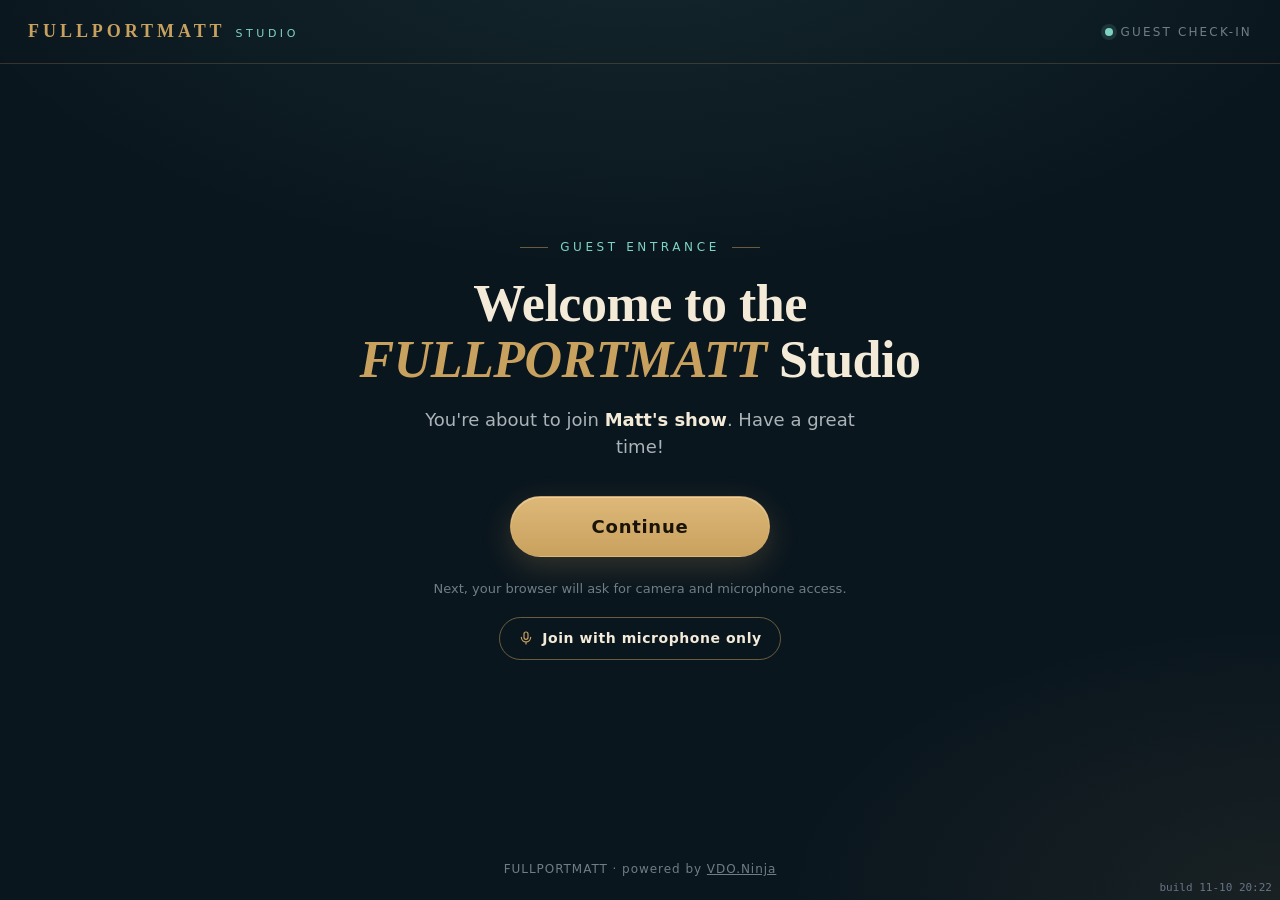
==== index.html @ d33daee6 "Top band back to classic 70px (lockup overflows onto video like the old baked logo); stage band = 85" ====
<html lang='en'>
	<head>
		<meta name="fpm-build" content="11-10 20:22" />
		<script type="text/javascript">
			//  MS Internet Explorer must not be given a chance to fail before I can give the user an error message.
			try {
				var msie = window.navigator.userAgent.indexOf("MSIE ");
				if (msie>0 || !!navigator.userAgent.match(/Trident.*rv\:11\./)){ // If MSIE or IE 11
					alert("Internet Explorer is not supported.\n\nPlease consider using Microsoft Edge or Google Chrome instead\n\nYou will be forwarded to the download page for MS Edge now.");
					console.error("INTERNET EXPLORER IS EVIL");
					document.write("Internet Explorer is not supported");
					window.location = "https://www.microsoft.com/edge";
				}
			} catch(e){
				console.error(e);
			}
		
		</script>
		<script>
			// FULLPORTMATT: one invite link for every guest (NOTES.md section J).
			// The truly param-less studio root (https://matt-leftcurve.github.io/studio/) is the guest entry:
			// it opens the branded join flow for the show room, which generates a unique stream ID per join.
			// Legacy "?g=1" / "?g=2" links (with or without messenger tracking params) land on the same flow.
			// ANY other app parameter (director, push, view, scene, room, invite, preset, ...) in the query or
			// the #fragment falls through to the stock app untouched. "?home" shows the stock homepage.
			(function () {
				try {
					var path = window.location.pathname;
					var last = path.substring(path.lastIndexOf("/") + 1);
					if (last !== "" && last !== "index.html") {
						return; // path-style room names (/studio/<room>) and other pages are not the guest root
					}
					var IGNORABLE = /^(fbclid|gclid|dclid|msclkid|igshid|mc_cid|mc_eid|utm_[a-z_]+)$/i;
					// Every parameter the stock app understands (generated from main.js urlParams.has/get calls).
					var APP_PARAMS = {"1080p":1,"11":1,"43":1,"4k":1,"916":1,"V":1,"ab":1,"ac":1,"accelerometer":1,"activehighlight":1,"activespeaker":1,"activespeakerdelay":1,"activespeakerfeatured":1,"ad":1,"addstun":1,"adevice":1,"ado":1,"aec":1,"ag":1,"agc":1,"aj":1,"al":1,"alignright":1,"aligntop":1,"allowchunk":1,"allowchunked":1,"allowedscenes":1,"allowscreenaudio":1,"allowscreenvideo":1,"alpha":1,"altlabel":1,"am":1,"androidfix":1,"animate":1,"animated":1,"anonmask":1,"anonymousmask":1,"ap":1,"api":1,"apiserver":1,"app":1,"appbg":1,"approvalpopup":1,"approve":1,"approvepopup":1,"ar":1,"as":1,"aspectratio":1,"audience":1,"audio":1,"audiobitrate":1,"audiobuffer":1,"audiocodec":1,"audiocontent":1,"audiocontenthint":1,"audiocontenttype":1,"audiodelay":1,"audiodevice":1,"audiogain":1,"audiohint":1,"audiolatency":1,"audiooutput":1,"auth":1,"authtoken":1,"autoadd":1,"autochannel":1,"autochannelmode":1,"autochannels":1,"autoend":1,"autofacecrop":1,"autogain":1,"autohide":1,"autojoin":1,"automute":1,"autorecord":1,"autorecordlocal":1,"autorecordremote":1,"autoreload":1,"autoreload24":1,"autostart":1,"autowhep":1,"avatar":1,"avatarimg":1,"avatarimg2":1,"avatarimg3":1,"b64css":1,"b64js":1,"background":1,"backgroundblur":1,"base64css":1,"base64js":1,"batterymeter":1,"bc":1,"bct":1,"beep":1,"beepvolume":1,"bgblur":1,"bgimage":1,"bgimage2":1,"bgimage3":1,"bgimg":1,"bgimg2":1,"bgimg3":1,"bigbutton":1,"bitcut":1,"bitrate":1,"bitratecutoff":1,"blackout":1,"blackoutmode":1,"blind":1,"blindall":1,"blur":1,"bo":1,"bom":1,"border":1,"bordercolor":1,"brightness":1,"broadcast":1,"broadcasttransfer":1,"buffer":1,"buffer2":1,"buffer3":1,"bufferaudio":1,"bundle":1,"bypass":1,"bypasssignaling":1,"callin":1,"captions":1,"cb":1,"cbr":1,"cc":1,"cccolor":1,"cccolored":1,"cccoloured":1,"cdv":1,"cft":1,"cftoken":1,"channelcount":1,"channeloffset":1,"channels":1,"chat":1,"chatbutton":1,"check":1,"chroma":1,"chromakey":1,"chromakeybg":1,"chunk":1,"chunkadapt":1,"chunkcast":1,"chunkcodec":1,"chunkcodecs":1,"chunked":1,"chunkedbuffer":1,"chunkprofile":1,"chunkvideocodec":1,"claim":1,"clean":1,"cleandirector":1,"cleanish":1,"cleanoutput":1,"cleanviewer":1,"clear":1,"clearstorage":1,"clock":1,"clock24":1,"closedcaptions":1,"codec":1,"codecs":1,"codirector":1,"color":1,"colorcc":1,"coloredcc":1,"comp":1,"compress":1,"compressed":1,"compressor":1,"compresssdp":1,"connectionprofile":1,"consent":1,"content":1,"contenthint":1,"contenttype":1,"contrast":1,"controlbarspace":1,"controlobs":1,"controlroombitrate":1,"controls":1,"cover":1,"crb":1,"crc":1,"crop":1,"css":1,"cssb64":1,"cssbase64":1,"cursor":1,"custombeep":1,"customjoin":1,"customleave":1,"cutscene":1,"cv":1,"d":1,"darkmode":1,"darktheme":1,"datamode":1,"dataonly":1,"dc":1,"deaf":1,"deafen":1,"debug":1,"defaultlabel":1,"degrade":1,"delay":1,"denoise":1,"device":1,"digitalzoom":1,"dir":1,"director":1,"directorchat":1,"directoronly":1,"directorpassword":1,"directorsonly":1,"directorview":1,"dirpass":1,"disablehotkeys":1,"disableobs":1,"disabletally":1,"discordwebhook":1,"discordwebhook2":1,"displaysurface":1,"distort":1,"dn":1,"do":1,"dogears":1,"dogface":1,"dp":1,"dpi":1,"dpp":1,"dpr":1,"drawing":1,"drawingrelay":1,"dropbox":1,"dropdown":1,"dtx":1,"dv":1,"dwh":1,"dwh2":1,"e2ee":1,"easyexit":1,"ec":1,"echocancellation":1,"ee":1,"effect":1,"effects":1,"effectvalue":1,"endpage":1,"endpagetimer":1,"enhance":1,"entrymsg":1,"eq":1,"equalizer":1,"ev":1,"ex":1,"exaudio":1,"exclude":1,"excludeaudio":1,"exclusivelayoutaudio":1,"experimental":1,"exposure":1,"externalsensors":1,"facecrop":1,"facemesh":1,"facetracker":1,"facetracking":1,"facing":1,"fadein":1,"fadeout":1,"fakefeeds":1,"fakeguests":1,"fakeuser":1,"fakeusers":1,"fb":1,"fec":1,"fecaudio":1,"feedbackbutton":1,"fileshare":1,"filtersensor":1,"filtersensors":1,"fit":1,"fixedchunkbuffer":1,"fki":1,"fl":1,"flagship":1,"flip":1,"flipoutput":1,"focus":1,"fontsize":1,"forcecontrols":1,"forcedlandscape":1,"forcedportrait":1,"forceios":1,"forcelandscape":1,"forceportrait":1,"forceviewerlandscape":1,"forceviewerportrait":1,"fp":1,"fps":1,"fr":1,"frameRate":1,"framegrab":1,"framegrabaudio":1,"fs":1,"fsb":1,"fullhd":1,"fullscreen":1,"fullscreenbutton":1,"fulltalk":1,"ga":1,"gain":1,"gate":1,"gating":1,"gdrive":1,"gdriveall":1,"gdriverecordall":1,"getfaces":1,"getloudness":1,"gm":1,"graphs":1,"greenscreen":1,"grid":1,"group":1,"groupaudio":1,"groupmode":1,"groups":1,"groupview":1,"gv":1,"gyro":1,"gyros":1,"h":1,"h264profile":1,"hand":1,"hands":1,"hangupbutton":1,"hangupmessage":1,"hash":1,"hd":1,"hearptsn":1,"height":1,"hh":1,"hidden":1,"hiddenrecord":1,"hiddenscenebitrate":1,"hideaudio":1,"hidecodirector":1,"hidecodirectors":1,"hidecursor":1,"hidedirector":1,"hidedirectors":1,"hideeffectscontrols":1,"hideguest":1,"hideheader":1,"hidehome":1,"hidemenu":1,"hidemouse":1,"hideplaybutton":1,"hidescreenshare":1,"hidesolo":1,"hidess":1,"hidetranslate":1,"hideusermenu":1,"hidevideo":1,"highlightmute":1,"highpass":1,"higpass":1,"hint":1,"history":1,"hm":1,"hmute":1,"holdwithvideo":1,"host":1,"hostwhep":1,"hotkeys":1,"hpb":1,"hs":1,"hub":1,"hum":1,"humb64":1,"ib":1,"icefilter":1,"id":1,"iframe":1,"iframetarget":1,"ignorehighlight":1,"ih":1,"imagelist":1,"images":1,"include":1,"inclusivelayoutaudio":1,"inputchannels":1,"insertablestreams":1,"intro":1,"invitecam":1,"invitecammanaged":1,"ipv4":1,"ipv6":1,"is":1,"isolation":1,"joinscene":1,"joinscenes":1,"js":1,"jsb64":1,"jsbase64":1,"justtalk":1,"keepsw":1,"keyframe":1,"keyframeinterval":1,"keyframerate":1,"l":1,"label":1,"labelsize":1,"labelsuggestion":1,"language":1,"lanonly":1,"largepreview":1,"latency":1,"layout":1,"layouts":1,"lc":1,"leaveorientationflag":1,"lightmode":1,"lighttheme":1,"limiter":1,"limittotalbitrate":1,"ll":1,"ln":1,"locked":1,"locksize":1,"lowbitratescene":1,"lowcut":1,"lowlatency":1,"lowmobilebitrate":1,"ls":1,"ltb":1,"m":1,"maindirectorpassword":1,"maindirpass":1,"manual":1,"margin":1,"maxbandwidth":1,"maxbitrate":1,"maxconnections":1,"maxframerate":1,"maxmobilebitrate":1,"maxptime":1,"maxpublishers":1,"maxslots":1,"maxtotalscenebitrate":1,"maxvb":1,"maxvideobitrate":1,"maxviewers":1,"mc":1,"mcab":1,"mcaudiobitrate":1,"mcb":1,"mcbitrate":1,"mccode":1,"mccodec":1,"mcscale":1,"mcscreensharebitrate":1,"mcscreensharecodec":1,"mcssbitrate":1,"mcsscodec":1,"md":1,"mediamtx":1,"mediamtxbitrate":1,"mediamtxnoscreen":1,"mediamtxscreenonly":1,"mediasettings":1,"menuoffset":1,"meshcast":1,"meshcast1":1,"meshcast2":1,"meshcastab":1,"meshcastaudiobitrate ":1,"meshcastbitrate":1,"meshcastcode":1,"meshcastcodec":1,"meshcastfailed":1,"meshcastnoscreen":1,"meshcastprimaryonly":1,"meshcastscale":1,"meshcastscreenonly":1,"meta":1,"meter":1,"meterstyle":1,"mfh":1,"mfps":1,"mfr":1,"mi":1,"micdelay":1,"miconly":1,"miconlyoption":1,"micpanning":1,"micsamplerate":1,"micsamplesize":1,"midi":1,"midichannel":1,"mididelay":1,"mididevice":1,"midiiframe":1,"midiin":1,"midin":1,"midioffset":1,"midiout":1,"midipull":1,"midipush":1,"midiremote":1,"mini":1,"minidirector":1,"minipreview":1,"minipreviewoffset":1,"minptime":1,"minroombitrate":1,"mirror":1,"mirroroutput":1,"mixminus":1,"mm":1,"mo":1,"mobile":1,"mono":1,"monomic":1,"moo":1,"morescenes":1,"motiondetection":1,"motionrecord":1,"motionswitch":1,"mp":1,"mpan":1,"mpo":1,"mrb":1,"ms":1,"msr":1,"mtsb":1,"mute":1,"muteall":1,"muteallguests":1,"muted":1,"mutefollowhighlight":1,"muteguest":1,"muteguests":1,"mutespeaker":1,"mutestatus":1,"mv":1,"mvb":1,"mypip":1,"na":1,"ng":1,"nhp":1,"nif":1,"nightmode":1,"nmb":1,"nme":1,"noap":1,"noaudio":1,"noaudioprocessing":1,"noaudiowhipin":1,"noautoclaim":1,"nocaptionlabel":1,"nocaptionlabels":1,"nocclabel":1,"nocclabels":1,"nochunk":1,"nochunkaudio":1,"nochunked":1,"nochunkedaudio":1,"nochunkediframestats":1,"noclaim":1,"nocontrolbar":1,"nocontrolbarspace":1,"nocontrols":1,"nocursor":1,"nodirectoraudio":1,"nodirectorvideo":1,"nodownloads":1,"nodrawingrelay":1,"nofec":1,"nofiles":1,"nofileshare":1,"nofsb":1,"nofullscreenbutton":1,"nohangupbutton":1,"noheader":1,"noheadphones":1,"nohiddensceneoptimization":1,"nohistory":1,"nohub":1,"noiframe":1,"noiframes":1,"noisegate":1,"noisegatesettings":1,"nomeshcast":1,"nomicbutton":1,"nomirror":1,"nomobilebitratecap":1,"nomouse":1,"nomouseevents":1,"nonack":1,"nonacks":1,"nonclaiming":1,"noobsrecord":1,"noobssourceactive":1,"noobsstream":1,"noobsvirtual":1,"noobsvisibility":1,"nopass":1,"nopassword":1,"nopli":1,"nopreview":1,"nopush":1,"nopw":1,"noremb":1,"noscale":1,"noscaling":1,"noscreen":1,"noscreens":1,"noscreenshare":1,"noscreenshares":1,"noscreenwhep":1,"noseed":1,"nosettings":1,"noshareddrawing":1,"nosignal":1,"nosignalpattern":1,"nospeakerbutton":1,"nostats":1,"notally":1,"notify":1,"notios":1,"notipqr":1,"notmobile":1,"nousermenu":1,"novice":1,"novideo":1,"novideobutton":1,"novideowhipin":1,"nowebsite":1,"nowhep":1,"np":1,"ns":1,"nsb":1,"nv":1,"nvb":1,"oab":1,"obs":1,"obscontrols":1,"obsfix":1,"obsoff":1,"obsr":1,"obsremote":1,"od":1,"oo":1,"openscene":1,"openscenes":1,"optimize":1,"order":1,"orderby":1,"osc":1,"outboundaudiobitrate":1,"outboundbitrate":1,"outboundsamplerate":1,"outboundvideobitrate":1,"outputdevice":1,"ovb":1,"overlaycontrols":1,"overlayfx":1,"overlayimage":1,"overlayimg":1,"p":1,"p0":1,"pagezoom":1,"pan":1,"panning":1,"pass":1,"password":1,"pauseinvisible":1,"pausepreview":1,"pc":1,"pcm":1,"pendingicettl":1,"permaid":1,"pfecaudio":1,"pie":1,"pip":1,"pip2":1,"pip3":1,"pipall":1,"pipme":1,"planb":1,"playbacktimer":1,"playchannel":1,"poke":1,"portrait":1,"postapi":1,"poster":1,"postimage":1,"postinterval":1,"posturl":1,"powerpoint":1,"ppt":1,"pptcontrols":1,"predaudio":1,"preferaudiocodec":1,"preferchannel":1,"prefercurrenttab":1,"preferipv4":1,"prefervideocodec":1,"preloadbitrate":1,"preview":1,"previewmode":1,"privacy":1,"private":1,"proaudio":1,"prompt":1,"proxy":1,"pseudoguest":1,"pseudoscene":1,"ptime":1,"ptt":1,"ptz":1,"ptzcontrol":1,"ptzcontrols":1,"ptzslider":1,"publish":1,"pull":1,"push":1,"pusheffectsdata":1,"pushfaces":1,"pushloudness":1,"pushwhip":1,"pushwhiptoken":1,"pvred":1,"pw":1,"q":1,"qt":1,"quality":1,"queue":1,"queue2":1,"queue3":1,"queue4":1,"queuetransfer":1,"r":1,"r2d2":1,"rampuptime":1,"random":1,"randomize":1,"rbr":1,"rc":1,"rcap":1,"receivetips":1,"record":1,"recordcodec":1,"recordfolder":1,"recordmotion":1,"recordwindow":1,"redaudio":1,"relay":1,"rem":1,"remote":1,"remotemidi":1,"remoteobs":1,"requireapproval":1,"requireauth":1,"requireencryption":1,"reservedslots":1,"reserveslots":1,"resources":1,"retransmit":1,"retry":1,"retrytimeout":1,"rightalign":1,"rk":1,"rob":1,"rolb":1,"room":1,"roombitrate":1,"roomcap":1,"roomid":1,"roomkey":1,"roomonlybitrate":1,"roomonlylowbitrate":1,"rooms":1,"roomtier1bitrate":1,"roomtier2bitrate":1,"roomvideobitrate":1,"rotate":1,"rotatepage":1,"rotatewindow":1,"round":1,"rounded":1,"rows":1,"rt1b":1,"rt2b":1,"rtpprofile":1,"ruler":1,"rw":1,"s":1,"safemode":1,"salt":1,"samplerate":1,"sas":1,"sasdelay":1,"saturation":1,"scalabilitymode":1,"scale":1,"scene":1,"scenelinkbitrate":1,"scenelinkcodec":1,"scenemutebutton":1,"scenerestore":1,"scenetype":1,"scenewss2":1,"scn":1,"screen":1,"screenaudio":1,"screenp2p":1,"screenshare":1,"screenshare2":1,"screenshareaec":1,"screenshareaspectratio":1,"screenshareautogain":1,"screensharebitrate":1,"screensharebutton":1,"screensharecontenthint":1,"screensharecontenttype":1,"screensharecursor":1,"screensharedenoise":1,"screensharefps":1,"screensharehide":1,"screenshareid":1,"screensharelabel":1,"screensharequality":1,"screensharestereo":1,"screensharestyle":1,"screensharetype":1,"screensharevideoonly":1,"screenwhep":1,"screenwheponly":1,"sd":1,"secure":1,"selfbrowsersurface":1,"sendframes":1,"sendingbuffer":1,"sensor":1,"sensorfilter":1,"sensors":1,"sensorsbridge":1,"sensorsfilter":1,"sensorsorigin":1,"sessionlog":1,"sessionlogtranscript":1,"sessionmarkers":1,"shareddrawing":1,"sharpen":1,"sharper":1,"sharperscreen":1,"sharpness":1,"showall":1,"showconnections":1,"showdirector":1,"showheader":1,"showlabel":1,"showlabels":1,"showlist":1,"showmeta":1,"showmuted":1,"showmutestate":1,"showonly":1,"showpreview":1,"showslider":1,"showtimecode":1,"showtips":1,"showunmuted":1,"showunmutestate":1,"signalmeter":1,"silence":1,"sink":1,"sizelabel":1,"sl":1,"slider":1,"slides":1,"slideshow":1,"slog":1,"slogt":1,"slogtranscript":1,"slot":1,"slotmode":1,"slotreserve":1,"slots":1,"slotslist":1,"slotsmode":1,"sm":1,"smallscreen":1,"smallshare":1,"socialstream":1,"solo":1,"speakermute":1,"speakermuted":1,"speakerview":1,"speakerviewdelay":1,"speedtest":1,"splitrecording":1,"square":1,"sr":1,"ss":1,"ss2":1,"ssaec":1,"ssag":1,"ssagc":1,"ssar":1,"ssb":1,"ssbitrate":1,"sscontent":1,"sscontenthint":1,"ssdn":1,"ssec":1,"ssfps":1,"sshide":1,"sshint":1,"ssid":1,"sslabel":1,"ssp":1,"sspause":1,"sspaused":1,"ssproaudio":1,"ssq":1,"sss":1,"ssstyle":1,"sstype":1,"ssvideoonly":1,"ssvo":1,"st":1,"stats":1,"statsinterval":1,"stereo":1,"sticky":1,"streamid":1,"streamlabs":1,"streamtakeover":1,"structure":1,"stun":1,"stunonly":1,"style":1,"supporttips":1,"suppresslocalaudio":1,"surfaceswitching":1,"svc":1,"sync":1,"syntheticmedia":1,"systemaudio":1,"tally":1,"tallyoff":1,"tb":1,"tc":1,"tcp":1,"temp":1,"testaudio":1,"testfps":1,"testheight":1,"testmedia":1,"testtone":1,"testvideo":1,"testwidth":1,"thirds":1,"timecode":1,"timer":1,"tip":1,"tipamounts":1,"tipcurrency":1,"tipid":1,"tipping":1,"tipqrsize":1,"tips":1,"tipserver":1,"tipsid":1,"to":1,"token":1,"tone":1,"totalbitrate":1,"totalroombitrate":1,"totalroomvideobitrate":1,"totalscenebitrate":1,"trans":1,"transcribe":1,"transcript":1,"translate":1,"translateaudio":1,"translatelang":1,"translationbroker":1,"translationlanguage":1,"translationprovider":1,"transparency":1,"transparent":1,"transparentbackground":1,"transparentbg":1,"trb":1,"tsb":1,"turn":1,"type":1,"tz":1,"ubgimg":1,"ultralow":1,"universaltoken":1,"unmutestatus":1,"unsafe":1,"uosc":1,"updateonslotschange":1,"usedtx":1,"userbackgroundimage":1,"userbgimage":1,"userforegroundimage":1,"v":1,"validate":1,"vb":1,"vbg":1,"vbr":1,"vc":1,"vchroma":1,"vchromahide":1,"vchromahidesource":1,"vchromasmooth":1,"vchromasmoothing":1,"vchromathresh":1,"vchromathreshold":1,"vd":1,"vdevice":1,"vdo":1,"vertical":1,"vh":1,"vi":1,"videobitrate":1,"videocodec":1,"videocontrols":1,"videodevice":1,"videomute":1,"videomuted":1,"videoonly":1,"view":1,"viewchroma":1,"viewchromahide":1,"viewchromahidesource":1,"viewchromasmooth":1,"viewchromasmoothing":1,"viewchromathresh":1,"viewchromathreshold":1,"viewchunk":1,"viewchunked":1,"viewgroup":1,"viewheight":1,"viewmode":1,"viewonly":1,"viewslot":1,"viewwidth":1,"virtualbackground":1,"vm":1,"voiceisolation":1,"vol":1,"volume":1,"volumecontrol":1,"volumecontrols":1,"vred":1,"vw":1,"w":1,"waitice":1,"waitimage":1,"waitmessage":1,"waitpage":1,"waittimeout":1,"wb":1,"wc":1,"wc2":1,"webcam":1,"webcam2":1,"webcodecscodec":1,"webp":1,"webpq":1,"webpquality":1,"website":1,"webxrbridge":1,"welcome":1,"welcomeb64":1,"welcomehtml":1,"welcomeimage":1,"welcomeimg":1,"whep":1,"whepicewait":1,"whepout":1,"whepplay":1,"whepplaytoken":1,"whepshare":1,"whepsharetoken":1,"whepsrc":1,"whepsrctoken":1,"wheptoken":1,"whepwait":1,"whip":1,"whipbitrate":1,"whipicewait":1,"whipme":1,"whipnoscreen":1,"whipout":1,"whipoutaudiobitrate":1,"whipoutaudiocodec":1,"whipoutcodec":1,"whipoutkeyframe":1,"whipoutkeyframenewviewer":1,"whipoutscale":1,"whipoutscreensharebitrate":1,"whipoutscreensharecodec":1,"whipouttoken":1,"whipoutvideobitrate":1,"whipoutvideocodec":1,"whipprimaryonly":1,"whippush":1,"whippushtoken":1,"whipscreenonly":1,"whipview":1,"whipwait":1,"whitebalance":1,"whitemode":1,"whitetheme":1,"widget":1,"widgetleft":1,"widgetwidth":1,"width":1,"woab":1,"woac":1,"woc":1,"woscale":1,"wossbitrate":1,"wosscodec":1,"wovb":1,"wovc":1,"wq":1,"wss":1,"wss2":1,"youtube":1,"zb":1,"zoom":1,"zoomedbitrate":1,"zoomslider":1};
					var keys = [];
					var hold = false;
					var relay = false;
					var collect = function (str) {
						str = (str || "").replace(/\?/g, "&");
						var pairs = str.split("&");
						for (var i = 0; i < pairs.length; i++) {
							if (!pairs[i]) {
								continue;
							}
							var eq = pairs[i].indexOf("=");
							var key = eq === -1 ? pairs[i] : pairs[i].substring(0, eq);
							var value = eq === -1 ? "" : pairs[i].substring(eq + 1);
							try {
								key = decodeURIComponent(key);
							} catch (e) {}
							if (IGNORABLE.test(key)) {
								continue;
							}
							if (key === "g" && /^\d+$/.test(value)) {
								continue; // old ?g=N seat link (seats no longer exist): same guest entry
							}
							if (key === "hold") {
								hold = true; // invite variant: guest waits in the waiting room until activated
								continue;
							}
							if (key === "fpmrelay") {
								relay = true; // invite variant: screen share via Meshcast relay (join.html)
								continue;
							}
							if (!Object.prototype.hasOwnProperty.call(APP_PARAMS, key.toLowerCase()) && !Object.prototype.hasOwnProperty.call(APP_PARAMS, key)) {
								continue; // unknown param (cache-buster, tracking tag, typo): still the guest entry
							}
							keys.push(key);
						}
					};
					collect(window.location.search);
					collect(window.location.hash.replace(/^#/, ""));
					if (keys.length) {
						return;
					}
					window.location.replace("./join.html?room=fpmshow" + (hold ? "&hold" : "") + (relay ? "&fpmrelay" : "") + "&t=" + Date.now()); // &t: never a cached join page
				} catch (e) {
					console.error(e);
				}
			})();
		</script>
		<script>
			if (new URLSearchParams(window.location.search).has('podcast')) {
				document.write('<style>#directorlayout,#controlButtons{display:none!important}</style>');
			}
		</script>
		<style>
			html {
				background-color: #0000;
				transition: opacity .1s linear;
			}
		</style>
		<meta name="viewport" content="width=device-width, initial-scale=1.0, maximum-scale=1.0, user-scalable=no" />
		<meta content="text/html;charset=utf-8" http-equiv="Content-Type" />
		<meta content="utf-8" http-equiv="encoding" />
		<meta name="copyright" content="&copy; 2024 Steve Seguin" />
		<meta name="license" content="https://github.com/steveseguin/vdo.ninja/blob/master/LICENSE" />
		<meta name="sourcecode" content="https://github.com/steveseguin/vdo.ninja" />
		<meta name="stance-on-war" content="Steve Seguin condemns Russia's brutal invasion of Ukraine 💙💛." />
		<meta name="robots" content="index, follow">
		<link rel="canonical" href="https://vdo.ninja/">
		<link rel="author" href="/about" />
		<link rel="me" href="https://vdo.ninja/about" />
		<link rel="manifest" href="manifest.json">
		
		<!-- Primary Meta Tags -->
		<title>VDO.Ninja</title>
		<meta id="metaTitle" name="title" content="VDO.Ninja" />
		<meta name="description" content="Bring live video from your smartphone, computer, or friends directly into your Studio. 100% free." />
		<meta name="author" content="Steve Seguin" />
		
		
		<meta name="msapplication-TileColor" content="#da532c" />
		<meta name="theme-color" content="#0f131d" />
		<link rel="stylesheet" href="./main.css?ver=4062" />
		<link rel="stylesheet" href="./fpm-guestbar.css?ver=2" />
		<link rel="stylesheet" href="./fpm-hold.css?ver=1" />
		<link rel="stylesheet" href="./fpm-upload.css?ver=1" />
		<link rel="stylesheet" href="./fpm-veil.css?ver=1" />
		<script type="text/javascript" crossorigin="anonymous" src="./thirdparty/adapter.js"></script>
		
		<link rel="shortcut icon" href="data:image/x-icon;," type="image/x-icon" />
		<link id="favicon1" rel="icon" type="image/png" sizes="32x32" href="./media/favicon-32x32.png" />
		<link id="favicon2" rel="icon" type="image/png" sizes="16x16" href="./media/favicon-16x16.png" />
		<link id="favicon3" rel="icon" href="./media/favicon.ico" />
		<link id="thumbnailUrl" itemprop="thumbnailUrl" href="./media/vdoNinja_logo_full.png" />
		<link rel="alternate" type="text/markdown" href="/rawdoc.md" title="Developer and User Documentation">

		<!-- X (Twitter) Card Tags -->
		<meta name="twitter:card" content="summary_large_image">
		<meta name="twitter:creator" content="@SteveSeguin">
		<meta name="twitter:title" content="VDO.Ninja">
		<meta name="twitter:description" content="Bring live video from your smartphone, computer, or friends directly into OBS Studio or other. 100% free.">
		<meta name="twitter:image" content="https://vdo.ninja/media/vdoNinja_logo_full.png">
		
		<!-- Open Graph Tags (also used by X) -->
		<meta property="og:type" content="website">
		<meta property="og:url" content="https://vdo.ninja/">
		<meta property="og:title" content="VDO.Ninja">
		<meta property="og:description" content="Bring live video from your smartphone, computer, or friends directly into OBS Studio or other. 100% free.">
		<meta property="og:image" content="https://vdo.ninja/media/vdoNinja_logo_full.png">
		<meta property="og:image:width" content="1200">
		<meta property="og:image:height" content="630">
		<meta property="og:site_name" content="VDO.Ninja">

		<style id="lightbox-animations" type="text/css"></style>
		

	</head>
	<body id="main" class="main hidden">
		<span itemprop="image" itemscope itemtype="http://schema.org/ImageObject">
			<link itemprop="url" href="./media/vdoNinja_logo_full.png" />
		</span>
		<link itemprop="thumbnailUrl" href="./media/vdoNinja_logo_full.png" />
		<span itemprop="thumbnail" itemscope itemtype="http://schema.org/ImageObject">
			<link itemprop="url" href="./media/vdoNinja_logo_full.png" />
		</span>
		<script type="text/javascript" crossorigin="anonymous"  src="./thirdparty/CodecsHandler.js?ver=34"></script>
		<script type="text/javascript" crossorigin="anonymous" src="./thirdparty/aes.js"></script>
		<script>
			var startupCdnRedirecting = false;
			function retryStartupOnBackup() {
				if (window.location.origin === "https://vdo.ninja" && !startupCdnRedirecting) {
					startupCdnRedirecting = true;
					window.location.replace("https://cdn-backup.vdo.ninja" + window.location.pathname + window.location.search + window.location.hash);
				}
			}
		</script>
		<script type="text/javascript" crossorigin="anonymous" src="./webrtc.js?ver=988" onerror="retryStartupOnBackup()"></script>
		<input id="zoomSlider" type="range" style="display: none;" />
		<span id="electronDragZone" style="display:none;pointer-events: none; z-index:-10; position:absolute;top:0;left:0;width:100%;height:2%;min-height:20px;"></span>
		<div id="header">
			
			<a id="logoname" href="./" style="text-decoration: none; color: white; margin: 0 2px 0px 8px;">
				<span data-translate="logo-header">
					<span id="qos">V</span>DO.Ninja 
				</span>
			</a>
			<div id="head1">
				<input type="text" autocomplete="off" autocorrect="off" autocapitalize="none" id="joinroomID" name="joinroomID" tabindex="1" size="22" placeholder="Join by Room Name here" alt="Enter a room name to join" title="Enter a room name to quick join" onkeyup="jumptoroom(event)"/>
				<button onclick="jumptoroom();" id='jumptoroomButton' role="button" aria-pressed="false" tabindex="1" alt="Join room" title="Join room" >GO</button>
			</div>
			<div id="head1a" class="hidden">
				<input type="text" autocomplete="off" autocorrect="off" autocapitalize="none" id="joinbyURL" name="joinbyURL" size="22" placeholder="Load a website URL" alt="Enter the URL to load" title="Enter the URL to load"/>
				<button onclick="jumptoURL(event)"  role="button" aria-pressed="false" alt="Load URL" title="Load URL" >Load URL</button>
			</div>
			<div id="head5" class="hidden"></div>
			<div id="head3" style="display: inline-block;" class="hidden">
				<span style="color: #888;" id="copythisurl" tabindex="1" > &nbsp; 
					<span data-translate="copy-this-url">Copy this URL into an OBS "Browser Source"</span> <i style="color: #CCC;" class="las la-long-arrow-alt-right"></i> &nbsp; 
				</span>
			</div>
			<div id="head3a" style="display: inline-block;" class="hidden">
				<a
					id="reshare"
					data-drag="1"
					onclick="copyFunction(this, event)"
					class="task grabLinks"
					data-menu="context-menu"
				></a>
				<i class="las la-paperclip" style="color: #DDD;" title="Copy link to clipboard" onclick="copyFunction(document.getElementById('reshare'), event);" onmouseover="this.style.cursor='pointer'"></i>
				<span title="Save and ask to reload the current page on next site visit" style='font-size:92%;' onclick="saveRoom(this);" onmouseover="this.style.cursor='pointer'">💾</span>
			</div>
			<div id="head9" style="display: inline-block;" class="hidden">
			
				<span id="copythisurl2"  tabindex="1" > &nbsp; 
					<span data-translate="invite-others-to-room">Invite others with</span> <i style="color: #CCC;" class="las la-long-arrow-alt-right"></i> &nbsp; 
				</span>
				
				<a
					id="inviteLinkURL"
					data-drag="1"
					onclick="copyFunction(this, event)"
					class="task grabLinks"
					data-menu="context-menu"
				></a>
			
				<i class="las la-paperclip" style="color: #DDD;" title="Copy link to clipboard" onclick="copyFunction(document.getElementById('inviteLinkURL'), event);" onmouseover="this.style.cursor='pointer'"></i>
				<span title="Save and ask to reload the current page on next site visit" style='font-size:92%;' onclick="showInviteQR();" onmouseover="this.style.cursor='pointer'"><i class="las la-qrcode" style="color: #DDD;   font-size: 160%; vertical-align: bottom;position: relative;top: 1px;" title="Show QR Code" ></i></span>
				
			</div>
			<div id="head4" style="display: inline-block;" class="hidden">
				<span>
					<span data-translate="you-are-in-the-control-center">Control center for room:</span>
					
					<div id="dirroomid" style="font-size: 140%; color: #99c; display: inline-block;"></div>
					<span id="saveRoom" onclick="saveRoom(this)" style='cursor:pointer;margin-left:10px;' title="Will remember the room, prompting you the next time you visit if you wish to load this director's room again">💾</span>
					<span id="togglePreviewMode" onclick="switchModes()" style='cursor:pointer;margin-left:2px;' title="Toggle between the director control-room view and a scene preview-mode.">🪟</span>
					<i id="meshDebugBtn" class="las la-project-diagram" role="button" tabindex="0" aria-label="Open mesh network debug" onclick="openMeshVisualization()" onkeydown="if(event.key==='Enter'||event.key===' '){event.preventDefault();openMeshVisualization();}" title="Open mesh network debug visualization to see P2P connections between guests"></i>
				</span>
			</div>
			<div id="head2" class="hidden" style="display: inline-block; text-decoration: none; font-size: 60%; color: white;">
				<span data-translate="joining-room">You are in room</span>:
				<div id="roomid" style="display: inline-block;"></div>
			</div>
			<div id="head6" class="hidden" data-translate="only-director-can-hear-you">Only the director can hear you currently.</div>
			<div id="head7" class="hidden" data-translate="director-muted-you">The director has muted you.</div>
			<div id="head8" class="hidden" data-translate="director-video-muted-you">The director has disabled your camera temporarily.</div>
		</div>
		<div id="obsState" class="hidden" >ACTIVE</div>
		<div id="chatModule" class="hidden">
			<div class="chat-header">
				<span>Chat</span>
				<span>
					<a id="popOutChat" onclick="createPopoutChat();"><i class="las la-external-link-alt"></i></a>
					<a id="closeChat" onclick="toggleChat();">x</i></a>
				</span>
			</div>
			
			<div id="chatBody" class="resizable-div">
				<!-- Chat messages will be inserted here -->
			</div>
			
			<div class="chat-input-area">
				<input type="text" id="chatInput" autocomplete="off" placeholder="Enter chat message to send" onkeypress="EnterButtonChat(event)" />
				<button class="chatBarInputButton" onclick="sendChatMessage()">Send</button>
				<button onclick="toggleFileshare()"><i class="las la-file-upload"></i></button>
			</div>
			<div class="resizer"></div>
		</div>
		<div id="activeShares"></div>
		<div id="controlButtons" class="hidden">
			<div class="controlPositioning">
                <div id="subControlButtons">
					<div id="unmuteSelf" title="Hear yourself at 50% volume" alt="Hear yourself at 50% volume" aria-label="Hear Yourself" onmousedown="event.preventDefault(); event.stopPropagation();"  onclick="toggleDirectFeedback()"  tabindex="2" role="button" aria-pressed="false" onkeydown="enterPressedClick(event,this);" onkeyup="enterPressedClick(event,this);"  class="hidden float" style="cursor: pointer;" >
                        <i id="unmuteSelftoggle" class="toggleSize las la-podcast"></i>
                    </div>
					<div id="mediafileshare" onmousedown="event.preventDefault(); event.stopPropagation();"  title="Select and stream a media file" aria-label="Stream a media file" alt="Stream a media file to others" onclick="getById('fileselector3').click();" tabindex="2" role="button" aria-pressed="false" onkeydown="enterPressedClick(event,this);" onkeyup="enterPressedClick(event,this);"  class="float hidden" style="cursor: pointer;">
                        <i id="mediafilesharetoggle" onmousedown="event.preventDefault(); event.stopPropagation();"  class="toggleSize las la-file-video"></i>
						<input id="fileselector3" class="hidden" onchange="session.changePublishFile(this,event);" type="file" accept="video/*,audio/*,image/*" alt="Hold CTRL (or CMD) to select multiple files" title="Hold CTRL (or CMD) to select multiple files" multiple/>
                    </div>
				
                    <div id="blindAllGuests" title="Blind all guests in room (toggle)" alt="Blind all guests in room (toggle)" aria-label="Blind all guests in room" onmousedown="event.preventDefault(); event.stopPropagation();"  onclick="blindAllGuests(this, event)"  tabindex="2" role="button" aria-pressed="false" onkeydown="enterPressedClick(event,this);" onkeyup="enterPressedClick(event,this);"  class="hidden float" style="cursor: pointer;" >
                        <i class="toggleSize las la-eye"></i>
                    </div>

                    <div id="muteAllGuests" title="Mute all guests in room (toggle)" alt="Mute all guests in room (toggle)" aria-label="Mute all guests in room" onmousedown="event.preventDefault(); event.stopPropagation();"  onclick="muteAllGuests(this, event)"  tabindex="2" role="button" aria-pressed="false" onkeydown="enterPressedClick(event,this);" onkeyup="enterPressedClick(event,this);"  class="hidden float" style="cursor: pointer;" >
                        <i class="toggleSize las la-users"></i>
                    </div>

                    <div id="gdriveAllGuests" title="Start/stop Google Drive recording for all guests" alt="Start/stop Google Drive recording for all guests" aria-label="Start or stop Google Drive recording for all guests" onmousedown="event.preventDefault(); event.stopPropagation();"  onclick="remoteGlobalGdriveRecordToggle()"  tabindex="2" role="button" aria-pressed="false" onkeydown="enterPressedClick(event,this);" onkeyup="enterPressedClick(event,this);"  class="hidden float" style="cursor: pointer;" >
                        <i class="toggleSize las la-cloud-upload-alt"></i>
                    </div>
                
                    <div id="queuebutton" title="Load the next guest in queue" alt="Load the next guest in queue"  aria-label="Load next guest in queue" onmousedown="event.preventDefault(); event.stopPropagation();"  onclick="nextQueue()"  tabindex="2" role="button" aria-pressed="false" onkeydown="enterPressedClick(event,this);" onkeyup="enterPressedClick(event,this);"  class="hidden float" style="cursor: pointer;" >
                        <i id="queuetoggle" class="toggleSize las la-stream"></i>
                        <div id="queueNotification"></div>
                    </div>
                    <div id="sharefilebutton" title="Transfer any file to the group" alt="Transfer any file to the group" aria-label="Select file to transfer" onmousedown="event.preventDefault(); event.stopPropagation();"  onclick="toggleFileshare()"  tabindex="2" role="button" aria-pressed="false" onkeydown="enterPressedClick(event,this);" onkeyup="enterPressedClick(event,this);"  class="float hidden" style="cursor: pointer;" >
                        <i id="filesharetoggle" class="toggleSize las la-file-upload"></i> 
                        <div id="transferNotification"></div>
                    </div>
                    <div id="chatbutton" title="Toggle the Chat" alt="Toggle the Chat" aria-label="Text chat" onmousedown="event.preventDefault(); event.stopPropagation();"  onclick="toggleChat()"  tabindex="2" role="button" aria-pressed="false" onkeydown="enterPressedClick(event,this);" onkeyup="enterPressedClick(event,this);"  class="hidden float" style="cursor: pointer;" >
                        <i id="chattoggle" class="toggleSize las la-comment-alt"></i>
                        <div id="chatNotification"></div>
                    </div>
                    <div id="mutespeakerbutton" data-translate-aria="mute-the-speaker-alt-a-" onmousedown="handleSpeakerButtonMouseDown(event)" alt="Toggle the speaker output." aria-label="Mute Speaker output" title="Mute the Speaker (ALT + A)" onclick="toggleSpeakerMute()"  tabindex="2" role="button" aria-pressed="false" onkeydown="enterPressedClick(event,this);" onkeyup="enterPressedClick(event,this);"  class="hidden float" style="cursor: pointer;" >
                        <i id="mutespeakertoggle" class="toggleSize las la-volume-up" style="position: relative; top: 0.5px;"></i>
                        <div id="speakerVolumePanel" class="speaker-volume-panel hidden" role="group" aria-label="Playback volume">
                            <input id="speakerVolumeSlider" type="range" min="1" max="100" value="100" orient="vertical" aria-label="Playback volume">
                            <div id="speakerVolumeValue" class="speaker-volume-value">100%</div>
                        </div>
                    </div>
                    <div id="mutebutton" onclick="if (event.detail === 0) { toggleMute(); }" onmousedown="toggleMute(false, event);event.preventDefault(); event.stopPropagation();" data-key="mute-the-mic" data-translate-aria="mute-the-mic" title="Mute the Mic (CTRL/⌘ + M)" alt="Mute the Mic" aria-label="Mute Microphone" ontouchstart="toggleMute(false, event);event.preventDefault(); event.stopPropagation();" tabindex="2" role="button" aria-pressed="false" onkeydown="enterPressedClick(event,this);" onkeyup="enterPressedClick(event,this);"  class="hidden float" style="cursor: pointer;">
                        <i id="mutetoggle" class="toggleSize las la-microphone" style="position: relative; top: 0.5px;"></i>
                    </div>
					<div id="scenemutebutton" onmousedown="event.preventDefault(); event.stopPropagation();" onclick="toggleSceneMute()" title="Mute microphone and shared audio in scene outputs" data-key="mute-audio-in-scene-outputs" aria-label="Mute in scenes" data-translate-aria="mute-scene" tabindex="2" role="button" aria-pressed="false" onkeydown="enterPressedClick(event,this);" onkeyup="enterPressedClick(event,this);" class="hidden float" style="cursor: pointer; display: none;">
						<i class="toggleSize las la-broadcast-tower"></i>
						<span data-translate="mute-scene">Mute in scenes</span>
					</div>
                    <div id="mutevideobutton" onmousedown="event.preventDefault(); event.stopPropagation();" data-key="disable-the-camera" data-translate-aria="disable-the-camera" title="Disable the Camera (CTRL/⌘ + B)" alt="Disable the Camera" aria-label="Mute Camera" onclick="toggleVideoMute()"   tabindex="2" role="button" aria-pressed="false" onkeydown="enterPressedClick(event,this);" onkeyup="enterPressedClick(event,this);"  class="hidden float" style="cursor: pointer;">
                        <i id="mutevideotoggle" onmousedown="event.preventDefault(); event.stopPropagation();"  class="toggleSize las la-video"></i>
                    </div>
                    <div id="screensharebutton" onmousedown="event.preventDefault(); event.stopPropagation();"  title="Share a Screen with others" alt="Share a Screen with others" aria-label="Share a screen" onclick="screenshareTypeDecider(1)" tabindex="2" role="button" aria-pressed="false" onkeydown="enterPressedClick(event,this);" onkeyup="enterPressedClick(event,this);"  class="float hidden task" data-menu="context-menu-screen-share" style="cursor: pointer;">
                        <i id="screensharetoggle" onmousedown="event.preventDefault(); event.stopPropagation();"  class="toggleSize las la-desktop"></i>
                    </div>
                    <div id="screenshare2button" onmousedown="event.preventDefault(); event.stopPropagation();"  title="Add a Screen Share" alt="Add a Screen Share" aria-label="Share a screen"  onclick="screenshareTypeDecider(2)" tabindex="2" role="button" aria-pressed="false" onkeydown="enterPressedClick(event,this);" onkeyup="enterPressedClick(event,this);"  class="float hidden task" data-menu="context-menu-screen-share"  style="cursor: pointer;">
                        <i id="screenshare2toggle" onmousedown="event.preventDefault(); event.stopPropagation();"  class="toggleSize las  la-tv"></i>
                    </div>
                    <div id="screenshare3button" onmousedown="event.preventDefault(); event.stopPropagation();"  title="Share a Screen with others" alt="Add a Screen Share" aria-label="Share a screen"  onclick="screenshareTypeDecider(3)" tabindex="2" role="button" aria-pressed="false" onkeydown="enterPressedClick(event,this);" onkeyup="enterPressedClick(event,this);"  class="float hidden task" data-menu="context-menu-screen-share"  style="cursor: pointer;">
                        <i id="screenshare3toggle" onmousedown="event.preventDefault(); event.stopPropagation();"  class="toggleSize las  la-tv"></i>
                    </div>
                    <div id="websitesharebutton" onmousedown="event.preventDefault(); event.stopPropagation();"  title="Share a website with your guests (IFRAME)" aria-label="Share a website" alt="Share a website with your guests (IFRAME)" onclick="shareWebsite(false, event)" tabindex="2" role="button" aria-pressed="false" onkeydown="enterPressedClick(event,this);" onkeyup="enterPressedClick(event,this);"  class="float hidden" style="cursor: pointer;">
                        <i id="websitesharetoggle" onmousedown="event.preventDefault(); event.stopPropagation();"  class="toggleSize las la-window-maximize"></i>
                    </div>
                    <div id="websitesharebutton2" onmousedown="event.preventDefault(); event.stopPropagation();" title="Hold CTRL (or CMD) and click to spotlight this video" alt="Share a website as an embedded iFRAME" aria-label="Share a website" onclick="shareWebsite(false, event)" tabindex="2" role="button" aria-pressed="false" onkeydown="enterPressedClick(event,this);" onkeyup="enterPressedClick(event,this);" class="float2 orange shake hidden" style="cursor: pointer;max-width: 200px;margin: auto;padding: 0 10px;">
                        <i onmousedown="event.preventDefault(); event.stopPropagation();" class="toggleSize las la-window-close" style="display: inline-block;"></i>
                        <div style="display: inline-block;width: 85px;line-height: 1; font-size: 0.9em; background-color: unset;box-shadow: unset;">
                            Stop Sharing Website
                        </div>
                    </div>
                    <div id="fullscreenPage" onmousedown="event.preventDefault(); event.stopPropagation();"  title="Full-screen the page" alt="Full-screen the page" aria-label="Full screen"  onclick="fullscreenPageToggle()" tabindex="2" role="button" aria-pressed="false" onkeydown="enterPressedClick(event,this);" onkeyup="enterPressedClick(event,this);"  class="float hidden" style="cursor: pointer;">
                        <i id="fullscreenPageToggle" onmousedown="event.preventDefault(); event.stopPropagation();"  class="toggleSize las la-expand-arrows-alt"></i>
                    </div>
					<div id="PictureInPicturePage" onmousedown="event.preventDefault(); event.stopPropagation();"  title="Picture-in-Picture the video mix" alt="Picture-in-Picture the page" aria-label="Picture-in-Picture"  onclick="PictureInPicturePageToggle()" tabindex="2" role="button" aria-pressed="false" onkeydown="enterPressedClick(event,this);" onkeyup="enterPressedClick(event,this);"  class="float hidden" style="cursor: pointer;">
                        <i id="PictureInPicturePageToggle" onmousedown="event.preventDefault(); event.stopPropagation();"  class="toggleSize las la-external-link-square-alt"></i>
                    </div>
                    <div id="flipcamerabutton" onmousedown="event.preventDefault(); event.stopPropagation();"  title="Cycle the Cameras"  onclick="cycleCameras()" class="hidden float"  tabindex="2" role="button" aria-pressed="false" onkeydown="enterPressedClick(event,this);" onkeyup="enterPressedClick(event,this);" style="cursor: pointer;" aria-label="Cycle Cameras" alt="Cycle the Cameras">
                        <i id="settingstoggle" class="toggleSize las la-sync-alt"></i> 
                    </div>
					
					 <div id="blackoutmode" onmousedown="event.preventDefault(); event.stopPropagation();"  title="Enter black-out mode"  onclick="blackoutMode()" class="float hidden"  tabindex="2" role="button" aria-pressed="false" onkeydown="enterPressedClick(event,this);" onkeyup="enterPressedClick(event,this);" style="cursor: pointer;" aria-label="Black out mode" alt="Enter black-out mode">
                        <i id="blackouttoggle" class="toggleSize las la-moon"></i> 
                    </div>
					
                    <div id="obscontrolbutton" onmousedown="event.preventDefault(); event.stopPropagation();"  title="OBS Remote Controller; start/stop and change scenes." onclick="toggleOBSControls();" class="hidden float"  tabindex="2" role="button" aria-pressed="false" onkeydown="enterPressedClick(event,this);" onkeyup="enterPressedClick(event,this);" style="cursor: pointer;" aria-label="Remote OBS control menu" alt="Toggle the Remote OBS Controls Menu">
                        <i id="obscontroltoggle" class="toggleSize las la-gamepad"></i>
                    </div>
                    
                    <div id="roomsettingsbutton" onmousedown="event.preventDefault(); event.stopPropagation();"  title="Room Settings" onclick="toggleRoomSettings();" class="hidden float"  tabindex="2" role="button" aria-pressed="false" onkeydown="enterPressedClick(event,this);" onkeyup="enterPressedClick(event,this);" style="cursor: pointer;" alt="Toggle the Room Settings Menu" aria-label="Room settings menu">
                        <i id="roomsettingstoggle" class="toggleSize las la-users-cog"></i>
                    </div>
                    
                    <div id="settingsbutton" onmousedown="event.preventDefault(); event.stopPropagation();"  title="Your audio and video Settings"  onclick="toggleSettings()" class="hidden float"  tabindex="2" role="button" aria-pressed="false" onkeydown="enterPressedClick(event,this);" onkeyup="enterPressedClick(event,this);" style="cursor: pointer;" alt="Toggle Settings Menu" aria-label="Settings menu">
                        <i id="settingstoggle" class="toggleSize las la-cog"></i>
                    </div>
                    
                    <div id="hangupbutton"  onmousedown="event.preventDefault(); event.stopPropagation();" title="Hangup the Call" aria-label="Hang up" alt="Hangup the Call" onclick="hangup()" class="hidden float"  tabindex="2" role="button" aria-pressed="false" onkeydown="enterPressedClick(event,this);" onkeyup="enterPressedClick(event,this);" style="cursor: pointer;" >
                        <i class="toggleSize las la-phone rotate225" aria-hidden="true"></i>
                    </div>
                    <div id="raisehandbutton" onmousedown="event.preventDefault(); event.stopPropagation();"  data-raised="0" title="Alert the host you want to speak"  aria-label="Raise hand" alt="Alert the host you want to speak" tabindex="2" role="button" aria-pressed="false" onkeydown="enterPressedClick(event,this);" onkeyup="enterPressedClick(event,this);" onclick="raisehand()" class="hidden float" style="cursor: pointer;">
                        <i class="toggleSize las la-hand-paper" style="position: relative; right: 1px;" aria-hidden="true"></i>
                    </div>
                    
                    <div id="pptbackbutton" onmousedown="event.preventDefault(); event.stopPropagation();" title="Go back a slide" aria-label="Back a slide" alt="Go back a slide" tabindex="2" role="button" aria-pressed="false" onkeydown="enterPressedClick(event,this);" onkeyup="enterPressedClick(event,this);" onclick="gobackSlide()" class="hidden float red" style="cursor: pointer;">
                        <i class="toggleSize las la-chevron-left" style="position: relative; right: 1px;" aria-hidden="true"></i>
                    </div>
                    <div id="pptnextbutton" onmousedown="event.preventDefault(); event.stopPropagation();" title="Next slide" aria-label="Next slide" alt="Next slide" tabindex="2" role="button" aria-pressed="false" onkeydown="enterPressedClick(event,this);" onkeyup="enterPressedClick(event,this);" onclick="nextSlide()" class="hidden float green" style="cursor: pointer;">
                        <i class="toggleSize las la-chevron-right" style="position: relative; right: 1px;" aria-hidden="true"></i>
                    </div>
                    
                    <div id="recordLocalbutton" data-translate-aria="record-your-stream-to-disk" onmousedown="event.preventDefault(); event.stopPropagation();"  data-state="0" title="Record your stream to disk" aria-label="Record your stream to disk" alt="Record your stream to disk" tabindex="2" role="button" aria-pressed="false" onkeydown="enterPressedClick(event,this);" onkeyup="enterPressedClick(event,this);" onclick="recordLocalVideoToggle();" class="hidden float" style="cursor: pointer;">
                        <i class="toggleSize las la-dot-circle" style="position: relative;" aria-hidden="true"></i>
                    </div>
                    <div id="sessionMarkerButton" onmousedown="event.preventDefault(); event.stopPropagation();" title="Drop a session marker" aria-label="Drop a session marker" tabindex="2" role="button" aria-pressed="false" onkeydown="enterPressedClick(event,this);" onkeyup="enterPressedClick(event,this);" onclick="dropSessionMarker();" class="hidden float" style="cursor: pointer;">
                        <i class="toggleSize las la-map-marker-alt" style="position: relative;" aria-hidden="true"></i>
                    </div>
                    <div id="recordLocalScreenbutton" onmousedown="event.preventDefault(); event.stopPropagation();"  data-state="0" title="Stop screen share recording" aria-label="Stop screen share recording" alt="Stop screen recording" tabindex="2" role="button" aria-pressed="false" onkeydown="enterPressedClick(event,this);" onkeyup="enterPressedClick(event,this);" onclick="recordLocalScreenStopRecord();" class="hidden float" style="cursor: pointer;">
                        <small>Stop<br>Screen<br>Record</small>
                    </div>
                    <span id="miniPerformer" style="pointer-events: auto;" class="hidden"></span>
                    <span id="rooms" class="hidden" style="padding-top:3px;padding-left:6px;pointer-events: auto;color:#fff;"></span>
                    <span id="groups" class="hidden" style="padding-top:3px;padding-left:6px;pointer-events: auto;color:#fff;text-align: center;"></span>
                    <div id="hangupbutton2" onmousedown="event.preventDefault(); event.stopPropagation();"  title="Cancel the Director's Video/Audio"  onclick="hangup2()" class="hidden float"  tabindex="2" role="button" aria-pressed="false" onkeydown="enterPressedClick(event,this);" onkeyup="enterPressedClick(event,this);" style="cursor: pointer;" aria-label="stop publishing audio and video" alt="Disconnect Direcotor's cam">
                        <i class="toggleSize las la-phone rotate225" aria-hidden="true"></i>
                    </div>
                </div>
            </div>
			</div>
			<div id="joinRequestPanel" class="hidden">
				<div class="joinRequestHeader">
					<strong>Pending Join Requests</strong>
					<button type="button" onclick="toggleJoinRequestPanel(false)">Close</button>
				</div>
				<div id="joinRequestList"></div>
			</div>
			<span id="miniTaskBar" style="float: right; bottom: 0px;right:0; position:fixed; display:flex;">
			<div id="closedList_connectUsers" class="hidden"  onclick="getById('connectUsers').classList.remove('hidden');getById('closedList_connectUsers').classList.add('hidden');">
				<i class="las la-theater-masks"></i>
			</div>
			<div class="footer hidden" id="legal" aria-hidden="true">
				<a href="https://docs.vdo.ninja/help/privacy-and-security-details/vdo.ninja-terms-of-service" aria-hidden="true" target="_blank" alt="Terms of Service" title="Opens in new window">Terms of Service</a> | 
				<a href="https://docs.vdo.ninja/help/privacy-and-security-details/vdo.ninja-privacy-policy" aria-hidden="true" target="_blank" alt="Privacy Policy" title="Opens in new window">Privacy Policy</a> | 
				<a href="https://docs.vdo.ninja/help/privacy-and-security-details/abuse-and-child-safety" aria-hidden="true" target="_blank" alt="Report Abuse" title="Opens in new window">Report Abuse</a>
			</div>
			<span
					id="reportbutton" onkeydown="enterPressedClick(event,this);" onkeyup="enterPressedClick(event,this);"
					title="Submit any error logs" 
					onclick="submitDebugLog();"
					style="cursor: pointer;z-index:3;display:none;"
					class="hidden"
					role="button" 
					tabindex="3"
				>
				<i style="cursor: pointer; color: #d9e4eb; padding: 2px; margin: 2px 2px 0 0; font-size: 140%;" class="las la-bug" aria-hidden="true"></i>
			</span>
			<span
					id="helpbutton" onkeydown="enterPressedClick(event,this);" onkeyup="enterPressedClick(event,this);"
					title="Show help contact info" 
					onclick="warnUser('For support, please browse https://reddit.com/r/vdoninja or join the live chat on Discord at https://discord.vdo.ninja.\n\nThe Docs also contains many help guides and advanced settings, located at https://docs.vdo.ninja.\n\nTo access the video stats menu, hold CTRL (command) and Left-Click on a video. Most video issues can be fixed by using Wired Internet instead of Wi-Fi.')"
					style="cursor: pointer; display:none;"
					alt="How to Use This with OBS"
					role="button" 
					tabindex="3"
				>
				<i style="cursor: pointer;  color: #d9e4eb; padding: 2px; margin: 2px 2px 0 0; font-size: 140%;" class="las la-question-circle" aria-hidden="true"></i>
			</span>
			<span title="Language options" onclick="toggle(document.getElementById('languages'));" tabindex="3" role="button" aria-label="language options" aria-pressed="false" id="translateButton" onkeydown="enterPressedClick(event,this);" onkeyup="enterPressedClick(event,this);">
				<i style="cursor: pointer;color: #d9e4eb; padding: 2px; margin: 2px 2px 0 0; font-size: 140%;" class="las la-language" aria-hidden="true"></i>
			</span>
			<span title="Add to Calendar" onclick="toggle(document.getElementById('calendar'));" tabindex="3" role="button" id="calendarButton" onkeydown="enterPressedClick(event,this);" onkeyup="enterPressedClick(event,this);">
				<i style="cursor: pointer;  color: #d9e4eb; padding: 2px; margin: 2px 2px 0 0; font-size: 140%;" class="las la-calendar" aria-hidden="true"></i>
			</span>
		</span>
		<div id="mainmenu" class="row" style="opacity: 0;">
			<div id="container-1" title="Add Group Chat to OBS"  alt="Add Group Chat to OBS" tabindex="1" role="button" aria-pressed="false" onkeydown="enterPressedClick(event,this);" onkeyup="enterPressedClick(event,this);" class="column columnfade pointer card" style=" overflow-y: auto;">
				
					<h2>
						<span data-translate="add-group-chat">Create a Room</span>
					</h2>
					<div class="container-inner">
						<br />
						<br />
						<span data-translate="rooms-allow-for">Rooms allow for group-chat and the tools to manage multiple guests.</span>
						<br />
						<span class="section">
							<table style="padding-bottom:0;margin-bottom:0;">
							 <tr>
								<th style="text-align:right;" class="labelLarge">
									<b>
									<span data-translate="room-name">Room Name</span>: 
									</b>
								</th>
								<th class="labelSmall"></th>
								<th style="text-align:left;" >
									<div class="labelSmall">
										<b>
											<span data-translate="room-name">Room Name</span>: 
										</b>
									</div>
									<input type="text" autocomplete="off" autocorrect="off" autocapitalize="none"  id="videoname1" placeholder="Enter a room name here" onkeydown="checkStrengthRoom(event, 'securityLevelRoom');" onchange="checkStrengthRoom(event, 'securityLevelRoom');" onkeyup="enterPressed(event, createRoom);" maxlength="30" style="max-width: 431px;width: 100%;font-size: 110%; padding: 5px;" />
									<button type="button" onclick="getById('videoname1').value = session.generateRandomString();getById('securityLevelRoom').style.display='none';" title="Generate a random room name" class="randomRoomName"><i class="las la-random"></i></button>
									<div id="securityLevelRoom" style="display:none;margin-top:3px;position:relative;top:3px;font-size:0.8em;"></div>
								</th>
							</tr>
								<tr>
									<th style="text-align:right;" class="labelLarge">
										<b>
											<span data-translate="password-input-field">Password</span>:
									</b>
								</th>
								<th class="labelSmall"></th>
								<th  style="text-align:left;">
									<div class="labelSmall">
										<b>
											<span data-translate="password-input-field">Password</span>: 
										</b>
									</div>
										<input type="text" autocomplete="off" autocorrect="off" autocapitalize="none" id="passwordRoom" placeholder="Optional room password here" onkeydown="checkStrengthRoom(event, 'securityLevelRoom');" onchange="checkStrengthRoom(event, 'securityLevelRoom');"  onkeyup="enterPressed(event, createRoom);" style="max-width: 431px;width: 100%;font-size: 110%; padding: 5px;" />
										<div id="passwordRoomSSONote" style="display:none; margin-top:6px; font-size:0.85em; opacity:0.9;">SSO rooms use a managed room secret. Manual room password is disabled.</div>
									</th>
								</tr>
								<tr >
							
								<th style="text-align:right; padding: 5px; padding-top: 20px;">
									<input id="broadcastFlag" type="checkbox" autocomplete="off" title="For large group rooms, this option can reduce the load on remote guests substantially" />
								</th><th style="text-align:left;; padding-top: 20px;">
								<b>
									<span data-translate="guests-only-see-director"  style="cursor: help;" title="For large group rooms, this option can reduce the load on remote guests substantially" >The guests can see the director, but not other guests' videos</span>
								</b>
								</th>	
							</tr>
							<tr>
							
								<th style="text-align:right; padding: 5px;; padding-bottom: 20px;">
									<input id="showdirectorFlag" type="checkbox" autocomplete="off" title="The director will be visible in scenes as if a performer themselves." />
								</th><th style="text-align:left;; padding-bottom: 20px;">
								<b>
									<span data-translate="scenes-can-see-director" style="cursor: help;" title="If checked, the director can be added to scenes as if a guest. Otherwise, the director will never appear in a scene." >The director will be performing as well, appearing in group scenes</span>
								</b>
								</th>	
							</tr>
							<tr>
								<th style="text-align:right; padding: 5px;">
									
								</th>
								<th style="text-align:left;">
									<b>
										<span data-translate="default-codec-select" title="Which video codec would you want used by default?" >Preferred Video Codec:  </span> 
										<select style="font-size:1.1em" id="codecGroupFlag" type="checkbox" autocomplete="off" title="For large group rooms, this option can reduce the load on remote guests substantially" >
											<option value="default" selected>Default</option>
											<option value="vp9">VP9</option>
											<option value="h264">H264</option>
											<option value="vp8">VP8</option>
											<option value="av1">AV1</option>
										</select >
									</b>
								</th>
							</tr>
							<tr id="ssoRoomOptionRow">
								<th style="text-align:right; padding: 5px; vertical-align: top;">
									<input id="useSSOForRoom" type="checkbox" autocomplete="off" onchange="toggleSSOOptions(this.checked)" title="Use SSO to manage access for this room. You will be asked to sign in.">
								</th>
								<th style="text-align:left;">
									<b>
										<span title="Use SSO to manage access for this room. As director, you will sign in first; guest access can be Public, Require SSO, or Allowlist.">Use SSO for this room</span>
									</b>
										<div id="ssoOptions" class="sso-options-panel" style="display:none;">
											<div style="margin-bottom:6px; font-weight:600;">Guest access:</div>
											<label style="display:block; margin:4px 0;">
												<input type="radio" name="ssoAccessMode" value="public" checked autocomplete="off" onclick="document.getElementById('preAllowlistRow').style.display='none'">
											<span>Public (no sign-in required for guests)</span>
										</label>
										<label style="display:block; margin:4px 0;">
											<input type="radio" name="ssoAccessMode" value="authenticated" autocomplete="off" onclick="document.getElementById('preAllowlistRow').style.display='none'">
											<span>Require SSO (guests must sign in)</span>
										</label>
										<label style="display:block; margin:4px 0;">
											<input type="radio" name="ssoAccessMode" value="allowlist" autocomplete="off" onclick="document.getElementById('preAllowlistRow').style.display='block'">
											<span>Allowlist only (specific users or emails)</span>
										</label>
										<div id="preAllowlistRow" style="display:none; margin-top:8px;">
											<label for="preAllowlistCSV" style="display:block; margin-bottom:4px;">Allowed list (comma-separated; use @handle or email:*@domain.com)</label>
											<input id="preAllowlistCSV" type="text" class="sso-options-input" autocomplete="off" placeholder="@alice, email:*@company.com">
											</div>
											<div class="sso-options-note">You can change these later in Room Settings.</div>
										</div>
										</th>
									</tr>
									<tr>
										<th style="text-align:right; padding: 5px;">
											<input id="requireApprovalForRoom" type="checkbox" autocomplete="off" title="Require the director to approve guests before they can join this room.">
										</th>
										<th style="text-align:left;">
											<b>
												<span title="Require the director to approve guests before they can join this room.">Require director approval before guests can join</span>
											</b>
										</th>
									</tr>
									</table>
							<button onclick="createRoom()"  class="gobutton gowebcam" style="width: 480px;display: block;margin: 20px auto;" alt="Enter the room as the group's director" title="You'll enter as the room's director">
								<span data-translate="enter-the-rooms-control">Enter the room's Control Center in the director's role</span>
							</button>
							<button class="roomnotes roomnotes-toggle" style="display: block;margin: auto;" onclick="toggle(document.getElementById('roomnotes'),this);">
								<span data-translate="show-tips">Show me some tips..</span>
							</button>
							
							<ul style="max-width: 500px; display: none; text-align: left;" class="roomnotes" id="roomnotes">
								<span data-translate="added-notes" >
									<i>Important Tips:</i>
									<br><br>
									<li>Disabling video sharing between guests will improve performance</li>
									<li>Invite only guests to the room that you trust.</li>
									<li>The "Recording" option is considered experimental.</li>
									<li><a href="https://params.vdo.ninja"><u>Advanced URL parameters</u></a> are available to customize rooms.</li>
								</span>
							</ul>
						</span>
						
						<span class="section hidden" id="lastSavedRoom">
							<label>A previous session was found using room: <b id="lastSavedRoomName">*UNDEFINED*</b></label>
							<button id="goToLastSavedRoom" style="width: 480px;display: block;margin:5px auto;" class="gobutton gowebcam" alt="Enter the room with the previous room settings" title="Enter director room with previous settings">Load the previous session</button>
						</span>
						
						<span class="section">
							<i data-translate="looking-to-just-chat-and-not-direct">Looking to just chat and not direct?</i>
							<button onclick="jumptoroom2()" class="gobutton gowebcam" style="width: 480px;display: block;margin: 5px auto" alt="Enter the room as the group's director" title="You'll enter as the room's director">
								<span data-translate="join-the-room-basic">Join the room as a Participant, rather than a director</span>
							</button>
						</span>
						
					</div>
					<div class="outer close" role="button" tabindex="0" aria-label="Go back" data-translate-aria="go-back" title="Go back" onkeydown="enterPressedClick(event,this);" onkeyup="enterPressedClick(event,this);">
						<div class="inner">
							<label class="labelclass">
								<span data-translate="back">Back</span>
							</label>
						</div>
					</div>
			</div>
			<div id="container-3"  title="Add your Camera to OBS" onkeydown="enterPressedClick(event,this);" onkeyup="enterPressedClick(event,this);"  alt="Add your Camera to OBS" tabindex="1" role="button" aria-pressed="false" class="column columnfade pointer card" onclick="previewWebcam()" style=" overflow-y: auto;">
				<h2 id="add_camera">
					<span data-translate="add-your-camera">Add your Camera to OBS</span>
				</h2>
				<div class="container-inner" id="add_camera_inner">
					<br />
					<p>
						<video id="previewWebcam" class="previewWebcam task" aria-hidden="true" title="Right-click this video for additional options" data-menu="context-menu-video" oncanplay="updateStats();" controlsList="nodownload" muted autoplay playsinline ></video>
					</p>
					<div id="infof"></div>
					<button onclick="this.disabled=true;setTimeout(function(){requestBasicPermissions();},20);" id="getPermissions" style="display:none;" data-ready="false" >
						<span data-translate="ask-for-permissions">Allow Access to Camera/Microphone</span>
					</button>
					<span style="display:block;">
						<button onclick="publishWebcam(this)" title="Start streaming (Alt + s)" aria-label="Start streaming (Alt + s)" role="button" aria-pressed="false" tabindex="1" id="gowebcam" class="gowebcam" alt="Start Streaming  (Alt + s)" disabled data-audioready="false" data-ready="false" >
							<span data-translate="waiting-for-camera">Waiting for Camera to Load</span>
						</button>
					</span>
					<div id="consentWarning" class="startupWarning hidden">
						<i class="las la-exclamation-circle"></i>
						<p><span data-translate="privacy-disabled">Privacy warning: A director or authenticated remote controller will be able to remotely change your camera, microphone, URL, and digital video effects while this page is open, if you continue.</span></p>
					</div>
					<div id="guestTips" style="display:none" aria-hidden="true">
						<p data-translate="for-the-best-possible-experience-make-sure">For the best possible experience, make sure</p>
						<ul class="guest-tip-list">
							<li class="guest-tip-item" data-tip-id="1" data-tip-default="true"><i class="las la-plug"></i><span data-translate="your-device-is-powered">Your device is powered</span></li>
							<li class="guest-tip-item" data-tip-id="2" data-tip-default="true"><i class="las la-ethernet"></i><span data-translate="your-connection-is-hardwired-instead-of-wifi">Your connection is hardwired instead of wifi</span></li>
							<li class="guest-tip-item" data-tip-id="3" data-tip-default="true"><i class="las la-headphones"></i><span data-translate="you-are-using-headphones-earphones">You are using headphones / earphones</span></li>
							<li class="guest-tip-item" data-tip-id="4"><i class="las la-times-circle"></i><span data-translate="close-other-video-apps">Close other video/calling apps</span></li>
							<li class="guest-tip-item" data-tip-id="5"><i class="las la-volume-mute"></i><span data-translate="use-quiet-room">Use a quiet room</span></li>
							<li class="guest-tip-item" data-tip-id="6"><i class="las la-sun"></i><span data-translate="face-good-lighting">Face a light source</span></li>
						</ul>
					</div>
					<div id="videoMenu" class="videoMenu" aria-hidden="true">
						<div class="title">
                            <i class="las la-video"></i><span data-translate="video-source"> Video Source </span>
                        </div>
						<span style="display:inline-block;padding-top: 5px;">
							<select id="videoSourceSelect" tabindex="1" autocomplete="off" title="Video source list"></select>
							<span id="gear_webcam" onclick="toggle(document.getElementById('videoSettings'));">
								<i class="las la-cog" style="font-size: 140%; vertical-align: middle;" aria-hidden="true"></i>
							</span>
						</span>
						<div id="cameraTip1" class="cameraTip hidden">
							<i class="las la-info-circle"></i>
							<p><span id="cameraTipContext1"></span></p>
						</div>
					</div>
					<br />
					<center>
						<div id="videoSettings" style="display: none;" aria-hidden="true">
							<form id="webcamquality" autocomplete="off">
								<span class="hidden">
									<input type="radio" id="4kquality" alt="2160p60 video capture" name="resolution" value="-2" />
									<label for="4kquality">
										<span data-translate="up-to-4k">4K</span>
									</label> |
								</span>
								<span class="hidden">
									<input type="radio" id="maxres" name="resolution" value="-1" />
									<label for="maxres" alt="Default video capture resolutiob">
										<span data-translate="highest-resolution">Highest</span>
									</label> |
								</span>
								<input type="radio" checked id="fullhd" alt="1080p60 video capture" name="resolution" value="0" />
								<label for="fullhd">
									<span data-translate="max-resolution">High Resolution</span>
								</label> |
								
								<input type="radio" id="halfhd" alt="720p60 video capture"  name="resolution" value="1" />
								<label for="halfhd">
									<span data-translate="balanced">Balanced</span>
								</label> |
								
								<input type="radio" id="nothd" name="resolution" alt="360p30 video capture"  value="2" />
								<label for="nothd">
									<span data-translate="smooth-cool">Smooth and Cool</span>
								</label>
								<div id="webcamstats" style="padding: 5px 0 0 0;"></div>
							</form>
						</div>
					</center>
					<div id="audioMenu" class="form-group multiselect" alt="tip: Hold CTRL (command) to select Multiple" title="tip: Hold CTRL (command) to select Multiple">
						<span class='gear_microphone hidden'>
							<input type="checkbox" autocomplete="off" id='micStereoMonoInput' alt="Mono microphone audio"  onchange="toggleMonoStereoMic(this);">Mono
						</span>
						<a id="multiselect-trigger" class="form-control multiselect-trigger" data-state="1">
							<div class="title">
								<i class="las la-microphone-alt"></i><span data-translate="select-audio-source"> Audio Source(s) </span>
								<i id='chevarrow1' class="chevron bottom" aria-hidden="true"></i>
								<div class="meter" id="meter1"></div><div class="meter2" id="meter2"></div>
							</div>
						</a>
						<ul id="audioSource" class="multiselect-contents" >
							<li>
								<input type="checkbox" id="multiselect1" name="multiselect1" autocomplete="off" style="display: none;" checked value="ZZZ" />
								<label for="multiselect1">
									<span data-translate="no-audio"> No Audio</span>
								</label>
							</li>
						</ul>
						<div id="audioTip1" class="cameraTip hidden">
							<i class="las la-info-circle"></i>
							<p><span id="audioTipContext1"></span></p>
						</div>
					</div>
					<span style="display:block;height:0;width:0;padding:0;margin:0;"></span>
					<div id="headphonesDiv" class="audioMenu hidden" aria-hidden="true">
						<div class="title">
							<i class="las la-headphones"></i><span data-translate="select-output-source"> Audio Output Destination</span><button onclick="playtone()" title="Play a sound out of the selected audio playback device" class="testtonebutton" type="button">Test</button>
						</div>
						<select id="outputSource" autocomplete="off" alt="Audio output device" ></select>
						<div id="speakerMutedOutputHint" class="cameraTip hidden">
							<i class="las la-info-circle"></i>
							<p>Speaker output is muted in the main control bar.</p>
						</div>
						<div id="headphoneTip1" class="cameraTip hidden">
							<i class="las la-info-circle"></i>
							<p><span id="headphoneTipContext1"></span></p>
						</div>
						<div id="audioTipSR" class="cameraTip hidden">
							<i class="las la-exclamation-circle"></i>
							<p><span id="audioTipContextSR"></span></p>
						</div>
					</div>
					<span style="display:block;height:0;width:0;padding:0;margin:0;"></span>
					<div id="avatarDiv" class="hidden" aria-hidden="true">
						<div class="title">
							<i class="las la-robot"></i><span data-translate="select-avatar-image"> Default Avatar / Placeholder Image </span>
						</div>
						<div id="selectAvatarImage" style="margin-top:10px;">
							<img src="./media/avatar.webp" crossOrigin="Anonymous" loading="lazy" id="defaultAvatar1" style="max-width:130px;max-height:73.5px;display:inline-block;margin:10px;cursor:pointer;" onclick="changeAvatarImage(event, this);"/>
							<label class="selected" id="noAvatarSelected" style="width:130px;display:inline-block;text-align: center; cursor:pointer;">
							  <i class="las la-minus-circle" style="font-size: 3em;"></i><br />No Image Selected
							  <button onclick="changeAvatarImage(event, this)" style="position: fixed; top: -100em; margin-left:10px; border:1px solid #555;"></button>
							</label>
							<label style="width:130px;display:inline-block; text-align: center; cursor:pointer;">
							  <i class="las la-hdd" style="font-size: 3em;"></i><br />Select Local Image
							  <input type="file" onchange="changeAvatarImage(event, this)" accept="image/*" style="position: fixed; top: -100em; margin-left:10px; border:1px solid #555;"> 
							</label>
						</div>
					</div>
					<span style="display:block;height:0;width:0;padding:0;margin:0;"></span>
					<div id="effectsDiv">
						<div class="title">
							<i class="las la-robot"></i>
							<span data-translate="select-digital-effect"> Digital Video Effects </span>
						</div>
						<select id="effectSelector" autocomplete="off" alt="Digital video effect options" onchange="effectsDynamicallyUpdate(event, this);">
							<option value="0" data-translate="no-effects-applied">No effects applied</option>
							<option value="3" data-translate="blurred-background">Blurred background</option>
							<option value="16">Background transparent</option>
							<option value="13" class="hidden" disabled data-translate="blurred-background-2">Blurred background 2 🧪</option>
							<option value="4" data-translate="digital-greenscreen">Digital greenscreen</option>    
							<option value="5" data-translate="virtual-background">Virtual background</option>
							<option value="6" data-translate="face-mesh" title="experimental">Face mesh (slow load) 👨‍🔬</option>
							<option value="facecrop" data-translate="auto-face-crop" title="experimental">Auto face crop 👨‍🔬</option>
							<option value="7" data-translate="digital-zoom">Digital zoom</option>
							<option value="overlay" data-translate="overlay-image">Overlay image</option>
							<option value="anon" data-translate="anonymous-mask" title="experimental">Anonymous mask 👨‍🔬</option>
							<option value="dog" data-translate="dog-face" title="experimental">Dog ears and nose 👨‍🔬</option>
							<option value="1" disabled title='Enable the Chrome experimental features flag to use: chrome://flags/#enable-experimental-web-platform-features' class='facetracker' data-translate="face-tracker">Face Tracker</option>
						</select>
						<span data-warnSimdNotice="true" style='display:none; font-size: 140%; margin-left:10px; vertical-align: middle; cursor:pointer' title="Improve performance and quality with this tip" onclick="smdInfo();">
							<i class="las la-info-circle"></i>
						</span>
						<span data-effectsNotice="true" style='display:none; font-size: 140%; margin-left:10px; vertical-align: middle; cursor:pointer' title="Improve performance and quality with this tip" onclick="warnUser('Use a Chromium Based Browser');">
							<i class="las la-info-circle"></i>
						</span>
						
						<div id="selectImageContent" style="display:none;margin-top:10px;"></div>
						<div id="selectImageOverlay" style="display:none;margin-top:10px;"></div>
						
						<div id="selectEffectAmount" style="display:none;margin-top:10px;">
							<label for="selectEffectAmountInput" style="width: 113px;display: inline-block;">Effect Amount</label>
							<input id="selectEffectAmountInput" style="display: inline-block;width: 350px; max-width: 60%;margin:6px 0;" 
								   name="selectEffectAmountInput" title="Adjust the amount of effect applied" type="range" 
								   oninput="changeEffectAmount(event, this)" onchange="changeEffectAmount(event, this)" 
								   min="0" step="1" max="20">
						</div>
						<div id="zoomPositionControls" style="display:none;margin-top:10px;">
							<div style="margin-bottom: 10px;">
								<label for="zoomPositionX1" style="width: 113px;display: inline-block;">Horizontal Position:</label>
								<input id="zoomPositionX1" style="display: inline-block;width: 350px; max-width: 60%;margin:6px 0;" 
									   type="range" oninput="changeZoomPosition(event, this)" onchange="changeZoomPosition(event, this)" 
									   min="0" max="1" step="0.01" value="0.5">
							</div>
							<div>
								<label for="zoomPositionY1" style="width: 113px;display: inline-block;">Vertical Position:</label>
								<input id="zoomPositionY1" style="display: inline-block;width: 350px; max-width: 60%;margin:6px 0;" 
									   type="range" oninput="changeZoomPosition(event, this)" onchange="changeZoomPosition(event, this)" 
									   min="0" max="1" step="0.01" value="0.5">
							</div>
						</div>
					</div>
					<span style="display:block;height:0;width:0;padding:0;margin:0;"></span>
					<div id="addPasswordBasic">
                        <div class="title" title="Add an optional password">
                            <i class="las la-key"></i><span data-translate="add-a-password"> Add a Password</span>
                        </div>
                        <input type="text" id="passwordBasicInput" autocomplete="off" title="Enter an optional password here" placeholder="optional"/>
                    </div>
					
					<span style="display:block;height:0;width:0;padding:0;margin:0;"></span>
					<div id="rememberStreamID" class="hidden" style="display:inline-block;" title="Remember and reuse the provided stream ID on each visit">
						<br />
						<span style="display:block;height:0;width:0;padding:0;margin:0;"></span>
                        Remember Stream ID: <input type="checkbox" autocomplete="off" id="rememberStreamIDcheck" checked="true" />
                    </div>
					
					<div id="SafariWarning" class="startupWarning hidden" aria-hidden="true" title="Consider using Chrome instead of Safari">
						<i class="las la-exclamation-circle"></i>
						<p><span data-translate="use-chrome-instead">Consider using a Chromium-based browser instead.<br />
 						Safari is more prone to having audio issues</span></p>
					</div>
					
					<div id="oldiOSWarning" class="startupWarning hidden" title="Please update your version of iOS for best performance">
						<i class="las la-exclamation-circle"></i>
						<p><span data-translate="update-your-device">We've detected that you are using an old version of Apple iOS.<br /><br />Please consider updating if facing issues.</span></p>
					</div>
					
				</div>
				<div class="outer close" role="button" tabindex="0" aria-label="Go back" data-translate-aria="go-back" title="Go back" onkeydown="enterPressedClick(event,this);" onkeyup="enterPressedClick(event,this);">
					<div class="inner">
						<label class="labelclass">
							<span data-translate="back">Back</span>
						</label>
					</div>
				</div>
			</div>
			<div id="container-3a"  title="Add your Microphone to OBS" onkeydown="enterPressedClick(event,this);" onkeyup="enterPressedClick(event,this);"  alt="Add your Microphone to OBS" tabindex="1" role="button" aria-pressed="false" class="microphoneBackground column columnfade pointer card hidden" onclick="previewWebcam(true)" style=" overflow-y: auto;">
				<h2 id="add_microphone">
					<span data-translate="add-your-microphone">Add your Microphone to OBS</span>
				</h2>
				<div class="outer close" role="button" tabindex="0" aria-label="Go back" data-translate-aria="go-back" title="Go back" onkeydown="enterPressedClick(event,this);" onkeyup="enterPressedClick(event,this);">
					<div class="inner">
						<label class="labelclass">
							<span data-translate="back">Back</span>
						</label>
					</div>
				</div>
			</div>
			<div id="container-2" title="Remote Screenshare into OBS" onkeydown="enterPressedClick(event,this);" onkeyup="enterPressedClick(event,this);"  alt="Remote Screenshare into OBS"  tabindex="1" role="button" aria-pressed="false" class="column columnfade pointer card screenshareIcon" style=" overflow-y: auto;">
				<h2 id="add_screen">
					<span data-translate="remote-screenshare-obs">Remote Screenshare into OBS</span>
				</h2>
				<div class="container-inner">
					<div class="screenshare-icon">
						<svg xmlns="http://www.w3.org/2000/svg" viewBox="0 0 240 160">
						  <rect x="40" y="20" width="160" height="100" rx="4" fill="none" stroke="#999" stroke-width="4"/>
						  <rect x="50" y="30" width="140" height="80" fill="#666" rx="2"/>
						  <path d="M100 120 L140 120 L150 140 L90 140 Z" fill="#999"/>
						  <path d="M90 60 L150 60 M140 50 L150 60 L140 70" stroke="#fff" stroke-width="3" fill="none"/>
						  <rect x="65" y="40" width="50" height="8" fill="#fff" opacity="0.6" rx="2"/>
						  <rect x="65" y="55" width="110" height="4" fill="#fff" opacity="0.3" rx="1"/>
						  <rect x="65" y="65" width="90" height="4" fill="#fff" opacity="0.3" rx="1"/>
						  <rect x="65" y="75" width="100" height="4" fill="#fff" opacity="0.3" rx="1"/>
						</svg>
					</div>
					<button class='gobutton mainScreenShareButton' class="mainScreenShareButton" alt="clilck to select you screen to share" onclick="publishScreen()">
						<span data-translate="select-screen-to-share">SELECT SCREEN TO SHARE</span>
					</button>
					<span title="Change the capture resolution. This defines what the maximum resolution the video can be encoded at. A lower resolution will be smoother." id="gear_screen" style="display: inline-block; cursor: pointer;" onclick="toggle(document.getElementById('videoSettings2'));">
						<i class="las la-cog" style="font-size: 170%; vertical-align: middle;" aria-hidden="true"></i>
					</span>
					<center>
						<span id="videoSettings2" style="display: none;">
							<form id="webcamquality2" autocomplete="off">
								<input type="radio" id="maxres2" name="resolution2" value="-1" />
								<label style="cursor:help" for="maxres2" title="Attempts to capture the same resolution that the window/display is displayed at">
									<span data-translate="highest-resolution">Highest</span>
								</label> &nbsp;&nbsp;|&nbsp;&nbsp;
							
								<input type="radio" checked id="fullhd2" name="resolution2" value="0" />
								<label style="cursor:help" for="fullhd2" title="This will capture at up to 1920x1080 resolution, but it will use up more CPU and may reduce frame rate.">
									<span data-translate="1080p-resolution">Full HD</span>
								</label> &nbsp;&nbsp;|&nbsp;&nbsp;
								
								<input type="radio" id="halfhd2" name="resolution2" value="1" />
								<label style="cursor:help" for="halfhd2" title="This will capture at a medium resolution; suitable for gaming where frame rates matter more than resolution" >
									<span data-translate="720p-balanced">Balanced</span>
								</label> &nbsp;&nbsp;|&nbsp;&nbsp;
								
								<input type="radio" id="nothd2" name="resolution2" value="2" />
								<label style="cursor:help" for="nothd2" title="This will capture at a low resolution, suitable for low powered computers or computers on poor networks">
									<span data-translate="360p-smooth-cool">Low-res</span>
								</label>
								<div id="webcamstats2"></div>
							</form>
						</span>
					</center>
					<div id="consentWarning2" class="startupWarning hidden">
						<i class="las la-exclamation-circle"></i>
						<p><span data-translate="privacy-disabled">Privacy warning: A director or authenticated remote controller will be able to remotely change your camera, microphone, URL, and digital video effects while this page is open, if you continue.</span></p>
					</div>
					<div id="audioScreenShare1" class="audio-selector">
						<div class="title">
							<i class="las la-microphone-alt"></i>
							<span>Additional Audio Sources</span>
						</div>
						<button id="showAudioDevices" class="audio-select-btn" onclick="requestAudioStream();">
							Add Microphone Sources
						</button>
						<div id="audioDeviceList" class="audio-device-list" style="display: none;"></div>
						<div id="audioSelectError" class="error-message" style="display: none;"></div>
					</div>
					<br />
					<div id="headphonesDiv2" class="hidden">
                        <div class="title">
                            <i class="las la-headphones"></i>
                            <span data-translate="select-output-source"> Audio Output Destination</span>
							<button onclick="playtone(true)" class="testtonebutton" style="padding:3px 5px 2px 5px; margin:0; margin-left:15px; position: relative;" type="button">Test</button>
						</div>
                        <select id="outputSourceScreenshare" autocomplete="off" onclick="requestOutputAudioStream();">
							<option value="default">
								Default Device
							</option>
						</select>
					</div>
					<br /><br />
					<div class="info-box">
						<h3><i class="las la-info-circle"></i> Things to Note</h3>
						<ul>
							<li>Screen audio selection will be handled by your browser's sharing dialog</li>
							<li>Additional microphone sources can be added and will be mixed with your screen audio</li>
							<li>Quality settings affect maximum capture resolution - lower settings may be smoother</li>
							<li id="audioScreenCaptureDocs" data-translate="application-audio-capture">For application-specific audio capture, <a href="https://docs.vdo.ninja/audio" target="_blank">see here</a></li>
							<li id="audioScreenCaptureDocs2" data-translate="1080p-screen-capture-guide">For achieving 1080p60 game-capture, <a href="https://docs.vdo.ninja/guides/how-to-screen-share-in-1080p" target="_blank">see here</a></li>
						</ul>
					</div>
					<br />
				</div>
				<div class="outer close" role="button" tabindex="0" aria-label="Go back" data-translate-aria="go-back" title="Go back" onkeydown="enterPressedClick(event,this);" onkeyup="enterPressedClick(event,this);">
					<div class="inner">
						<label class="labelclass">
							<span data-translate="back">Back</span>
						</label>
					</div>
				</div>
			</div>
			<div id="container-22" style="display: none;" title="View Only" onkeydown="enterPressedClick(event,this);" onkeyup="enterPressedClick(event,this);" alt="View Only" tabindex="1" role="button" aria-pressed="false" class="column columnfade pointer card hidden" onclick="window.removeEventListener('beforeunload', confirmUnload); var url = new window.URL(window.location.href); url.searchParams.set('solo', '1'); window.location.href = url.href;">
				<h2><span data-translate="view-only">View Only</span></h2>
				<i class="las la-eye" aria-hidden="true" style="font-size: 5em;"></i>
			</div>
			<div id="container-4" tabindex="1" alt="Create Reusable Invite" onkeydown="enterPressedClick(event,this);" onkeyup="enterPressedClick(event,this);" onclick="loadQR();" title="Create Reusable Invite" role="button" aria-pressed="false" class="column columnfade pointer card" style=" overflow-y: auto;">
				<h2>
					<span data-translate="create-reusable-invite">Create Reusable Invite</span>
				</h2>
				<div id="gencontent2" style="display:none; max-height: 100%;min-height: 90%;"></div>
				<div id="gencontent" class="container-inner">
					
					<br />
					<br />
					<span data-translate="here-you-can-pre-generate">Here you can pre-generate a reusable Browser Source link and a related guest invite link.</span>
					<br />
					<br />
					<p>
						<input type="text" autocomplete="off" autocorrect="off" autocapitalize="none" style="padding: 5px; font-size: 120%;" id="videoname4" onkeyup="enterPressed(event, generateQRPage);" placeholder="Give this media source a name (optional)" size="35" maxlength="70" />
						<br />
						<br />
					</p>
					<button style="padding: 20px;" class='gobutton' onclick="generateQRPage()">
						<span data-translate="generate-invite-link">GENERATE THE INVITE LINK</span>
					</button>
					<br />
					<span style="margin: 20px; max-width: 420px; text-align: left; margin: auto auto;display:block;">
						<div class="invite_setting_group">
							<h4>
								<span data-translate="quality-paramaters">Quality settings</span>
							</h4>
							<div class="invite_setting_item">
								<input type="checkbox" autocomplete="off" id="invite_bitrate" />
								<label for="invite_bitrate">
									<span data-translate="unlock-video-bitrate" title="Ideal for 1080p60 gaming, if your computer and upload are up for it" >Unlock the video bitrate (20-Mbps)</span>
								</label>
							</div>
							<div class="invite_setting_item">
								<input type="checkbox" autocomplete="off" id="invite_vp9" />
								<label for="invite_vp9">
									<span data-translate="force-vp9-video-codec" title="Better video compression and quality at the cost of increased CPU encoding load">Use the VP9 video codec</span>
								</label>
							</div>
							<div class="invite_setting_item">
								<input type="checkbox" autocomplete="off" id="invite_stereo" />
								<label for="invite_stereo">
									<span data-translate="enable-stereo-and-pro" title="Disable digital audio-effects and increase audio bitrate">Enable stereo and pro HD audio</span>
								</label>
							</div>
							<div class="invite_setting_item">
								<label for="invite_quality" data-translate="video-resolution">Target video resolution: </label>
								<select id="invite_quality" name="invite_quality" autocomplete="off">
									<option value="-1" selected>User selectable</option>
									<option value="0">1080p (high-quality)</option>
									<option value="1">720p (balanced)</option>
									<option value="2">360p (older computers)</option>
								</select>
							</div>
						</div>
						<div class="invite_setting_group">
							<h4>
								<span data-translate="general-paramaters">User options</span>
							</h4>
							<div class="invite_setting_item">
								<input type="checkbox" autocomplete="off" id="invite_effects" />
								<label for="invite_effects">
									<span data-translate="allow-effects-invite" title="The guest will be able to select digital video effects to apply.">Allow video effects to be used</span>
								</label>
							</div>
							<div class="invite_setting_item">
								<input type="checkbox" autocomplete="off" id="invite_automic" />
								<label for="invite_automic">
									<span data-translate="hide-mic-selection" title="The guest will not have a choice over audio-options">Force select the default microphone</span>
								</label>
							</div>
							<div class="invite_setting_item">
								<input type="checkbox" autocomplete="off" id="invite_hidescreen" />
								<label for="invite_hidescreen">
									<span data-translate="hide-screen-share" title="The guest will only be able to select their webcam as an option">Hide the screenshare option</span>
								</label>
							</div>
							<div class="invite_setting_item">
								<input type="checkbox" autocomplete="off" id="invite_obfuscate" />
								<label for="invite_obfuscate">
									<span data-translate="obfuscate_url" title="Encode the URL so that it's harder for a guest to modify the settings.">Obfuscate the invite URL</span>
								</label>
							</div>
							<div class="invite_setting_item">
								<span data-translate="add-a-password-to-stream" title="Add a password to make the stream inaccessible to those without the password"> Add a password:</span>
								<input type="text" autocomplete="off" autocorrect="off" autocapitalize="none" id="invite_password" placeholder="Add an optional password" />
							</div>
						</div>
						<div class="invite_setting_group">
							<h4>
								<span data-translate="interview-paramaters">Two-way chat</span>
							</h4>
							<div class="invite_setting_item">
								<input type="checkbox" autocomplete="off" id="invite_hostlink" />
								<label for="invite_hostlink">
									<span data-translate="generate-host-link" title="A link for the host speaker to chat with the guest; 2-way interview chat.">Create a link for the host speaker</span>
								</label>
							</div>
							<div class="invite_setting_item">
								<span data-translate="add-the-guest-to-a-room" title="Add the guest to a group-chat room; it will be created automatically if needed."> Add the guest to a room:</span>
								<input type="text" autocomplete="off" autocorrect="off" autocapitalize="none" id="invite_joinroom" placeholder="Enter Room name here" oninput="document.getElementById('invitegroupchat').style.display='block';" />
							</div>
							<div class="invite_setting_item">
								<span id="invitegroupchat" style="display: none;" title="Customize the room settings for this guest">
									<label for="invite_group_chat_type" data-translate="invite-group-chat-type">This room guest can:</label>
									<select id="invite_group_chat_type" name="invite_group_chat_type" autocomplete="off">
										<option value="0" selected data-translate="can-see-and-hear">Can see and hear the group chat</option>
										<option value="1" data-translate="can-hear-only">Can only hear the group chat</option>
										<option value="2" data-translate="cant-see-or-hear">Cannot hear or see the group chat</option>
									</select>
								</span>
							</div>
						</div>
						<div class="invite_setting_group_links">See the 
							<a target="_blank" href="https://docs.vdo.ninja/advanced-settings">documentation</a> for a list of all options and details.<br /><br />
							Try out the advanced <a target="_blank" href="https://invite.vdo.ninja/">invite generator</a> here as well.
						</div>
					</span>
				</div>
				<div class="outer close" role="button" tabindex="0" aria-label="Go back" data-translate-aria="go-back" title="Go back" onkeydown="enterPressedClick(event,this);" onkeyup="enterPressedClick(event,this);">
					<div class="inner">
						<label class="labelclass">
							<span data-translate="back">Back</span>
						</label>
					</div>
				</div>
			</div>
			
			<div id="dropButton" onclick="dropDownButtonAction()" title="More Options" aria-hidden="true"><i class="las la-chevron-down" ></i></div>
			
			<div id="container-5" class="column columnfade pointer card hidden" style=" overflow-y: auto;">
				<h2><span data-translate="share-local-video-file">Stream Media File</span></h2>
				<div class="container-inner fileshare-panel">
					<p class="fileshare-intro" data-translate="select-the-video-files-to-share">Select a video, audio, or image file to stream to viewers.</p>
					<input id="fileselector" onchange="session.publishFile(this,event);" type="file" accept="video/*,audio/*,image/*" alt="Hold CTRL (or CMD) to select multiple files" title="Hold CTRL (or CMD) to select multiple files" multiple/>
					<label for="fileselector">Choose media files</label>
					<div class='warning message-card fileshare-warning'>
						<h1>Warning</h1>
						<p>Media file streaming is still quite experimental. Please do not rely on it heavily for your productions. Feedback welcome.</p>
					</div>
					<div class='warning message-card hidden fileshare-warning' id='chrome_warning_fileshare'>
						<h1>Chrome/Edge users</h1>
						<p>Keep this tab visible, else the video playback will stop</p>
					</div>
					<div class='warning message-card hidden fileshare-warning' id='safari_warning_fileshare'>
						<h1>Safari Users</h1>
						<p>Safari does not support this feature. Consider Chrome or Firefox instead.</p>
					</div>
					<div class="fileshare-transfer-option">
						<span>Need to send a file instead?</span>
						<input id="fileselector2" onchange="session.hostFile(this,event);" multiple type="file" title="Transfer any file"/>
						<label for="fileselector2">Choose file to transfer</label>
					</div>
				</div>
				
				<div class="outer close" role="button" tabindex="0" aria-label="Go back" data-translate-aria="go-back" title="Go back" onkeydown="enterPressedClick(event,this);" onkeyup="enterPressedClick(event,this);">
					<div class="inner">
						<label class="labelclass">
							<span data-translate="back">Back</span>
						</label>
					</div>
				</div>
			</div>
			
			<div id="container-6" class="column columnfade pointer card hidden" style=" overflow-y: auto;">
				<h2><span data-translate="share-website-iframe">Share Website</span></h2>
				<i style="margin-top:30px;font-size:560%;overflow:hidden;" class="largeDarkIcon las la-broadcast-tower"></i>
				<div class="container-inner">
					<br />
					<div id="previewIframe"></div>
					<br />
					<span data-translate="enter-the-website-URL-you-wish-to-share">Enter the URL website you wish to share.</span><br /><br />
					<input type="text" autocomplete="off" autocorrect="off" id="iframeURL" autocapitalize="none" style="margin:10px; border:2px solid; padding:10px; width:400px;" title="Enter an HTTPS URL" multiple/><br />
					<button onclick="previewIframe(getById('iframeURL').value);" >Preview</button> 
					<button onclick="this.innerHTML = 'Update'; session.publishIFrame(getById('iframeURL').value);" >Share</button><br />
					<div class="message-card info">
						<h1>Usage information</h1>
						<p></p>
						<ul style="text-align: left;">
						<li>Not all websites will work with this feature as some sites disallow embedding.</li>
						<li>The site will try to auto-optimize standard Youtube or Twitch links.</li>
						<li>Remote websites must be CORS/IFrame compatible with full SSL-encryption enabled.</li>
					</ul>
					</div>
				</div>
				<div class="outer close" role="button" tabindex="0" aria-label="Go back" data-translate-aria="go-back" title="Go back" onkeydown="enterPressedClick(event,this);" onkeyup="enterPressedClick(event,this);">
					<div class="inner">
						<label class="labelclass">
							<span data-translate="back">Back</span>
						</label>
					</div>
				</div>
			</div>
			
			<div id="container-18" class="column columnfade pointer card hidden" style="display:none!important; opacity:0; width:0; height:0; overflow-y: auto;">
				<h2><span data-translate="whip-in">Join Room via WHIP</span></h2>
				<i style="margin-top:30px;font-size:560%;overflow:hidden;" class="largeDarkIcon las la-broadcast-tower"></i>
				<div class="container-inner">
					<br />
					WIP || SELECT SERVER || CUSTOM MEDIAMTX || CUSTOM WHIP || GENERATE TOKEN
					|| PREVIEW HERE 
					<button onclick="previewIframe(getById('iframeURL').value);" >Refresh</button> 
					<button onclick="this.innerHTML = 'Update'; session.publishIFrame(getById('iframeURL').value);" >JOIN</button><br />
					<div class="message-card info">
						<h1>Encoder information</h1>
						<p>WHIP URL HERE</p>
						<ul style="text-align: left;">
						<li>encoder settings here</li>
						<li>encoder settings here</li>
						<li>encoder settings here</li>
					</ul>
					</div>
				</div>
				<div class="outer close" role="button" tabindex="0" aria-label="Go back" data-translate-aria="go-back" title="Go back" onkeydown="enterPressedClick(event,this);" onkeyup="enterPressedClick(event,this);">
					<div class="inner">
						<label class="labelclass">
							<span data-translate="back">Back</span>
						</label>
					</div>
				</div>
			</div>
			
			<div id="container-7" class="column columnfade pointer card hidden" style="overflow: hidden;" onclick="window.location = './speedtest.html';">
				<h2><span data-translate="run-a-speed-test">Run a Speed Test</span></h2>
				<i style="margin-top:30px;font-size:600%;overflow:hidden;" class="largeDarkIcon las la-tachometer-alt"></i>
			</div>
			
			<div id="container-8" class="column columnfade pointer card hidden" style="overflow: hidden;" onclick="window.location = './mixer.html';">
				<h2><span data-translate="try-the-mixer-out">Custom Mixed Layouts</span></h2>
				<i style="margin-top:30px;font-size:600%;overflow:hidden;" class="largeDarkIcon las la-blender"></i>
			</div>

			<div id="container-23" class="column columnfade pointer card hidden" style="overflow: hidden;" tabindex="1" role="button" onkeydown="enterPressedClick(event,this);" onkeyup="enterPressedClick(event,this);" onclick="window.location = './studio/';">
				<h2><span data-translate="try-the-live-studio">Live Studio</span></h2>
				<i style="margin-top:30px;font-size:600%;overflow:hidden;display:inline-block;line-height:1;" class="largeDarkIcon" aria-hidden="true">
					<svg xmlns="http://www.w3.org/2000/svg" viewBox="0 0 32 32" width="1em" height="1em" fill="none" stroke="currentColor" stroke-width="2" focusable="false">
						<rect x="3" y="4" width="26" height="18" rx="1" />
						<path d="M20 4v18 M20 13h9 M16 22v6 M10 28h12" />
						<path d="m9 9 6 4-6 4Z" fill="currentColor" stroke="none" />
					</svg>
				</i>
			</div>
			
			<div id="container-26" class="column columnfade pointer card hidden" style="overflow: hidden;" tabindex="1" role="button" onkeydown="enterPressedClick(event,this);" onkeyup="enterPressedClick(event,this);" onclick="window.location = 'https://app.invite.cam/';">
				<h2><span data-translate="try-invite-cam">Invite Cam Lobby</span></h2>
				<i style="margin-top:30px;font-size:600%;overflow:hidden;display:inline-block;line-height:1;" class="largeDarkIcon" aria-hidden="true">
					<svg xmlns="http://www.w3.org/2000/svg" viewBox="0 0 32 32" width="1em" height="1em" fill="none" stroke="currentColor" stroke-width="2" focusable="false">
						<circle cx="10" cy="10" r="4" />
						<path d="M3 27v-4a7 7 0 0 1 14 0v4 M21 4h8v24h-8 M19 16h7 M23 12l4 4-4 4" />
					</svg>
				</i>
			</div>

			<div id="container-14" class="column columnfade pointer card hidden" style="overflow: hidden;" onclick="window.location = 'https://versus.cam';">
				<h2><span data-translate="try-out-versus-cam">Multi-Stream Monitor</span></h2>
				<i style="margin-top:30px;font-size:600%;overflow:hidden;" class="largeDarkIcon las la-gamepad"></i>
			</div>
			
			<div id="container-21" class="column columnfade pointer card hidden" style="overflow: hidden;" onclick="window.location = './?podcast';">
				<h2><span data-translate="try-the-podcast-studio">Podcast Studio</span></h2>
				<i style="margin-top:30px;font-size:600%;overflow:hidden;" class="largeDarkIcon las la-headphones"></i>
			</div>
			
			<div id="container-15" class="column columnfade pointer card hidden" style="overflow: hidden;" onclick="window.location = './comms.html';">
				<h2><span data-translate="voice-comms-app">Group Voice Comms</span></h2>
				<i style="margin-top:30px;font-size:600%;overflow:hidden;" class="largeDarkIcon las la-comments"></i>
			</div>
			
			<div id="container-20" title="Draw on a digital whiteboard and publish the output via VDO.Ninja, WHIP, or just have fun" class="column columnfade pointer card hidden" style="overflow: hidden;" onclick="window.location = './whiteboard.html';">
				<h2><span data-translate="try-the-whiteboard">Whiteboard</span></h2>
				<i style="margin-top:30px;font-size:600%;overflow:hidden;" class="largeDarkIcon las la-chalkboard"></i>
			</div>
			
			<div id="container-9" class="column columnfade pointer card hidden" style="overflow: hidden;" onclick="window.location = 'https://guides.vdo.ninja';">
				<h2><span data-translate="read-the-guides">Basic Usage Guides</span></h2>
				<i style="margin-top:30px;font-size:600%;overflow:hidden;" class="largeDarkIcon las la-book-open"></i>
			</div>
			
			<div id="container-13" class="column columnfade pointer card hidden" style="overflow: hidden;" onclick="window.location = 'https://linkgen.vdo.ninja';">
				<h2><span data-translate="wizard-link-generator">Wizard Link Generator</span></h2>
				<i style="margin-top:30px;font-size:600%;overflow:hidden;" class="largeDarkIcon las la-hat-wizard"></i>
			</div>
			
			<div id="container-10" class="column columnfade pointer card hidden" style="overflow: hidden;" onclick="window.location = 'https://docs.vdo.ninja';">
				<h2><span data-translate="get-full-documentation">Full Documentation</span></h2>
				<i style="margin-top:30px;font-size:600%;overflow:hidden;" class="largeDarkIcon las la-info"></i>
			</div>
			<div id="container-11" class="column columnfade pointer card hidden" style="overflow: hidden;" onclick="window.location = 'https://docs.vdo.ninja/steves-helper-apps/native-mobile-app-versions';">
				<h2><span data-translate="get-the-native-app">Native Mobile Apps</span></h2>
				<i style="margin-top:30px;font-size:600%;overflow:hidden;" class="largeDarkIcon las la-mobile"></i>
				<div class="container-inner">
					Loading ...
				</div>
			</div>
			<div id="container-24" class="column columnfade pointer card hidden" style="overflow: hidden;" tabindex="1" role="button" onkeydown="enterPressedClick(event,this);" onkeyup="enterPressedClick(event,this);" onclick="window.location = 'https://steveseguin.github.io/ninja-obs-plugin/';">
				<h2><span data-translate="try-the-obs-plugin">OBS Plugin</span></h2>
				<i style="margin-top:30px;font-size:600%;overflow:hidden;display:inline-block;line-height:1;" class="largeDarkIcon" aria-hidden="true">
					<svg xmlns="http://www.w3.org/2000/svg" viewBox="0 0 32 32" width="1em" height="1em" fill="none" stroke="currentColor" stroke-width="2" focusable="false">
						<rect x="3" y="4" width="26" height="17" rx="1" />
						<path d="m12 8 8 5-8 5Z" fill="currentColor" stroke="none" />
						<path d="M12 19v6a4 4 0 0 0 8 0v-6 M12 24h8 M16 29v2" />
					</svg>
				</i>
			</div>

			<div id="container-25" class="column columnfade pointer card hidden" style="overflow: hidden;" tabindex="1" role="button" onkeydown="enterPressedClick(event,this);" onkeyup="enterPressedClick(event,this);" onclick="window.location = 'https://vdo.ninja/gamecapture';">
				<h2><span data-translate="try-game-capture">Game Capture</span></h2>
				<i style="margin-top:30px;font-size:600%;overflow:hidden;display:inline-block;line-height:1;" class="largeDarkIcon" aria-hidden="true">
					<svg xmlns="http://www.w3.org/2000/svg" viewBox="0 0 32 32" width="1em" height="1em" fill="none" stroke="currentColor" stroke-width="2" focusable="false">
						<path d="M3 10V4h6 M23 4h6v6 M3 22v6h6 M23 28h6v-6 M10 10h12a4 4 0 0 1 4 3l2 8a3 3 0 0 1-5 3l-4-3h-6l-4 3a3 3 0 0 1-5-3l2-8a4 4 0 0 1 4-3Z M8 16h6 M11 13v6" />
						<circle cx="21" cy="14" r="1" fill="currentColor" stroke="none" />
						<circle cx="24" cy="17" r="1" fill="currentColor" stroke="none" />
					</svg>
				</i>
			</div>

			<div id="container-28" class="column columnfade pointer card hidden" style="overflow: hidden;" tabindex="1" role="button" onkeydown="enterPressedClick(event,this);" onkeyup="enterPressedClick(event,this);" onclick="window.location = 'https://steveseguin.github.io/Ninja-VST3-Plugin/';">
				<h2><span data-translate="try-the-vst-plugin">VST Audio Plugin</span></h2>
				<i style="margin-top:30px;font-size:600%;overflow:hidden;display:inline-block;line-height:1;" class="largeDarkIcon" aria-hidden="true">
					<svg xmlns="http://www.w3.org/2000/svg" viewBox="0 0 32 32" width="1em" height="1em" fill="none" stroke="currentColor" stroke-width="2" focusable="false">
						<path d="M7 4v6 M7 16v12 M16 4v15 M16 25v3 M25 4v6 M25 16v12" />
						<rect x="4" y="10" width="6" height="6" rx="1" />
						<rect x="13" y="19" width="6" height="6" rx="1" />
						<rect x="22" y="10" width="6" height="6" rx="1" />
					</svg>
				</i>
			</div>

			<div id="container-29" class="column columnfade pointer card hidden" style="overflow: hidden;" tabindex="1" role="button" onkeydown="enterPressedClick(event,this);" onkeyup="enterPressedClick(event,this);" onclick="window.location = 'https://extension.vdo.ninja/';">
				<h2><span data-translate="try-browser-capture">Browser Extension</span></h2>
				<i style="margin-top:30px;font-size:600%;overflow:hidden;display:inline-block;line-height:1;" class="largeDarkIcon" aria-hidden="true">
					<svg xmlns="http://www.w3.org/2000/svg" viewBox="0 0 32 32" width="1em" height="1em" fill="none" stroke="currentColor" stroke-width="2" focusable="false">
						<rect x="3" y="4" width="26" height="24" rx="1" />
						<path d="M3 10h26 M6 7h2 M10 7h2 M14 7h2 M8 14v3 M8 23v2h3 M24 14v3 M21 25h3v-2" />
						<path d="m13 14 8 5-8 5Z" fill="currentColor" stroke="none" />
					</svg>
				</i>
			</div>

			<div id="container-30" class="column columnfade pointer card hidden" style="overflow: hidden;" tabindex="1" role="button" onkeydown="enterPressedClick(event,this);" onkeyup="enterPressedClick(event,this);" onclick="window.location = 'https://steveseguin.github.io/vdo-streamdeck/';">
				<h2><span data-translate="try-stream-deck">Stream Deck Plugin</span></h2>
				<i style="margin-top:30px;font-size:600%;overflow:hidden;display:inline-block;line-height:1;" class="largeDarkIcon" aria-hidden="true">
					<svg xmlns="http://www.w3.org/2000/svg" viewBox="0 0 32 32" width="1em" height="1em" fill="none" stroke="currentColor" stroke-width="2" focusable="false">
						<rect x="3" y="5" width="26" height="22" rx="2" />
						<path d="M7 10h4v4H7Z M14 10h4v4h-4Z M21 10h4v4h-4Z M7 18h4v4H7Z M14 18h4v4h-4Z M21 18h4v4h-4Z" />
					</svg>
				</i>
			</div>

			<div id="container-31" class="column columnfade pointer card hidden" style="overflow: hidden;" tabindex="1" role="button" onkeydown="enterPressedClick(event,this);" onkeyup="enterPressedClick(event,this);" onclick="window.location = 'https://electroncapture.app/';">
				<h2><span data-translate="try-electron-capture">Electron Capture</span></h2>
				<i style="margin-top:30px;font-size:600%;overflow:hidden;display:inline-block;line-height:1;" class="largeDarkIcon" aria-hidden="true">
					<svg xmlns="http://www.w3.org/2000/svg" viewBox="0 0 32 32" width="1em" height="1em" fill="none" stroke="currentColor" stroke-width="2" focusable="false">
						<rect x="8" y="8" width="16" height="16" rx="1" />
						<path d="M3 11V3h8 M21 3h8v8 M3 21v8h8 M21 29h8v-8" />
						<path d="m13 11 8 5-8 5Z" fill="currentColor" stroke="none" />
					</svg>
				</i>
			</div>

			<div id="container-32" class="column columnfade pointer card hidden" style="overflow: hidden;" tabindex="1" role="button" onkeydown="enterPressedClick(event,this);" onkeyup="enterPressedClick(event,this);" onclick="window.location = 'https://docs.vdo.ninja/steves-helper-apps';">
				<h2><span data-translate="more-production-tools">More Production Tools</span></h2>
				<i style="margin-top:30px;font-size:600%;overflow:hidden;display:inline-block;line-height:1;" class="largeDarkIcon" aria-hidden="true">
					<svg xmlns="http://www.w3.org/2000/svg" viewBox="0 0 32 32" width="1em" height="1em" fill="none" stroke="currentColor" stroke-width="2" focusable="false">
						<rect x="3" y="10" width="26" height="17" rx="1" />
						<path d="M10 10V5h12v5 M3 17h11 M18 17h11" />
						<rect x="14" y="15" width="4" height="6" />
					</svg>
				</i>
			</div>

			<div id="container-19" class="column columnfade pointer card hidden" style="overflow: hidden;" onclick="window.location = 'https://github.vdo.ninja';">
				<h2><span data-translate="get-the-source-code">Source Code</span></h2>
				<i style="margin-top:30px;font-size:600%;overflow:hidden;" class="largeDarkIcon las la-code-branch"></i>
			</div>
			
			<div id="container-12" class="column columnfade pointer card hidden" style="overflow: hidden;" onclick="window.location = 'https://docs.vdo.ninja/getting-started/sponsor';">
				<h2><span data-translate="show-your-support">Show Your Support</span></h2>
				<i style="margin-top:30px;font-size:600%;overflow:hidden;" class="largeDarkIcon las la-heartbeat"></i>
			</div>
			
			<div id="container-27" class="column columnfade pointer card hidden" style="overflow: hidden;" tabindex="1" role="button" onkeydown="enterPressedClick(event,this);" onkeyup="enterPressedClick(event,this);" onclick="window.location = 'https://app.meshcast.io/';">
				<h2><span data-translate="try-meshcast">Meshcast</span></h2>
				<i style="margin-top:30px;font-size:600%;overflow:hidden;display:inline-block;line-height:1;" class="largeDarkIcon" aria-hidden="true">
					<svg xmlns="http://www.w3.org/2000/svg" viewBox="0 0 32 32" width="1em" height="1em" fill="none" stroke="currentColor" stroke-width="2" focusable="false">
						<path d="M14 10 8 21 M18 10l6 11 M10 25h12" />
						<circle cx="16" cy="7" r="4" />
						<circle cx="6" cy="25" r="4" />
						<circle cx="26" cy="25" r="4" />
					</svg>
				</i>
			</div>

			<div id="container-17" class="column columnfade pointer card hidden" style="overflow: hidden;" onclick="window.location = './whip';">
				<h2><span data-translate="publish-via-whip">Publish via WHIP</span></h2>
				<i style="margin-top:30px;font-size:600%;overflow:hidden;" class="largeDarkIcon las la-broadcast-tower"></i>
			</div>
			
				<div id="container-16" class="column columnfade pointer card hidden" style=" overflow-y: auto;">
					<h2><span data-translate="share-whepsrc">Share via WHEP</span></h2>
					<i style="margin-top:30px;font-size:560%;overflow:hidden;" class="largeDarkIcon las la-broadcast-tower"></i>
					<div class="container-inner">
						<br />
						<span data-translate="enter-the-whep-URL-you-wish-to-share">Enter the WHEP URL you wish to share.</span><br /><br />
						<input type="url" inputmode="url" spellcheck="false" autocomplete="off" autocorrect="off" id="whepURL" autocapitalize="none" style="margin:10px; border:2px solid; padding:10px; width:400px;" title="Enter an HTTPS URL" placeholder="https://example.com/path/whep" aria-describedby="whepURLHelp whepPreviewState" oninput="handleWhepUrlInputChange(event)" /><br />
						<button id="whepPreviewToggle" onclick="toggleWhepTestPreview(event)" aria-pressed="false">Start Test Preview</button>
						<button id="whepShareStart" onclick="startWhepSharingFromInput(event)" >Start Sharing</button><br />
						<p id="whepURLHelp" class="whep-share-inline-note">Use https:// URLs. http://localhost is allowed for local testing.</p>
						<p id="whepPreviewState" class="whep-share-inline-note">Test preview is off.</p>
						<div class="message-card info">
							<h1>Usage information</h1>
							<p></p>
						<ul style="text-align: left;">
						<li>WHEP sources are expected to support multiple viewers; simulcasting will be used if possible.</li>
						<li>Remote URLs must allows cross-origin requests (CORS), along with having SSL (https).</li>
					</ul>
					</div>
				</div>
				<div class="outer close" role="button" tabindex="0" aria-label="Go back" data-translate-aria="go-back" title="Go back" onkeydown="enterPressedClick(event,this);" onkeyup="enterPressedClick(event,this);">
					<div class="inner">
						<label class="labelclass">
							<span data-translate="back">Back</span>
						</label>
					</div>
				</div>
			</div>
			
			<p></p>
			
			<div id="unexpectedPushLink" class='hidden' style="width:100%;color: white;display:block;font-size:130%;">
				<h2>If this page is unexpected, double check your links.</h2>
				<b>?push=xxx</b> links are for sending video, while <b>?view=xxx</b> links are for viewing.
			</div>
			
			<div id="info" class="fullcolumn columnfade">
				<center>
					<div class="infoblob">
						<span data-translate="info-blob">
							<h2>What is VDO.Ninja</h2>
							<br />
							<li>100% <b>free</b>; no downloads; no personal data collection; no sign-in</li>
							<li>Bring live video from your smartphone, remote computer, or friends directly into OBS or other studio software.</li>
							<li>We use cutting edge Peer-to-Peer forwarding technology that offers privacy and ultra-low latency</li>
							<br />
							<li>Youtube video 
								<i class="lab la-youtube"></i>
								<a title="Open a YouTube video demoing the basics of VDO.Ninja" href="https://www.youtube.com/watch?v=QaA_6aOP9z8&list=PLWodc2tCfAH1l_LDvEyxEqFf42hOBKqQM&index=1" alt="Youtube video demoing VDO.Ninja">Demoing it here</a>
							</li>
							
							<br />
							<i>
								<a href="https://docs.vdo.ninja/common-errors-and-known-issues/known-issues" title="For a list of common or known issues, click here" target="_blank"><span style="color: red;">Known issues:</span></a>
							</i>
							<br />
							<li>
								If the video fails to load in OBS Studio, where the browser source remains blank, try disabling hardware-acceleration or 
								<a href="https://docs.vdo.ninja/common-errors-and-known-issues/obs.ninja-doesnt-show-up-in-obs-or-is-choppy" title="Click to link out to the VDO.Ninja help guide for common OBS Studio problems" target="_blank">refer to this help guide</a> for more.
							</li>
							<br />
							<h4>
								<span style="color:#daad09;">Welcome to VDO Ninja! We've rebranded!  Nothing else is changing and we're staying 100% free.</span>
							</h4>
							<br />
							<span title="Made in Canada">🍂</span> Site last updated on September 9th. Development <a target="_blank" title="Open a page with recent VDO.Ninja development and feature updates" href="https://updates.vdo.ninja/">updates are here.</a>
							<br />
							<br />
							<h3>
							   🛠 For support, join the <a href="https://discord.vdo.ninja" target="_blank">Discord <i class="lab la-discord"></i></a> or see the <a href="https://www.reddit.com/r/VDONinja/" target="_blank">sub-reddit <i class="lab la-reddit-alien"></i></a>. The <a href="https://docs.vdo.ninja/" target="_blank">documentation is here</a> and my personal email is <i>steve@seguin.email</i>
							</h3> 
						</span>
					</div>
				</center>
			</div>
			<form method="post" autocomplete="off" onsubmit="setFormSubmitting()" style="display: none;" aria-hidden="true">
				<input type="submit" />
			</form>
			<div id="credits" class="footer" aria-hidden="true">
				<a href="https://docs.vdo.ninja/help/privacy-and-security-details/vdo.ninja-terms-of-service" aria-hidden="true" target="_blank" alt="Terms of Service" title="Opens in new window">Terms of Service</a> | 
				<a href="https://docs.vdo.ninja/help/privacy-and-security-details/vdo.ninja-privacy-policy" aria-hidden="true" target="_blank" alt="Privacy Policy" title="Opens in new window">Privacy Policy</a>
			</div>
		</div>
		<div id="directorlayout" class="hidden directorsgrid">
			<div id="roomHeader" style="display:none">
				<div  class="hideLinksClass">
					<span style='color:white' id="directorLinksButton" onclick="hideDirectorinvites(this);">
						<i class="las la-caret-down"></i><span data-translate="hide-the-links"> LINKS (GUEST INVITES & SCENES)</span>
					</span>
					<span id="help_directors_room" style='float: right;color:white;text-align: right;' onclick="toggle(getById('roomnotes2'),this,false);">
						<i class="las la-question-circle"></i> <span data-translate="click-here-for-help">Click Here for a quick overview and help</span>
					</span>
				</div>
				<div id='roomnotes2' style='max-width:1191px;display:none;padding:0 0 0 10px;' >
					<span style='color:#CCC;' data-translate='welcome-to-control-room'>
						<b>Welcome. This is the director's control-room for the group-chat.</b><br /><br />
						You can host a group chat with friends using a room. Share the blue link to invite guests who will join the chat automatically.
						<br /><br />
						<span style='color:red'>Known Limitations with Group Rooms:</span><br />
						<li>A group room can handle up to around 30 guests, depending on numerous factors, including CPU and available bandwidth of all guests in the room. To achieve more than around 7-guests though, you will likely want to <a href="https://www.youtube.com/watch?v=bpRa8-UYCGc" title="Youtube Video demoing how to do this">disable video sharing between guests</a>. Using &broadcast, &roombitrate=0 or &novideo are options there.</li>
						
						<li>Videos will appear of low quality on purpose for guests and director; this is to save bandwidth and CPU resources. It will be high-quality within OBS still though.</li>
						
						<li>The state of the scenes, such as which videos are active in a scene, are lost when the director resets the control-room or the scene.</li>
						<br />
						Further Notes:<br /><br />
						<li>Links to Solo-views of each guest video are offered under videos as they load. These can be used within an OBS Browser Source.</li>
						<li>You can use the auto-mixing Group Scenes, the green links, to auto arrange multiple videos for you in OBS.</li>
						<li>You can use this control room to record isolated video or audio streams, but it is an experimental feature still.</li>
						<li>If you transfer a guest from one room to another, they won't know which room they have been transferred to.</li>
						<li>OBS will see a guest's video in high-quality; the default video bitrate is 2500kbps. Setting higher bitrates will improve motion.</li>
						<li>VP8 is typically the default video codec, but using &codec=vp9 or &codec=h264 as a URL in OBS can help to reduce corrupted video puke issues.</li>
						<li>&stereo=2 can be added to guests to turn off audio effects, such as echo cancellation and noise-reduction.</li>
						<li>https://invite.cam is a free service provided that can help obfuscuate the URL parameters of an invite link given to guests.</li>
						<li>Adding &showonly=SOME_OBS_VIRTUALCAM to the guest invite links allows for only a single video to be seen by the guests; this can be output of the OBS Virtual Camera for example</li>
						<br />
						
						For advanced URL options and parameters, <a href="https://docs.vdo.ninja/advanced-settings">see the Wiki.</a>
					</span>
				</div>
			</div><div class='directorContainer half' id='directorLinks1' style='display:none;margin-top:0;'>
				<div class='directorBlock'>
					<h2 title="Invite a guest or camera source to publish into the group room" style="margin-top: 5px;"><i class="las la-video director-link-icons" ></i><span data-translate="invite-a-guest">INVITE A GUEST</span></h2>
					<span style="margin:5px; line-height: 1.6;" data-translate='invite-users-to-join'>Guests can use the link to join the group room</span>
					<a onclick='copyFunction(this,event)' id="director_block_1" class='task grabLinks' data-menu="context-menu" style='cursor:copy;background-color: #0003;'></a>
					<span style="display:block;">
						<span style="bottom: 0; margin: 22px 0 0 10px;  position: relative; display:inline-block; max-width:40%;">
							<label class="switch" title="If disabled, the invited guest will not be able to see or hear anyone in the room.">
							<input type="checkbox" checked autocomplete="off" data-param="&do" onchange="updateLinkInverse(1,this);saveDirectorSettings();">
							<span class="slider"></span>
						</label>
							<span data-translate="guests-hear-others" style="line-height:0;position:relative;top:-3px;">Guests hear others</span>
						</span>
						<button class='pull-right' onclick='copyFunction(getById("director_block_1"),event)'><i class='las la-copy'></i><span data-translate="copy-link">Copy link</span></button>
						<button class='pull-right' id="showCustomizerButton1"  onclick='showCustomizer(1,this)'><i class='las la-tools'></i><span data-translate="customize">Customize</span></button>
					<span>
				</div>
			</div><div class='directorContainer half' id='directorLinks2' style='display:none;margin-top:0;'>
				<div class='directorBlock' style="background-color: var(--green-accent);" >
					<h2 title="Use this link in the OBS Browser Source to capture the video or audio" style="margin-left: 1px;margin-top: 5px;"><i class="las la-th-large director-link-icons" style="margin-right: 6px;" ></i> <span data-translate="capture-a-group-scene">CAPTURE A GROUP SCENE</span></h2>
					<span style="margin:5px; line-height: 1.6;" data-translate='this-is-obs-browser-source-link'>Use in OBS or other studio software to capture the group video mix</span>
					<a onclick='copyFunction(this,event)'  data-drag="1" draggable="true"  id="director_block_3" data-menu="context-menu" class='task grabLinks publish' style='cursor:grab;background-color: #0003;'></a>
					<span style="display:block;">
						<span style="bottom: 0; margin: 22px 0 0 10px;  position: relative; display:inline-block; max-width:40%;">
							<label class="switch" title="If disabled, you must manually add a video to a scene for it to appear.">
							<input type="checkbox" checked autocomplete="off" data-param="&scene" onchange="updateLinkScene(3,this);saveDirectorSettings();">
							<span class="slider"></span>
						</label>
							<span data-translate="auto-add-guests" style="line-height:0;position:relative;top:-3px;">Auto-add guests</span>
						</span>
						<button class='pull-right' style='font-size:1.15em' onclick='copyFunction(getById("director_block_3"),event)'><i class='las la-copy'></i><span data-translate="copy-link">Copy link</span></button>
						<button class='pull-right' style='font-size:1.15em' id="showCustomizerButton3"  onclick='showCustomizer(3,this)'><i class='las la-tools'></i><span data-translate="customize">Customize</span></button>
					<span>
				</div>
			</div><div class='directorContainer' id="customizeLinks" style='display:none;margin-top:0;padding-top:15px'>
				<div class='directorBlock director-customizer-scroll' id="customizeLinks1" style='display:none;margin-top:5px;padding-bottom:0;'>
					<div class="guest-customizer-stretch" style="display:inline-block;margin-top: 12px;   position: relative;  margin-right:10px;">
						<label class="switch" title="Disables Echo Cancellation and improves audio quality">
						<input type="checkbox" autocomplete="off" data-param="&s" onchange="updateLink(1,this);">
						<span class="slider"></span>
						</label><span class="tooltip" style='cursor: help;position:relative;bottom:2px;font-family:"Noto Color Emoji", "Apple Color Emoji", "Segoe UI Emoji", Times, Symbola, Aegyptus, Code2000, Code2001, Code2002, Musica, serif, LastResort;'>⚠<span class="tooltiptext" style="width: 16em;">This can cause guests to be too quiet or have feedback/echo issues</span></span> <span data-translate="pro-audio-mode">Pro-audio mode</span>
						<br />
						<label class="switch" title="Audio-only sources are visually hidden from scenes">
						  <input type="checkbox" autocomplete="off" data-param="&st" onchange="updateLink(1,this);">
						  <span class="slider"></span>
						</label>
						<span data-translate="hide-audio-only-sources">Hide audio-only sources</span>
						<br />
						
						<label class="switch" title="Allow for remote stat monitoring via the monitoring tool">
						  <input type="checkbox" autocomplete="off" data-param="&remote" onchange="updateLink(1,this);">
						  <span class="slider"></span>
						</label>
						<span data-translate="remote-monitoring">Remote Monitoring</span>
						<br />
						
						<label class="switch" title="The guest will be asked if they want to reload the previous link when revisiting">
						  <input type="checkbox" autocomplete="off" data-param="&sticky" onchange="updateLink(1,this);">
						  <span class="slider"></span>
						</label>
						<span data-translate="invite-saved-to-cookie">Invite saved to cookie</span>
						<br />
						
						<label class="switch" title="Guest will be prompted to enter a Display Name">
						  <input type="checkbox" autocomplete="off" data-param="&l" onchange="updateLink(1,this);">
						  <span class="slider"></span>
						</label>
						<span data-translate="ask-for-display-name">Ask for display name</span>
						<br />
						<label class="switch" title="Display Names will be shown in the bottom-left corner of videos">
						  <input type="checkbox" autocomplete="off" data-param="&sl" onchange="updateLink(1,this);">
						  <span class="slider"></span>
						</label>
						<span data-translate="show-display-names">Show display names</span>
						<br />
						<label class="switch" title="Guests not actively speaking will be hidden">
						  <input type="checkbox" autocomplete="off" data-param="&sas" onchange="updateLink(1,this);">
						  <span class="slider"></span>
						</label>
						<span data-translate="show-active-speaker">Show active speakers</span>
						<br />
						<label class="switch" title="Show a custom welcome message to the joining guest of this invite link">
						  <input type="checkbox" autocomplete="off" data-param="&welcome" onchange="updateLinkWelcome(1,this);">
						  <span class="slider"></span>
						</label>
						<span data-translate="show-welcome-message">Show welcome message</span>
						<br />
						<label class="switch" title="Show fullscreen button on the guest control bar">
						  <input type="checkbox" autocomplete="off" data-param="&fsb" onchange="updateLink(1,this);">
						  <span class="slider"></span>
						</label>
						<span data-translate="show-fullscreen-button">Show fullscreen button</span>
						<br />
						<label class="switch" title="Hide file sharing from guests">
						  <input type="checkbox" autocomplete="off" data-param="&nofileshare" onchange="updateLink(1,this);">
						  <span class="slider"></span>
						</label>
						<span data-translate="hide-file-sharing">Hide file sharing</span>
						
					</div>
					<div  style="display:inline-block;margin-top: 12px; position: relative; margin-right:10px;">
						<label class="switch" title="Request 1080p60 from the Guest instead of 720p60, if possible">
						  <input type="checkbox" autocomplete="off" data-param="&q" onchange="updateLink(1,this);">
						  <span class="slider"></span>
						</label>
						<span class="tooltip" style='cursor: help;position:relative;bottom:2px;font-family:"Noto Color Emoji", "Apple Color Emoji", "Segoe UI Emoji", Times, Symbola, Aegyptus, Code2000, Code2001, Code2002, Musica, serif, LastResort;'>⚠<span class="tooltiptext">This can cause video playback to lag</span></span><span data-translate="1080p60-if-available">1080p60 Video if Available</span>
						<br />
						<label class="switch" title="The default microphone will be pre-selected for the guest">
						  <input type="checkbox" autocomplete="off" data-param="&ad" onchange="updateLink(1,this);">
						  <span class="slider"></span>
						</label>
						<span data-translate="auto-select-microphone">Auto-select default microphone</span>
						<br />
						<label class="switch" title="The default camera device will selected automatically">
						  <input type="checkbox" autocomplete="off" id="vd1toggle" data-param="&vd" onchange="if(getById('vd0toggle').checked){getById('vd0toggle').checked=false;updateLink(1,getById('vd0toggle'));} updateLink(1,this);">
						  <span class="slider"></span>
						</label>
						<span data-translate="auto-select-camera">Auto-select default camera</span>
						<br />
						<label class="switch" title="The camera will load in a default safe-mode that may work if other modes fail.">
						  <input type="checkbox" autocomplete="off" data-param="&safemode" onchange="updateLink(1,this);">
						  <span class="slider"></span>
						</label>
						<span data-translate="compatibility-mode">Compatibility mode</span>
						<br />
						<label class="switch" title="The guest won't have access to changing camera settings or screenshare">
						  <input type="checkbox" autocomplete="off" data-param="&ns" onchange="updateLink(1,this);">
						  <span class="slider"></span>
						</label>
						<span data-translate="hide-setting-buttons">Hide settings button</span>
						<br />
						<label class="switch" title="Allow the guests to pick a virtual backscreen effect">
						  <input type="checkbox" autocomplete="off" data-param="&effects" onchange="updateLink(1,this);">
						  <span class="slider"></span>
						</label>
						<span class="tooltip" style='cursor: help;position:relative;bottom:2px;font-family:"Noto Color Emoji", "Apple Color Emoji", "Segoe UI Emoji", Times, Symbola, Aegyptus, Code2000, Code2001, Code2002, Musica, serif, LastResort;'>⚠<span class="tooltiptext">Uses more CPU and freezes the video if the guest doesn't keep the tab visible.</span></span> <span data-translate="virtual-backgrounds">Virtual backgrounds</span>
						
						<br />
						<label class="switch" title="Disable animated transitions during video mixing">
						  <input type="checkbox" autocomplete="off" data-param="&animate=0" onchange="updateLink(1,this);">
						  <span class="slider"></span>
						</label>
						<span data-translate="disable-animated-mixing">Disable animations</span>
						
						<br />
						<label class="switch" title="This mode encodes the video and audio into chunks, which are shared with multiple viewers. Limited browser support. Can potentially reduce CPU and improve video quality, but will rely on a buffer.">
						  <input type="checkbox" autocomplete="off" data-param="&chunked=500" onchange="updateLink(1,this);">
						  <span class="slider"></span>
						</label>
						<span class="tooltip" style='cursor: help;position:relative;bottom:2px;font-family:"Noto Color Emoji", "Apple Color Emoji", "Segoe UI Emoji", Times, Symbola, Aegyptus, Code2000, Code2001, Code2002, Musica, serif, LastResort;'>⚠<span class="tooltiptext">Pretty experimental and limited browser support, though relatively low CPU usage.</span></span>
						<span data-translate="chunked-mode">P2P Chunked-mode</span>
						<br />
						<label class="switch" title="Hide own screen-share preview">
						  <input type="checkbox" autocomplete="off" data-param="&hidescreenshare" onchange="updateLink(1,this);">
						  <span class="slider"></span>
						</label>
						<span data-translate="hide-local-share">Hide local share</span>
						<br />
						<label class="switch" title="Bias screen shares toward sharper text">
						  <input type="checkbox" autocomplete="off" data-param="&sharperscreen" onchange="updateLink(1,this);">
						  <span class="slider"></span>
						</label>
						<span data-translate="sharper-screen-share">Sharper screen share</span>
						<br />
						<label class="switch" title="Request a higher screen-share bitrate">
						  <input type="checkbox" autocomplete="off" data-param="&screensharebitrate=3500" onchange="updateLink(1,this);">
						  <span class="slider"></span>
						</label>
						<span data-translate="screen-share-bitrate">Screen share bitrate</span>
						
					</div>
					<div class="guest-customizer-stretch" style="display:inline-block;margin-top: 12px; position: relative; margin-right:10px;">
						<label class="switch" title="Increase video quality that guests in room see.">
						  <input type="checkbox" autocomplete="off" data-param="&trb=2000" onchange="updateLink(1,this);">
						  <span class="slider"></span>
						</label>
						<span class="tooltip" style='cursor: help;position:relative;bottom:2px;font-family:"Noto Color Emoji", "Apple Color Emoji", "Segoe UI Emoji", Times, Symbola, Aegyptus, Code2000, Code2001, Code2002, Musica, serif, LastResort;'>⚠<span class="tooltiptext"><span data-translate="powerful-computers-only">Only use with powerful computers and small groups!!</span></span></span> <span data-translate="guests-see-HD-video">Guests see HD video</span>
						<br />
						<label class="switch" title="The guest will not see their own self-preview after joining">
						  <input type="checkbox" autocomplete="off" data-param="&np" onchange="updateLink(1,this);">
						  <span class="slider"></span>
						</label>
						<span data-translate="no-self-preview">Disable self-preview</span>
						<br />
						<label class="switch" title="Guests will have an option to poke the Director by pressing a button">
						  <input type="checkbox" autocomplete="off" data-param="&hand" onchange="updateLink(1,this);">
						  <span class="slider"></span>
						</label>
						<span data-translate="raise-hand-button">Display 'raise-hand' button</span>
						<br />
						<label class="switch" title="Add an audio compressor to the guest's microphone">
						  <input type="checkbox" autocomplete="off" data-param="&comp" onchange="updateLink(1,this);">
						  <span class="slider"></span>
						</label>
						<span data-translate="enable-compressor">Enable audio compressor</span>
						<br />
						<label class="switch" title="Add an Equalizer to the guest's microphone that the director can control">
						  <input type="checkbox" autocomplete="off" data-param="&eq" onchange="updateLink(1,this);">
						  <span class="slider"></span>
						</label>
						<span data-translate="enable-equalizer">Enable equalizer as option</span>
						<br />
						<label class="switch" title="Show some prep suggestions to the guests on connect">
						  <input type="checkbox" autocomplete="off" data-param="&tips" onchange="updateLink(1,this);">
						  <span class="slider"></span>
						</label>
						<span data-translate="show-guest-tips">Show guest setup tips</span>
						<br />
						<label class="switch" title="Have screen-shares stream ID's use a predictable prefixed value instead of a random one.">
						  <input type="checkbox" autocomplete="off" data-param="&ssid" onchange="updateLink(1,this);">
						  <span class="slider"></span>
						</label>
						<span data-translate="prefix-screenshare">Prefix screenshare IDs</span>	
						<br />
						<label class="switch" title="Allow the guest to select an avatar image for when they hide their camera">
						  <input type="checkbox" autocomplete="off" data-param="&avatar" onchange="updateLink(1,this);">
						  <span class="slider"></span>
						</label>
						<span data-translate="avatar-selection">Can select an Avatar image</span>
						<br />
						<label class="switch" title="Request 30 FPS for screen share">
						  <input type="checkbox" autocomplete="off" data-param="&screensharefps=30" onchange="updateLink(1,this);">
						  <span class="slider"></span>
						</label>
						<span data-translate="screen-share-30fps">30 FPS screen share</span>
						<br />
						<label class="switch" title="Show only the screen share feed">
						  <input type="checkbox" autocomplete="off" data-param="&screensharevideoonly" onchange="updateLink(1,this);">
						  <span class="slider"></span>
						</label>
						<span data-translate="screen-share-only">Screen share only</span>
					</div>
					<div  style="display:inline-block;margin-top: 12px; position: relative; ">

						<label class="switch" title="Use Meshcast servers to restream video data from this guest to its viewers, reducing the CPU and upload load in some cases. Will increase latency a bit.">
						  <input type="checkbox" autocomplete="off" data-param="&meshcast" onchange="updateLink(1,this);">
						  <span class="slider"></span>
						</label>
						<span class="tooltip" style='cursor: help;position:relative;bottom:2px;font-family:"Noto Color Emoji", "Apple Color Emoji", "Segoe UI Emoji", Times, Symbola, Aegyptus, Code2000, Code2001, Code2002, Musica, serif, LastResort;'>⚠<span class="tooltiptext">Uses a server to restream data, rather than p2p.</span></span>
						<span data-translate="meshcast-mode">Stream via server</span>
						
						<br />
						<label class="switch" title="The guest's self-video preview will appear tiny in the top right">
						  <input type="checkbox" autocomplete="off" data-param="&mini" onchange="updateLink(1,this);">
						  <span class="slider"></span>
						</label>
						<span data-translate="mini-self-preview">Mini self-preview</span>
						
						<br />
						<label class="switch" title="Show an ovelaid grid on the guest's preview video to help with self-centering of the guest.">
						  <input type="checkbox" autocomplete="off" data-param="&grid" onchange="updateLink(1,this);">
						  <span class="slider"></span>
						</label>
						<span data-translate="rule-of-thirds">Show rule-of-thirds grid</span>
						
						<br />
						<label class="switch" title="The guest can only see the Director's video, if provided">
						  <input type="checkbox" autocomplete="off" data-param="&broadcast" id="broadcastSlider" onchange="updateLink(1,this);">
						  <span class="slider"></span>
						</label>
						📡<span data-translate="only-see-director-feed">Only see the director's video</span>
						<br />
						<label class="switch" title="The guest's microphone will be muted on joining. They can unmute themselves.">
						  <input type="checkbox" autocomplete="off" data-param="&m" onchange="updateLink(1,this);">
						  <span class="slider"></span>
						</label>
						<span data-translate="mute-microphone-by-default">Muted; guest can unmute</span>
						<br />
						<label class="switch" title="Have the guest join muted, so only the director can Unmute the guest.">
						  <input type="checkbox" autocomplete="off" data-param="&g=0" onchange="updateLink(1,this);">
						  <span class="slider"></span>
						</label>
						<span data-translate="unmute-by-director-only">Muted; director can unmute</span>
						<br />
						<label class="switch" title="The guest will not be asked for a video device on connection">
						  <input type="checkbox" autocomplete="off" id="vd0toggle" data-param="&vd=0" onchange="if(getById('vd1toggle').checked){getById('vd1toggle').checked=false;updateLink(1,getById('vd1toggle'));} updateLink(1,this);">
						  <span class="slider"></span>
						</label>
						<span data-translate="guest-joins-with-no-camera">Guest joins with no camera</span>
						<br />
						<label class="switch" title="Make the invite URL encoded, so parameters are harder to tinker with by guests. This also debrands the interface and gives it a new domain name.">
						  <input type="checkbox" autocomplete="off" data-param="" id="obfuscate_director_1" onchange="updateLink(1,this);">
						  <span class="slider"></span>
						</label>
						<span data-translate="obfuscate-link">Obfuscate with Invite.cam</span>
						<br />
						<label class="switch" title="Guests receive only the director">
						  <input type="checkbox" autocomplete="off" data-param="&directoronly" onchange="updateLink(1,this);">
						  <span class="slider"></span>
						</label>
						<span data-translate="director-only-guests">Director-only guests</span>
						<br />
						<label class="switch" title="Let the guest choose audio-only joining">
						  <input type="checkbox" autocomplete="off" data-param="&miconlyoption" onchange="updateLink(1,this);">
						  <span class="slider"></span>
						</label>
						<span data-translate="mic-only-option">Mic-only option</span>
						<br />
						<label class="switch" title="Guest camera starts muted">
						  <input type="checkbox" autocomplete="off" data-param="&videomute" onchange="updateLink(1,this);">
						  <span class="slider"></span>
						</label>
						<span data-translate="camera-muted-on-join">Camera muted on join</span>
					</div>
				</div><div class='directorBlock director-customizer-scroll' id="customizeLinks3" style='display:none;margin-top:5px;padding-bottom:0;'>
					<div  style="display:inline-block; position: relative; margin-right:10px; ">
						<div style="display:inline-block;margin-top: 12px; position: relative; margin-right:10px; ">
						
						<label class="switch">
							<input type="checkbox" autocomplete="off" data-param="&st" onchange="updateLink(3,this, true);">
							<span class="slider"></span>
							</label>
							<span data-translate="hide-audio-only-sources">Hide audio-only sources</span>
							<br />

							<label class="switch" title="Hide own share preview">
							<input type="checkbox" autocomplete="off" data-param="&hidescreenshare" onchange="updateLink(3,this, true);">
							<span class="slider"></span>
							</label>
							<span data-translate="hide-local-share">Hide local share</span>
							<br />

							<label class="switch" title="Enable 8-channel audio output into OBS Studio, if 7.1-channel audio support is also enabled in OBS">
						    <input type="checkbox" autocomplete="off" data-param="&channels" onchange="updateLink(3,this, true);">
							  <span class="slider"></span>
							</label>
							🎛️ <span data-translate="enable-8-channel-audio">8-channel output</span>
							<br />

							<label class="switch">
								<input type="checkbox" autocomplete="off" data-param="&s" onchange="updateLink(3,this, true);">
								<span class="slider"></span>
							</label><span class="tooltip" style='cursor: help;position:relative;bottom:2px;font-family:"Noto Color Emoji", "Apple Color Emoji", "Segoe UI Emoji", Times, Symbola, Aegyptus, Code2000, Code2001, Code2002, Musica, serif, LastResort;'>⚠<span class="tooltiptext" style="width: 10em;">This can cause audio clicking issues</span></span> 
							<span data-translate="pro-audio-mode">Pro-audio mode</span>
							<br />

							<label class="switch">
								<input type="checkbox" autocomplete="off" id="codech264toggle" data-param="&codec=h264" onchange="updateLink(3,this, true);">
								<span class="slider"></span>
							</label><span class="tooltip" style='cursor: help;position:relative;bottom:2px;font-family:"Noto Color Emoji", "Apple Color Emoji", "Segoe UI Emoji", Times, Symbola, Aegyptus, Code2000, Code2001, Code2002, Musica, serif, LastResort;'>💉<span class="tooltiptext" style="width: 10em; background-color: #77C"><span data-translate="this-can-reduce-packet-loss">Can reduce packet loss video corruption in OBS on PC</span></span></span> 
							<span data-translate="use-h264-codec">Use H264 codec</span>
							<br />

							<label class="switch" title="Keep the scene output clean for OBS">
								<input type="checkbox" autocomplete="off" data-param="&cleanoutput" onchange="updateLink(3,this, true);">
								<span class="slider"></span>
							</label>
							<span data-translate="clean-obs-output">Clean OBS output</span>
							<br />

							<label class="switch" title="Hide the video control bar">
								<input type="checkbox" autocomplete="off" data-param="&nocontrols" onchange="updateLink(3,this, true);">
								<span class="slider"></span>
							</label>
							<span data-translate="hide-video-controls">Hide video controls</span>
							<br />

							<label class="switch" title="Show a muted status icon on remote tiles">
								<input type="checkbox" autocomplete="off" data-param="&mutestatus" onchange="updateLink(3,this, true);">
								<span class="slider"></span>
							</label>
							<span data-translate="show-muted-status">Show muted status</span>
							
						</div>
						<div style="display:inline-block;margin-top: 12px; position: relative; margin-right:10px; ">
							
							<label class="switch" title="The active speakers are made visible automatically">
							  <input type="checkbox" autocomplete="off" data-param="&sas" onchange="updateLink(3,this);">
							  <span class="slider"></span>
							</label>
							<span data-translate="show-active-speakers">Show active speakers</span>
							<br />
							
							<label class="switch" title="Set the background color to bright green">
							  <input type="checkbox" autocomplete="off" data-param="&chroma" onchange="updateLink(3,this, true);">
							  <span class="slider"></span>
							</label>
							<span data-translate="green-background">Green background</span>
							<br />
							
							<label class="switch" title="Fade videos in over 500ms">
							  <input type="checkbox" autocomplete="off" data-param="&fadein" onchange="updateLink(3,this, true);">
							  <span class="slider"></span>
							</label>
							<span data-translate="fade-videos-in">Fade-in videos</span>
							<br />
							
							<label class="switch" title="Videos use an animated transition when being remixed">
							  <input type="checkbox" autocomplete="off" data-param="&animate" onchange="updateLink(3,this);">
							  <span class="slider"></span>
							</label>
							<span data-translate="animate-mixing">Animate mixing</span>
							<br />

							<label class="switch" title="Use square video corners">
							  <input type="checkbox" autocomplete="off" data-param="&rounded=0" onchange="updateLink(3,this, true);">
							  <span class="slider"></span>
							</label>
							<span data-translate="square-corners">Square corners</span>
							<br />

							<label class="switch" title="Show a green outline around active speakers">
							  <input type="checkbox" autocomplete="off" data-param="&meterstyle=2" onchange="updateLink(3,this, true);">
							  <span class="slider"></span>
							</label>
							<span data-translate="show-speaker-outline">Show speaker outline</span>
							<br />

							<label class="switch" title="Disable audio playback for this scene">
							  <input type="checkbox" autocomplete="off" data-param="&noaudio" onchange="updateLink(3,this, true);">
							  <span class="slider"></span>
							</label>
							<span data-translate="video-only">Video only</span>
							<br />

							<label class="switch" title="Disable video playback for this scene">
							  <input type="checkbox" autocomplete="off" data-param="&novideo" onchange="updateLink(3,this, true);">
							  <span class="slider"></span>
							</label>
							<span data-translate="audio-only">Audio only</span>
							
						</div>
						
						<div  style="display:inline-block;margin-top: 12px; position: relative; margin-right:10px;">
							<label class="switch">
							  <input type="checkbox" autocomplete="off" data-param="&sl" onchange="updateLink(3,this, true);">
							  <span class="slider"></span>
							</label>
							<span data-translate="show-display-names">Show display names</span>
							<br />
							
							<label class="switch" title="Sort scene tiles by display name">
							  <input type="checkbox" autocomplete="off" data-param="&orderby=label" onchange="updateLink(3,this, true);">
							  <span class="slider"></span>
							</label>
							<span data-translate="sort-by-name">Sort by name</span>
							<br />

							<label class="switch" title="Add a 10px margin around all video elements">
							  <input type="checkbox" autocomplete="off" data-param="&margin" onchange="updateLink(3,this);">
							  <span class="slider"></span>
							</label>
							<span data-translate="add-margin">Add margin to videos</span>
							<br />
							
							<label class="switch">
							  <input type="checkbox" autocomplete="off" data-param="&vb=20000" onchange="updateLink(3,this, true);">
							  <span class="slider"></span>
							</label>
							<span class="tooltip" style='cursor: help;position:relative;bottom:2px;font-family:"Noto Color Emoji", "Apple Color Emoji", "Segoe UI Emoji", Times, Symbola, Aegyptus, Code2000, Code2001, Code2002, Musica, serif, LastResort;'>⚠<span class="tooltiptext">This can cause video playback to lag</span></span>
							<span data-translate="unlock-video-bitrate">Unlock the video bitrate (20-Mbps)</span>
							<br />
							
							<label class="switch" title="Disable fit-to-window optmized video scaling for added sharpness; increases CPU / Network load though.">
							  <input type="checkbox" autocomplete="off" data-param="&scale=100" onchange="updateLink(3,this, true);">
							  <span class="slider"></span>
							</label>
							<span class="tooltip" style='cursor: help;position:relative;bottom:2px;font-family:"Noto Color Emoji", "Apple Color Emoji", "Segoe UI Emoji", Times, Symbola, Aegyptus, Code2000, Code2001, Code2002, Musica, serif, LastResort;'>⚠<span class="tooltiptext">This can cause higher CPU load for everyone in the room</span></span>
							<span data-translate="disable-downscaling">Increase sharpness</span>
							<br />

							<label class="switch" title="Exclude the director's audio from this scene">
							  <input type="checkbox" autocomplete="off" data-param="&nodirectoraudio" onchange="updateLink(3,this, true);">
							  <span class="slider"></span>
							</label>
							<span data-translate="exclude-director-audio">Exclude director audio</span>
							<br />

							<label class="switch" title="Exclude the director's video from this scene">
							  <input type="checkbox" autocomplete="off" data-param="&nodirectorvideo" onchange="updateLink(3,this, true);">
							  <span class="slider"></span>
							</label>
							<span data-translate="exclude-director-video">Exclude director video</span>
							<br />

							<label class="switch" title="Randomize the order videos load into the scene">
							  <input type="checkbox" autocomplete="off" data-param="&randomize" onchange="updateLink(3,this, true);">
							  <span class="slider"></span>
							</label>
							<span data-translate="randomize-tile-order">Randomize tile order</span>
						</div>
						
						<div  style="display:inline-block;margin-top: 12px; position: relative; ">
						
							<label class="switch" title="Playback the video with mono-channel audio">
							  <input type="checkbox" autocomplete="off" data-param="&mono" onchange="updateLink(3,this, true);">
							  <span class="slider"></span>
							</label>
							<span data-translate="force-mono-audio">Force mono audio</span>
							<br />
							
							<label class="switch" title="This scene will allow a director's video/audio to appear as if it were a guest.">
							  <input type="checkbox" autocomplete="off" data-param="&showdirector" onchange="updateLink(3,this, true);">
							  <span class="slider"></span>
							</label>
							<span data-translate="show-director">Include Director</span>
							<br />
							
							<label class="switch" title="Hide tally indicators">
							  <input type="checkbox" autocomplete="off" data-param="&tallyoff" onchange="updateLink(3,this, true);">
							  <span class="slider"></span>
							</label>
							<span data-translate="hide-tally">Hide tally</span>
							<br />

							<label class="switch" title="Have the videos fit their respective areas, even if it means cropping a bit">
							  <input type="checkbox" autocomplete="off" data-param="&cover" onchange="updateLink(3,this, true);">
							  <span class="slider"></span>
							</label>
							<span data-translate="fill-video-space">Crop video to fit</span>
							<br />
							
							<label class="switch" title="Have videos be aligned with sizing designed for vertical video">
							  <input type="checkbox" autocomplete="off" data-param="&916" onchange="updateLink(3,this, true);">
							  <span class="slider"></span>
							</label>
							<span data-translate="vertical-aspect-ratio">Vertical video mode</span>
							<br />

							<label class="switch" title="Add a small playback buffer to smooth jitter">
							  <input type="checkbox" autocomplete="off" data-param="&buffer=500" onchange="updateLink(3,this, true);">
							  <span class="slider"></span>
							</label>
							<span data-translate="add-jitter-buffer">Add jitter buffer</span>
							<br />

							<label class="switch" title="Optimize the scene for 4:3 video">
							  <input type="checkbox" autocomplete="off" data-param="&43" onchange="updateLink(3,this, true);">
							  <span class="slider"></span>
							</label>
							<span data-translate="four-three-scene-mode">4:3 scene mode</span>
							<br />

							<label class="switch" title="Optimize the scene for square video">
							  <input type="checkbox" autocomplete="off" data-param="&square" onchange="updateLink(3,this, true);">
							  <span class="slider"></span>
							</label>
							<span data-translate="square-scene-mode">Square scene mode</span>
						</div>
					</div>
				</div>
				<a href="https://params.vdo.ninja" style="color:#888;" target="_blank" >
					<div style="display: block;float:right;font-size:70%;z-index:30;bottom:6px;right:10px;position:relative;color:#d8d8d8;" ><span data-translate="learn-more-about-params">Learn more about URL parameters at </span><span style="text-decoration: underline;">params.vdo.ninja</span>
					</div>
				</a>
			</div>
			<div id="hiddenElements"></div>
			<div id='guestFeeds' style="display:none">
				<div id='deleteme'>
					<div class='vidcon directorMargins' id='fakeguest1' style='min-height: 300px;text-align: center;'><h2><span data-translate="guest-1">Guest 1</span></h2><i class='las la-user-circle' style='font-size:8em; margin: 20px 0px;' aria-hidden='true'></i></div>
					<div class='vidcon directorMargins' id='fakeguest2' style='min-height: 300px;text-align: center;'><h2><span data-translate="guest-2">Guest 2</span></h2><i class='las la-user-circle' style='font-size:8em; margin: 20px 0px;' aria-hidden='true'></i></div>
					<div class='vidcon directorMargins' id='fakeguest3' style='min-height: 300px;text-align: center;'><h2><span data-translate="guest-3">Guest 3</span></h2><i class='las la-user-circle' style='font-size:8em; margin: 20px 0px;' aria-hidden='true'></i></div>
					<div class='vidcon directorMargins' id='fakeguest4' style='min-height: 300px;text-align: center;'><h2><span data-translate="guest-4">Guest 4</span></h2><i class='las la-user-circle' style='font-size:8em; margin: 20px 0px;' aria-hidden='true'></i></div>
				</div>
			</div>
		</div>
		
		<div id="hiddenElements"></div>
		<div id="overlayClockContainer" data-menu='context-menu-clock' data-initial="600" class="hidden"><span id="overlayClock"></span></div>
		<div id="overlayClockContainer2" data-menu='context-menu-clock' data-initial="600" class="hidden"><span id="overlayClock2"></span></div>
		<div id="overlayPlaybackTimerContainer" class="hidden"><span id="overlayPlaybackTimer"></span></div>
		<div id="overlayMsgs" onclick="this.innerHTML = '';" style="display:none"></div>
		<div id="stickyMsgs" class="hidden"></div>
		<div id="bigPlayButton" onclick="this.innerHTML = '';" style="display:none"></div>

		<!-- Guest & Director Control-Buttons Box -->
		<div id="controls_blank" class="hidden controlCenterBox">
			<div class="controlsGrid">
				<!-- Volume & Mute Controls -->
				<div class="row fourth">
					<span class="tooltip" style="border: 0;">
						<input data-action-type="volume" type="range" min="0" max="200" value="100" title="Remotely change the volume of this guest; updates on release. Dbl-click to reset." oninput="remoteVolumeUI(this)" onchange="remoteVolume(this);" ondblclick="this.value=100;remoteVolume(this);remoteVolumeUI(this);" />
						<span class="tooltiptext" style='overflow: auto;left: 35%;width: 3em;top: -15px;margin: 0;position: absolute;font-family:"Noto Color Emoji", "Apple Color Emoji", "Segoe UI Emoji", Times, Symbola, Aegyptus,Code2000, Code2001, Code2002, Musica, serif, LastResort;' >100</span>
					</span>
					<button data-action-type="mute-guest" class="center" value="0" title="Mute this guest everywhere" onclick="remoteMute(this, event);">
						<i class="las la-microphone-slash"></i><span data-translate="mute">Mute</span>
					</button>
				</div>
				<!-- General Controls -->
				<div class="row two"> 
                    <!-- Video Feed Quality -->
                    <div class="row three advanced">
                        <button class="" data-action-type="change-quality1" title="Disable Video Preview" onclick="toggleQualityDirector(0, this.dataset.UUID, this);">
                            <i class="las la-video-slash"></i>
                        </button>
                        <button class="pressed" data-action-type="change-quality2" title="Low-Quality Preview" onclick="toggleQualityDirector(50, this.dataset.UUID, this);">
                            <i class="las la-video"></i>
                        </button>
                        <button class="" data-action-type="change-quality3" title="High-Quality Preview" onclick="toggleQualityDirector(1200, this.dataset.UUID, this);">
                            <i class="las la-binoculars"></i>
                        </button>
                    </div>
					<button data-action-type="direct-chat" class="mainonly" title="Send a Direct Message to this user." onclick="directorSendMessage(this);">
						<i class="las la-envelope"></i>
						<span data-translate="send-direct-chat">Message</span>
					</button>

					<!-- Messaging integrated menu -->
					<span class="director-message-box hidden" data-action-type="messaging-box">
						<textarea data-action-type="messaging-box-text" autocomplete="off" placeholder="Enter your message here"></textarea>
						
						<span data-action-type="messaging-box-toggle" title="Toggle between the message appearing as a large overlay and as normal chat">
							<i class="las la-bell" style="font-size:170%; color:#FFF; cursor:pointer;"></i>
						</span>
						<button class="message-close" data-action-type="messaging-box-close">
							<i class="las la-times"></i>
							<span data-translate="close">close</span>
						</button>
						<button class="message-send" data-action-type="messaging-box-send">
							<i class="las la-reply"></i>
							<span data-translate="send-message">send message</span>
						</button>
					</span>	

					<button data-action-type="forward" class="mainonly advanced" title="Move the user to another room, controlled by another director" onclick="directMigrate(this, event);">
						<i class="las la-paper-plane"></i>
						<span data-translate="forward-to-room">Transfer</span>
					</button>
					<button data-action-type="hangup" class="mainonly"  title="Force the user to Disconnect. They can always reconnect." onclick="directHangup(this, event);">
						<i class="las la-sign-out-alt"></i>
						<span data-translate="disconnect-guest">Hangup</span>
					</button>
                </div>
                <div class="flexBreak"></div>
				<div class="row three"> 
					<button data-action-type="solo-chat" class="mainonly advanced" title="Toggle solo voice chat or hold CTRL/CMD when selecting to make it two-way private." onclick="session.toggleSoloChat(this.dataset.UUID, event);">
						<i class="las la-microphone"></i>
						<span data-translate="voice-chat">Solo Talk</span>
					</button>
					<button data-action-type="solo-video" class="advanced" title="Solo this video everywhere. (Hold CTRL/CMD to just make video larger)" onclick="requestInfocus(this, event);">
						<i class="las la-user"></i>
						<span data-translate="solo-video">Highlight</span>
					</button>
                    <button data-action-type="mute-video-guest" class="advanced" title="Disable this guest's video track" onclick="remoteMuteVideo(this, event);">
                        <i class="las la-video-slash"></i>
                        <span data-translate="mute-video-guest">Video off</span>
                    </button>
                    <button class="mainonly advanced" data-action-type="toggle-remote-speaker" title="Toggle the remote guest's speaker output" onclick="remoteSpeakerMute(this, event);">
                        <i class="las la-volume-off"></i> <span data-translate="toggle-remote-speaker">Deafen</span>
                    </button>
                    <button class="advanced" data-action-type="hide-guest" title="Hide this guest everywhere" onclick="remoteHideVideo(this, event);">
                        <i class="las la-user-slash"></i>
                        <span data-translate="hide-guest">Hide</span>
                    </button>
                    <button class="mainonly advanced" data-action-type="toggle-remote-display" title="Toggle the remote guest's display output" onclick="remoteDisplayMute(this, event);">
                        <i class="las la-eye-slash"></i> <span data-translate="toggle-remote-display">Blind</span>
                    </button>
					
					<button data-action-type="refresh-mic" class="advanced" title="Attempt so fix microphone issues by reconnecting it.'" onclick="directRefreshMicrophone(this);">
						<i class="las la-sync"></i>
						<span data-translate="refresh-microphone">reconnect mic</span>
					</button>

					<button data-action-type="addToScene" class="advanced" title="Add this Video to any remote '&scene=1'" data-scene="1" onclick="directEnable(this, event);">
						<i class="las la-plus-square"></i>
						<span data-translate="add-to-scene">add to scene 1</span>
					</button>
                </div>
				<button class="hideDropMenu advanced" onclick="toggleByDataset('1');getById('chevarrow3').classList.toggle('bottom');getById('chevarrow3').classList.toggle('right');">
					<i id="chevarrow3" class="chevron right" aria-hidden="true"></i>
					<span data-translate="scene-options">Scene options</span>
				</button>
				<div class="group hidden" data-cluster="1">
					<!-- Scene Controls -->
					<div class="row two">
                       <button data-action-type="addToScene" class="advanced" title="Add this Video to any remote '&scene=2'" data-scene="2" onclick="directEnable(this, event);">
							<i class="las la-plus-square"></i>
							<span data-translate="add-to-scene2">add to scene 2</span>
						</button>
						<button data-action-type="mute-scene" title="Remotely Mute this Audio in all remote '&scene' views" onclick="directMute(this, event);">
							<i class="las la-microphone-slash"></i>
							<span data-translate="mute-scene">mute in scenes</span>
						</button>
					</div>

					<!-- Row of Scenes -->
					<div class="row six advanced sceneButtons">
						<button class="btn-HL-peach" data-action-type="addToScene" data-scene="3" title="Add to Scene 3" onclick="directEnable(this, event);">
							<span>S3</span>
						</button>
						<button class="btn-HL-peach" data-action-type="addToScene" data-scene="4" title="Add to Scene 4" onclick="directEnable(this, event);">
							<span>S4</span>
						</button>
						<button class="btn-HL-peach" data-action-type="addToScene" data-scene="5" title="Add to Scene 5" onclick="directEnable(this, event);">
							<span>S5</span>
						</button>
						<button class="btn-HL-peach" data-action-type="addToScene" data-scene="6" title="Add to Scene 6" onclick="directEnable(this, event);">
							<span>S6</span>
						</button>
						<button class="btn-HL-peach" data-action-type="addToScene" data-scene="7" title="Add to Scene 7" onclick="directEnable(this, event);">
							<span>S7</span>
						</button>
						<button class="btn-HL-peach" data-action-type="addToScene" data-scene="8" title="Add to Scene 8" onclick="directEnable(this, event);">
							<span>S8</span>
						</button>
					</div>
					
					<!-- Row of Scenes -->
					<div class="row eight advanced sceneButtons">
						<button class="btn-HL-paleblue" data-action-type="sceneAudioChannel" data-channel="1" title="Isolate to audio channel 1" onclick="directAudioChannel(this, event);">
							<span>C1</span>
						</button>
						<button class="btn-HL-paleblue" data-action-type="sceneAudioChannel" data-channel="2" title="Isolate to audio channel 2" onclick="directAudioChannel(this, event);">
							<span>C2</span>
						</button>
						<button class="btn-HL-paleblue" data-action-type="sceneAudioChannel" data-channel="3" title="Isolate to audio channel 3" onclick="directAudioChannel(this, event);">
							<span>C3</span>
						</button>
						<button class="btn-HL-paleblue" data-action-type="sceneAudioChannel" data-channel="4" title="Isolate to audio channel 4" onclick="directAudioChannel(this, event);">
							<span style="color:orange">C4</span>
						</button>
						<button class="btn-HL-paleblue" data-action-type="sceneAudioChannel" data-channel="5" title="Isolate to audio channel 5" onclick="directAudioChannel(this, event);">
							<span>C5</span>
						</button>
						<button class="btn-HL-paleblue" data-action-type="sceneAudioChannel" data-channel="6" title="Isolate to audio channel 6" onclick="directAudioChannel(this, event);">
							<span>C6</span>
						</button>
						<button class="btn-HL-paleblue" data-action-type="sceneAudioChannel" data-channel="7" title="Isolate to audio channel 7" onclick="directAudioChannel(this, event);">
							<span>C7</span>
						</button>
						<button class="btn-HL-paleblue" data-action-type="sceneAudioChannel" data-channel="8" title="Isolate to audio channel 8" onclick="directAudioChannel(this, event);">
							<span>C8</span>
						</button>
					</div>

                    <button data-action-type="stats-remote" title="Request the statistics of this video in any active scene" onclick="toggleSceneStats(this);">
                        <i class="las la-info-circle"></i>
                        <span data-translate="stats-remote">Scene Stats</span>
                    </button>
                    <!-- Graph Section for Scenes -->
					<div class="row two advanced">
                        <span class="graphSection hidden" data-action-type="stats-graphs-bitrate" >
                            <span class="hidden" data-message="true" data-no-scenes="true">No scenes active</span>
                        </span>
                        <span class="graphSection hidden" data-action-type="stats-graphs-details" >
                            <span class="hidden" data-no-scenes="true"></span>
                            <span data-action-type="stats-graphs-details-container" class="hidden">
                                <span class="hidden" data-scene-name="true">scene</span>
                                <span class="hidden" data-bitrate="true">bitrate (kbps)</span>
                                <span class="hidden" data-resolution="true">resolution</span>
                                <span class="hidden" data-video-codec="true">video codec</span>
                            </span>
                        </span>
                    </div>
                </div>
				
				<button class="hideDropMenu advanced" onclick="toggleByDataset('2');getById('chevarrow4').classList.toggle('bottom');getById('chevarrow4').classList.toggle('right');">
					<i id="chevarrow4" class="chevron right" aria-hidden="true"  ></i>
					<span data-translate="additional-controls">Additional Controls</span>
				</button>
				<div class="group hidden" data-cluster="2">
					<!-- General Controls -->
					<div class="row two">
						<!-- Mix Order Control -->
						<span class="row three advanced" data-action-type="ordering">
							<button class="center" data-action-type="order-down" title="Shift this Video Down in Order" onclick="changeOrder(-1,this.dataset.UUID);">
								<span data-translate="order-down"><i class="las la-minus"></i></span>
							</button>
							<span class="orderspan">
								<p style="text-align: center;font-size: 150%;" data-action-type="order-value" title="Current Index Order of this Video">0</p>
								<p class="order-label">Mix Order</p>
							</span>
							<button class="center" data-action-type="order-up" title="Shift this Video Up in Order" onclick="changeOrder(1,this.dataset.UUID);">
								<i class="las la-plus"></i>
							</button>
						</span>
						<button class="mainonly advanced" data-action-type="create-timer"  title="Set a countdown timer that this guest sees. CTRL (cmd) + click to pause." onclick="directTimer(this, event);">
							<i class="las la-clock"></i>
							<span data-translate="create-timer">Create Timer</span>
						</button>
						<button data-action-type="recorder-local" title="Start Recording this remote stream to this local drive. *experimental*'" onclick="recordVideo(this, event)">
							<i class="las la-compact-disc"></i>
							<span data-translate="record-local"> Record Local</span>
						</button>
						<button data-action-type="recorder-remote" title="The Remote Guest will record their local stream to their local drive. *experimental*" onclick="requestVideoRecord(this)">
							<i class="las la-compact-disc"></i>
							<span data-translate="record-remote"> Record Remote</span>
						</button>
						<button data-action-type="restart-whip" class="hidden" title="Restart WHIP publishing connection (e.g., to Meshcast/MediaMTX)" onclick="restartWhipDirector(this)">
							<i class="las la-broadcast-tower"></i>
							<span data-translate="restart-whip">Restart WHIP</span>
						</button>
						<button data-action-type="meshcast-toggle" class="mainonly hidden" aria-pressed="false" title="Switch this guest's camera and microphone between direct connections and Meshcast" onclick="toggleMeshcastDirector(this)">
							<i class="las la-broadcast-tower"></i>
							<span data-translate="use-meshcast">Use Meshcast</span>
						</button>
						<button data-action-type="recorder-google-drive-remote" title="The Remote Guest will record their local stream and upload it to your Google Drive. *experimental*" onclick="requestGoogleDriveRecord(this, null, null, event)">
							<i class="las la-compact-disc"></i>
							<span data-translate="google-drive-record"> Google Drive</span>
						</button>
						<button  class="mainonly" data-action-type="change-params" style="display:none" title="Change user parameters" onclick="promptUser('transferSettingsTemplate', this.dataset.UUID);">
							<i class="las la-cog"></i>
							<span data-translate="change-params">URL Params</span>
						</button>
						<button class="mainonly advanced" data-action-type="change-url" title="Remotely reload the guest's page with a new URL" onclick="directPageReload(this, event);">
							<i class="las la-sync"></i>
							<span data-translate="change-url">Change URL</span>
						</button>
						<button  class="mainonly advanced" data-action-type="open-file-share"  title="Allow the guest to select a file to upload to the director. Once shared, it will show in the chat as a download link." onclick="requestFileUpload(this)">
							<i class="las la-file-upload"></i>
							<span data-translate="request-upload"> Request File</span>
						</button>
						
						<button class="mainonly advanced" data-action-type="force-keyframe" title="Force the remote sender to issue a keyframe to all scenes, fixing Pixel Smearing issues." onclick="requestKeyframeScene(this);">
							<span data-translate="force-keyframe"> Rainbow Puke Fix</span>
						</button>
						<button  class="mainonly advanced" data-action-type="mirror-guest"  title="Mirror the video of this guest globally" onclick="requestMirrorGuest(this)">
							🪞
							<span data-translate="mirror-guest"> Mirror Video</span>
						</button>
						<button  class="mainonly advanced" data-action-type="rotate-guest"  title="Rotate the video of this guest globally" onclick="requestRotateGuest(this);">
							🔃
							<span data-translate="rotate-guest"> Rotate Video</span>
						</button>
					</div>
					
					<!-- Row of Groups -->
					<div class="row advanced" style="justify-content: center;">
						<button class="btn-HL-green" data-action-type="toggle-group" data-group="1" title="Add/remove from group 1" onclick="changeGroup(this);">
							<span>Group 1</span>
						</button>
						<button class="btn-HL-green" style="flex: 0 11%;" data-action-type="toggle-group" data-group="2" title="Add/remove from group 2" onclick="changeGroup(this);">
							<span>G2</span>
						</button>
						<button class="btn-HL-green" style="flex: 0 11%;"data-action-type="toggle-group" data-group="3" title="Add/remove from group 3" onclick="changeGroup(this);">
							<span>G3</span>
						</button>
						<button class="btn-HL-green" style="flex: 0 11%;"data-action-type="toggle-group" data-group="4" title="Add/remove from group 4" onclick="changeGroup(this);">
							<span>G4</span>
						</button>
						<button class="btn-HL-green" style="flex: 0 11%;"data-action-type="toggle-group" data-group="5" title="Add/remove from group 5" onclick="changeGroup(this);">
							<span>G5</span>
						</button>
						<button class="btn-HL-green" style="flex: 0 11%;"data-action-type="toggle-group" data-group="6" title="Add/remove from group 6" onclick="changeGroup(this);">
							<span>G6</span>
						</button>
						<button class="btn-HL-green" style="flex: 0 11%;"data-action-type="toggle-group" data-group="7" title="Add/remove from group 7" onclick="changeGroup(this);">
							<span>G7</span>
						</button>
					</div>
					
					<!-- Row of MIDI Buttons -->
					<div class="row hidden advanced midi-controls" title="Remote guest plays out MIDI events. Toggles. Hold CTRL(cmd) to replay instead of toggle.">
						<span style="flex: 1 21%; color: lightgreen; margin: auto 0;">MIDI Ctrls</span>
						<button class="btn-HL-peach" data-action-type="midi-button" data-midi-note="C1" data-midi-mode="toggle" title="Toggle MIDI C1" onclick="buttonMIDI(this);">
							<span>C1</span>
						</button>
						<button class="btn-HL-peach" data-action-type="midi-button" data-midi-note="D1" data-midi-mode="toggle" title="Toggle MIDI D1" onclick="buttonMIDI(this);">
							<span>D1</span>
						</button>
						<button class="btn-HL-peach" data-action-type="midi-button" data-midi-note="E1" data-midi-mode="toggle" title="Toggle MIDI E1" onclick="buttonMIDI(this);">
							<span>E1</span>
						</button>
						<button class="btn-HL-peach" data-action-type="midi-button" data-midi-note="F1" data-midi-mode="toggle" title="Toggle MIDI F1" onclick="buttonMIDI(this);">
							<span>F1</span>
						</button>
						<button class="btn-HL-peach" data-action-type="midi-button" data-midi-note="G1" data-midi-mode="toggle" title="Toggle MIDI G1" onclick="buttonMIDI(this);">
							<span>G1</span>
						</button>
						<button class="btn-HL-peach" data-action-type="midi-button" data-midi-note="A0" data-midi-mode="toggle" title="Toggle MIDI A0" onclick="buttonMIDI(this);">
							<span>A0</span>
						</button>
					</div>
					<div class="row hidden advanced midi-controls" title="Remote guest plays out MIDI events on Ch 1only.">
						<span style="flex: 1 21%; color: lightgreen; margin: auto 0;">MIDI Ch 1</span>
						<button class="btn-HL-purple" data-action-type="midi-button" data-midi-note="C3" data-midi-channel="1" title="Send MIDI C3 on Channel 1" onclick="buttonMIDI(this);">
							<span>C3</span>
						</button>
						<button class="btn-HL-purple" data-action-type="midi-button" data-midi-note="D3" data-midi-channel="1" title="Send MIDI D3 on Channel 1" onclick="buttonMIDI(this);">
							<span>D3</span>
						</button>
						<button class="btn-HL-purple" data-action-type="midi-button" data-midi-note="E3" data-midi-channel="1" title="Send MIDI E3 on Channel 1" onclick="buttonMIDI(this);">
							<span>E3</span>
						</button>
						<button class="btn-HL-purple" data-action-type="midi-button" data-midi-note="F3" data-midi-channel="1" title="Send MIDI F3 on Channel 1" onclick="buttonMIDI(this);">
							<span>F3</span>
						</button>
						<button class="btn-HL-purple" data-action-type="midi-button" data-midi-note="G3" data-midi-channel="1" title="Send MIDI G3 on Channel 1" onclick="buttonMIDI(this);">
							<span>G3</span>
						</button>
						<button class="btn-HL-purple" data-action-type="midi-button" data-midi-note="A3" data-midi-channel="1" title="Send MIDI A3 on Channel 1" onclick="buttonMIDI(this);">
							<span>A3</span>
						</button>
					</div>
					
					<!-- Row of Channels -->
					<div class="row advanced">
						<span style="flex: 1 21%;color: lightgreen; margin: auto 0;">Monitor Mix</span>
						<button class="btn-HL-paleblue" style="flex: 1 17%;" data-action-type="add-channel" title="Listen to this guest via your left audio speaker (Audio Channel 1)" onclick="changeChannelOffset(this.dataset.UUID, 0);">
							<span>Your Left</span>
						</button>
						<button class="btn-HL-paleblue" style="flex: 1 17%;" data-action-type="add-channel" title="Listen to this guest via your right audio speaker (Audio Channel 2)" onclick="changeChannelOffset(this.dataset.UUID, 1);">
							<span>Your Right</span>
						</button>
					</div>
					<div class="row advanced" title="This guest will only hear audio from your left or right mic channel. Make everyone has &stereo=1 added to their URL to enable two-channel audio.">
						<span style="flex: 1 27%; color: #F44; margin:auto 0;">PGM / Mic</span>
						<button class="btn-HL-paleblue" style="flex: 1 11%;" data-action-type="isolate-channel" title="This guest will only hear audio your channel 1 mic source. Make everyone has &stereo=1 added to their URL to enable two-channel audio." data-channel="1" onclick="directIsolateChannel(this.dataset.UUID, 1);">
							<span>Ch 1</span>
						</button>
						<button class="btn-HL-paleblue" style="flex: 1 11%;" data-action-type="isolate-channel" title="This guest will only hear audio your channel 2 mic source. Make everyone has &stereo=1 added to their URL to enable two-channel audio."  data-channel="2" onclick="directIsolateChannel(this.dataset.UUID, 2);">
							<span>Ch 2</span>
						</button>
						<button class="btn-HL-paleblue" style="flex: 1 14%; position: relative;" data-action-type="custom-mix" title="Send custom audio mix to this guest - select which audio sources they hear" onclick="toggleMixDropdown(this.dataset.UUID, this, event);">
							<span>Mix &#9662;</span>
						</button>
					</div>
					<div class="mix-dropdown-container" style="display:none; position:relative;">
						<div class="mix-dropdown" style="display:none;"></div>
					</div>
				</div>
				<div class="row two"> 
                    <!-- Further Audio/Video Settings -->
                    <div class="row two settingsWrapper" data-cluster="3">
                        <button data-action-type="advanced-audio-settings" data-active="false" title="Remote Audio Settings" onclick="requestAudioSettings(this);">
                            <i class="las la-sliders-h"></i>
                            <span data-translate="advanced-audio-settings">Audio settings</span>
                        </button>
                        <button class="mainonly" data-action-type="advanced-camera-settings" data-active="false" title="Advanced Video Settings" onclick="requestVideoSettings(this);">
                            <i class="las la-sliders-h"></i>
                            <span data-translate="advanced-camera-settings">Video settings</span>
                        </button>
                    </div>
				</div>
				<div class='row one hidden advancedAudioSettings'></div>
				<div class='row one hidden advancedVideoSettings'></div>
			</div>
		</div>
		
		<!-- &ShowDirector Control-Buttons Box -->
		<div id="controls_directors_blank" class="hidden controlCenterBox">
			<div class="controlsGrid">
				<!-- General Controls -->
				<div class="row two"> 
					<button data-action-type="recorder-local" title="Start Recording this remote stream to this local drive. *experimental*'" onclick="recordLocalVideoToggle();">
						<i class="las la-compact-disc"></i>
						<span data-translate="record-director-local"> Record</span>
					</button> 
					<button data-action-type="mute-scene" title="Remotely Mute this Audio in all remote '&scene' views" onclick="directMute(this, event);">
						<i class="las la-microphone-slash"></i>
						<span data-translate="mute-scene">mute in scenes</span>
					</button>
					<button data-action-type="solo-video" class="" title="Solo this video everywhere. (Hold CTRL/CMD to just make video larger)" onclick="requestInfocus(this, event);">
						<i class="las la-user"></i>
						<span data-translate="solo-video-director">Highlight</span>
					</button>
					<button data-action-type="addToScene" data-scene="1" class="" title="Add this Video to any remote '&scene=1'" onclick="directEnable(this, event, true);">
						<i class="las la-plus-square"></i>
						<span data-translate="add-to-scene">add to scene 1</span>
					</button>
				</div>
				
				
				<!-- Row of Scenes -->
				<div class="row six advanced">
					<button class="btn-HL-peach" data-action-type="addToScene" data-scene="2" title="Add to Scene 2" onclick="directEnable(this, event);">
						<span>S2</span>
					</button>
					<button class="btn-HL-peach" data-action-type="addToScene" data-scene="3" title="Add to Scene 3" onclick="directEnable(this, event);">
						<span>S3</span>
					</button>
					<button class="btn-HL-peach" data-action-type="addToScene" data-scene="4" title="Add to Scene 4" onclick="directEnable(this, event);">
						<span>S4</span>
					</button>
					<button class="btn-HL-peach" data-action-type="addToScene" data-scene="5" title="Add to Scene 5" onclick="directEnable(this, event);">
						<span>S5</span>
					</button>

					<button class="btn-HL-peach" data-action-type="addToScene" data-scene="6" title="Add to Scene 6" onclick="directEnable(this, event);">
						<span>S6</span>
					</button>
					<button class="btn-HL-peach" data-action-type="addToScene" data-scene="7" title="Add to Scene 7" onclick="directEnable(this, event);">
						<span>S7</span>
					</button>
				</div>
				
				<div class="group advanced" data-cluster="1">
					<button data-action-type="stats-remote" title="Request the statistics of this video in any active scene" onclick="toggleSceneStats(this);">
						<i class="las la-info-circle"></i>
						<span data-translate="stats-remote">Scene Stats</span>
					</button>
					
					<!-- Graph Section for Scenes -->
					<div class="row two advanced">
						<span class="graphSection hidden" data-action-type="stats-graphs-bitrate" >
							<span class="hidden" data-message="true" data-no-scenes="true">No scenes active</span>
						</span>
						<span class="graphSection hidden" data-action-type="stats-graphs-details" >
							<span class="hidden" data-no-scenes="true"></span>
							<span data-action-type="stats-graphs-details-container" class="hidden">
								<span class="hidden" data-scene-name="true">scene</span>
								<span class="hidden" data-bitrate="true">bitrate (kbps)</span>
								<span class="hidden" data-resolution="true">resolution</span>
								<span class="hidden" data-video-codec="true">video codec</span>
							</span>
						</span>
					</div>
				</div>
				
				<!-- Row of Scenes -->
				<div class="row eight advanced sceneButtons">
					<button class="btn-HL-paleblue" data-action-type="sceneAudioChannel" data-channel="1" title="Isolate to audio channel 1" onclick="directAudioChannel(this, event, true);">
						<span>C1</span>
					</button>
					<button class="btn-HL-paleblue" data-action-type="sceneAudioChannel" data-channel="2" title="Isolate to audio channel 2" onclick="directAudioChannel(this, event, true);">
						<span>C2</span>
					</button>
					<button class="btn-HL-paleblue" data-action-type="sceneAudioChannel" data-channel="3" title="Isolate to audio channel 3" onclick="directAudioChannel(this, event, true);">
						<span>C3</span>
					</button>
					<button class="btn-HL-paleblue" data-action-type="sceneAudioChannel" data-channel="4" title="Isolate to audio channel 4" onclick="directAudioChannel(this, event, true);">
						<span style="color:orange">C4</span>
					</button>
					<button class="btn-HL-paleblue" data-action-type="sceneAudioChannel" data-channel="5" title="Isolate to audio channel 5" onclick="directAudioChannel(this, event, true);">
						<span>C5</span>
					</button>
					<button class="btn-HL-paleblue" data-action-type="sceneAudioChannel" data-channel="6" title="Isolate to audio channel 6" onclick="directAudioChannel(this, event, true);">
						<span>C6</span>
					</button>
					<button class="btn-HL-paleblue" data-action-type="sceneAudioChannel" data-channel="7" title="Isolate to audio channel 7" onclick="directAudioChannel(this, event, true);">
						<span>C7</span>
					</button>
					<button class="btn-HL-paleblue" data-action-type="sceneAudioChannel" data-channel="8" title="Isolate to audio channel 8" onclick="directAudioChannel(this, event, true);">
						<span>C8</span>
					</button>
				</div>
				
				<!-- Row of Groups -->
				<div class="row six advanced">
					<button class="btn-HL-green" data-action-type="toggle-group" data-group="1" title="Add/remove from group 1" onclick="changeGroupDirector(this);">
						<span>G1</span>
					</button>
					<button class="btn-HL-green" data-action-type="toggle-group" data-group="2" title="Add/remove from group 2" onclick="changeGroupDirector(this);">
						<span>G2</span>
					</button>
					<button class="btn-HL-green" data-action-type="toggle-group" data-group="3" title="Add/remove from group 3" onclick="changeGroupDirector(this);">
						<span>G3</span>
					</button>
					<button class="btn-HL-green" data-action-type="toggle-group" data-group="4" title="Add/remove from group 4" onclick="changeGroupDirector(this);">
						<span>G4</span>
					</button>
					<button class="btn-HL-green" data-action-type="toggle-group" data-group="5" title="Add/remove from group 5" onclick="changeGroupDirector(this);">
						<span>G5</span>
					</button>
					<button class="btn-HL-green" data-action-type="toggle-group" data-group="6" title="Add/remove from group 6" onclick="changeGroupDirector(this);">
						<span>G6</span>
					</button>
				</div>
				
				<!-- Mix Order Control -->
				<span class="row three advanced" data-action-type="ordering">
					<button class="center" data-action-type="order-down" title="Shift this Video Down in Order" onclick="changeOrderDirector(-1);">
						<span data-translate="order-down"><i class="las la-minus"></i></span>
					</button>
					<span class="orderspan">
						<p style="text-align: center;font-size: 150%;" data-action-type="order-value-director" title="Current Index Order of this Video">0</p>
						<p class="order-label">Mix Order</p>
					</span>
					<button class="center" data-action-type="order-up" title="Shift this Video Up in Order" onclick="changeOrderDirector(1);">
						<i class="las la-plus"></i>
					</button>
				</span>
				<div class="row two"> 
                    <!-- Further Audio/Video Settings -->
                    <div class="row two settingsWrapper" data-cluster="3">
                        <button data-action-type="advanced-audio-settings" data-active="false" title="Remote Audio Settings" onclick="toggleAudioUser();event.preventDefault();event.stopPropagation();return false;">
                            <i class="las la-sliders-h"></i>
                            <span data-translate="advanced-audio-settings">Audio settings</span>
                        </button>
                        <button class="mainonly" data-action-type="advanced-camera-settings" data-active="false" title="Advanced Video Settings" onclick="toggleVideoUser();event.preventDefault();event.stopPropagation();return false;">
                            <i class="las la-sliders-h"></i>
                            <span data-translate="advanced-camera-settings">Video settings</span>
                        </button>
                    </div>
				</div>
			</div>	
		</div>
		
		<div id="popupSelector" role="region" aria-labelledby="settingsbutton" tabindex="-1" onkeydown="if (event.key === 'Escape' &amp;&amp; !event.defaultPrevented) { event.preventDefault(); event.stopPropagation(); hideSettings(); pokeIframeAPI('settings-menu-state', false); }" style="display:none;">

				<span id="videoMenu3">
                    <div class="title">
                        <i class="las la-video"></i><span data-translate="video-source"> Video Source </span>
                    </div>
					<span>
						<select id="videoSource3" autocomplete="off" ></select>
						<span id="refreshVideoButton" title="Activate or Reload this video device.">
							<i class="las la-sync-alt"></i>
						</span>
						<span id="gear_webcam3" style="display: none; cursor:pointer;" onclick="toggleQualityGear3();">
							<i class="las la-cog" style="font-size: 135%; top:1px; vertical-align: middle;" aria-hidden="true"></i>
						</span>
					</span>
					<span id="videoSettings3" style="display: none;">
						<center>
						<form id="webcamquality3" autocomplete="off">
							
							<span class="hidden">
								<input type="radio" id="4kquality3" alt="2160p60 video capture" name="resolution" value="-2" />
								<label for="4kquality3">
									<span data-translate="up-to-4k">4K</span>
								</label> |
							</span>
							
							<span class="hidden">
								<input type="radio" id="maxres3" name="resolution" value="-1" />
								<label style="cursor:help" for="maxres3" title="Attempts to capture the same resolution that the window/display is displayed at">
									<span data-translate="highest-resolution">Highest</span>
								</label> |
							</span>
							
							<input type="radio" checked id="fullhd3" name="resolution" value="0" />
							<label for="fullhd3">
								<span data-translate="max-resolution">High Resolution</span>
							</label> |
							
							<input type="radio" id="halfhd3" name="resolution" value="1" />
							<label for="halfhd3">
								<span data-translate="balanced">Balanced</span>
							</label> |
							
							<input type="radio" id="nothd3" name="resolution" value="2" />
							<label for="nothd3">
								<span data-translate="smooth-cool">Smooth and Cool</span>
							</label>
							<div id="webcamstats3" style="padding: 5px 0 0 0;"></div>
						</form>
						</center>
					</span>
				</span>
				
				<div id="audioMenu2" class="form-group multiselect" alt="tip: Hold CTRL (command) to select Multiple" title="tip: Hold CTRL (command) to select Multiple" >
					<span class='gear_microphone gearflat hidden'>
						<input type="checkbox" autocomplete="off" id='micStereoMonoInput3' onchange="toggleMonoStereoMic(this);">Mono
					</span>
					<a id="multiselect-trigger3" class="form-control multiselect-trigger" >
						<div id="title" class="title">
							<i class="las la-microphone-alt"></i><span data-translate="select-audio-source"> Audio Source(s) </span>
							<i id="chevarrow2" class="chevron bottom" aria-hidden="true"></i>
							<div class="meter" id="meter3"></div><div class="meter2" id="meter4"></div>
						</div>
					</a>
					<ul id="audioSource3" class="multiselect-contents">
						<li>
						</li>
					</ul>
					
				</div>
				<br />
				<span id="headphonesDiv3" style="display: block;">
					<div class="title">
						<i class="las la-headphones"></i>
						<span data-translate="select-output-source"> Audio Output Destination</span>
						<button onclick="playtone()" class="testtonebutton" type="button">Test</button>
					</div>
					<select id="outputSource3" autocomplete="off" ></select>
					<div id="speakerMutedOutputHint3" class="cameraTip hidden">
						<i class="las la-info-circle"></i>
						<p>Speaker output is muted in the main control bar.</p>
					</div>
				</span>
				
				<div id="avatarDiv3" class="hidden">
						<div style="text-align: left;display: inline-block;">
							<i class="las la-robot"></i><span data-translate="select-avatar-image"> Default Avatar / Placeholder Image </span>
						</div>
						<div id="selectAvatarImage3" style="margin-top:10px;">
							<img src="./media/avatar.webp" crossOrigin="Anonymous"  loading="lazy" id="defaultAvatar2" style="max-width:130px;max-height:73.5px;display:inline-block;margin:10px;cursor:pointer;" onclick="changeAvatarImage(event, this);"/>
							<label class="selected avatarSelection" id="noAvatarSelected3">
							  <i class="las la-minus-circle" style="font-size: 3em;"></i><br />No Image Selected
							  <button onclick="changeAvatarImage(event, this)" style="position: fixed; top: -100em; margin-left:10px; border:1px solid #555;"></button>
							</label>
							<label class="avatarSelection">
							  <i class="las la-hdd" style="font-size: 3em;"></i><br />Select Local Image
							  <input type="file" onchange="changeAvatarImage(event, this)" accept="image/*" style="position: fixed; top: -100em; margin-left:10px; border:1px solid #555;"> 
							</label>
						</div>
					</div>
				
				<div id="effectsDiv3" class="effects-controls" style="display: none;">
					<div class="title" role="heading" aria-level="2">
						<i class="las la-robot" aria-hidden="true"></i>
						<span data-translate="select-digital-effect"> Digital Video Effects </span>
					</div>
					<div class="effect-selector-group">
						<label for="effectSelector3">Select Effect:</label>
						<select id="effectSelector3" autocomplete="off" onchange="effectsDynamicallyUpdate(event, this);">
							<option value="0" data-translate="no-effects-applied">No effects applied</option>
							<option value="3" data-translate="blurred-background">Blurred background</option>
							<option value="16">Background transparent</option>
							<option value="13" class="hidden" disabled data-translate="blurred-background-2">Blurred background 2 🧪</option>
							<option value="4" data-translate="digital-greenscreen">Digital greenscreen</option>    
							<option value="5" data-translate="virtual-background">Virtual background</option>
							<option value="6" data-translate="face-mesh" title="experimental">Face mesh (slow load) 👨‍🔬</option>
							<option value="facecrop" data-translate="auto-face-crop" title="experimental">Auto face crop 👨‍🔬</option>
							<option value="7" data-translate="digital-zoom">Digital zoom</option>
							<option value="overlay" data-translate="overlay-image">Overlay image</option>
							<option value="14" data-translate="remove-green">Remove Chroma Green</option>
							<option value="anon" data-translate="anonymous-mask" title="experimental">Anonymous mask 👨‍🔬</option>
							<option value="dog" data-translate="dog-face" title="experimental">Dog ears and nose 👨‍🔬</option>
							<option value="1" disabled title='Face Detection API not detected' class='facetracker' data-translate="face-tracker">Face Tracker</option>
						</select>
					</div>
					<div id="selectEffectAmount3" style="display:none;" role="group" aria-label="Effect Amount Control">
						<label for="selectEffectAmountInput3" id="effectAmountLabel">Effect amount:</label>
						<input id="selectEffectAmountInput3" 
							   type="range"
							   aria-labelledby="effectAmountLabel"
							   oninput="changeEffectAmount(event, this)" 
							   onchange="changeEffectAmount(event, this)" 
							   min="0" 
							   step="1" 
							   max="20"
							   class="effect-slider">
					</div>
					<div id="selectImageContent3" style="display:none;margin-top:10px;"></div>
					<div id="selectImageOverlay3" style="display:none;margin-top:10px;"></div>
					<div id="zoomPositionControls3" style="display:none;" role="group" aria-label="Digital Zoom Controls">
						<div class="zoom-control-group">
							<label for="zoomPositionX" id="zoomPosXLabel">Horizontal Position:</label>
							<input id="zoomPositionX" 
								   type="range" 
								   aria-labelledby="zoomPosXLabel"
								   oninput="changeZoomPosition(event, this)" 
								   onchange="changeZoomPosition(event, this)" 
								   min="0" 
								   max="1" 
								   step="0.01" 
								   value="0.5"
								   class="zoom-slider">
							<output for="zoomPositionX" class="zoom-value"></output>
						</div>
						
						<div class="zoom-control-group">
							<label for="zoomPositionY" id="zoomPosYLabel">Vertical Position:</label>
							<input id="zoomPositionY" 
								   type="range" 
								   aria-labelledby="zoomPosYLabel"
								   oninput="changeZoomPosition(event, this)" 
								   onchange="changeZoomPosition(event, this)" 
								   min="0" 
								   max="1" 
								   step="0.01" 
								   value="0.5"
								   class="zoom-slider">
							<output for="zoomPositionY" class="zoom-value"></output>
						</div>
					</div>
				</div>
				<button id="shareScreenGear" style="width: 135px; padding:20px;text-align:center;" onclick="grabScreen()"><b>Share Screen</b><br /><i style="padding:5px; font-size:300%;" class="las la-desktop"></i></button>
				
				<button id="pIpStartButton" style="width: 135px; background-color:#EFEFEF;padding:20px;text-align:center;display:none;"><b>Preview PiP VIdeo</b><br /><i style="padding:5px; font-size:300%;color:black;" class="las la-compress-arrows-alt"></i></button>
				
				
				<div class="hidden" id="grabDirectorSoloLinkParent" title="The solo view link of the Director's video.">
                    <div class="title">
                        <i class="las la-user"></i> Director's solo link:
                    </div>
                    <a onclick="copyFunction(this,event)" data-drag="1" draggable="true" id="grabDirectorSoloLink" data-menu="context-menu" class="task" ></a>
                </div>
				<br />
				<button onclick="toggleSettings()" class="toggleSettings"><i class="las la-chevron-right"></i><b><span data-translate="close-settings">Close Settings</span></b></button>
				
				<button id='advancedOptionsAudio' onclick="toggleAudioUser(this);" class="advancedToggle">
				<i class="las la-sliders-h" style="position:relative;"></i> <b>Audio</b></button>
				
				<button id='advancedOptionsCamera' onclick="toggleVideoUser(this);" class="advancedToggle">
				<i class="las la-sliders-h" style="position:relative;"></i> <b>Video</b></button>
				
				<button id='advancedOptionsGeneral' onclick="toggleUserUser(this);" >
				<i class="las la-user-cog" style="position:relative;"></i> <b><span data-translate="user">User</span></b></button>

				<button id='ssoSignOutBtn' onclick="ssoSignOut();" class="advancedToggle" style="display:none;" title="Sign out of SSO">
				<i class="las la-sign-out-alt" style="position:relative;"></i> <b>Sign Out</b></button>

				<span id="popupSelector_constraints_audio" class="popupSelector_constraints" style="display: none;">
				
				</span>
				<span id="popupSelector_constraints_video" class="popupSelector_constraints" style="display: none;">
				
				</span>
				<span id="popupSelector_constraints_loading" style="display: none; visibility:hidden">
					<i class='las la-spinner icn-spinner' style='margin:30px;font-size:400%;color:white;'></i>
				</span>
				
				<span id="popupSelector_user_settings" style="display: none; visibility:hidden">
					<span class="mobileHide">
						<label title="Choose a hotkey for Hold-to-Talk. If using Electron Capture, elevate privilleges to have it become global" data-translate="hold-to-talk" >Hold-to-Talk Hot-key</label>
						<input type="text" id="pptHotKey" autocomplete="off" placeholder="press a key here" style="padding-left: 7px;" onkeypress="event.preventDefault;event.stopPropagation();return false;" onkeyup="event.preventDefault;event.stopPropagation();return false;" onkeydown="setHotKey();"/>
						<button onclick="setHotKey(false);" style="margin: 0 0 0 4px; border-radius: 5px; padding: 3px 3px;" data-translate="clear">Clear</button>
						<br /><br />
						<label title="Draw on the Screen">Draw-on-Screen</label>
						<button id='startDrawScreen' title="CTRL (cmd) + ALT + D to toggle" onclick="drawOnScreen();" style="margin: 0 0 0 4px; border-radius: 5px; padding: 3px 3px;" data-translate="enable" >Enable</button>
						<button class='hidden drawActive' onclick="drawOnScreenObject.erase();" style="margin: 0 0 0 4px; border-radius: 5px; padding: 3px 3px;" data-translate="clear">Clear</button>
						<button class='hidden drawActive' onclick="drawOnScreenObject.stop();" style="margin: 0 0 0 4px; border-radius: 5px; padding: 3px 3px;" title="CTRL (cmd) + ALT + D to toggle" data-translate="stop">Stop</button>
						<button class='hidden drawActive' onclick="drawOnScreenObject.color(this);" data-color='red' style="background-color:red; margin: 0 0 0 4px; border-radius: 5px; padding: 3px 3px;">✏️</button>
						<button class='hidden drawActive' onclick="drawOnScreenObject.color(this);" data-color='blue' style="background-color:blue; margin: 0 0 0 4px; border-radius: 5px; padding: 3px 3px;">✏️</button>
						<button class='hidden drawActive' onclick="drawOnScreenObject.color(this);" data-color='green' style="background-color:green; margin: 0 0 0 4px; border-radius: 5px; padding: 3px 3px;">✏️</button>
						<button class='hidden drawActive' onclick="drawOnScreenObject.color(this);" data-color='black' style="background-color:black; margin: 0 0 0 4px; border-radius: 5px; padding: 3px 3px;">✏️</button>
						<button class='hidden drawActive' onclick="drawOnScreenObject.color(this);" data-color='white' style="background-color:white; margin: 0 0 0 4px; border-radius: 5px; padding: 3px 3px;">✏️</button>
						<input id="drawScreenColor" class="hidden drawActive" type="color" value="#000000" oninput="drawOnScreenObject.color(this);" />
						<br /><br />
						
						<span id="fullscreenToggleContainer">
							<label title="Show a fullscreen button on the control bar" data-translate="show-fullscreen-button">Show fullscreen button</label>
							<button id='toggleFullscreenButton' onclick="toggleFullscreenButtonSetting();" style="margin: 0 0 0 4px; border-radius: 5px; padding: 3px 3px;" data-translate="enable">Enable</button>
							<br /><br />
						</span>
						<span id="pipToggleContainer">
							<label title="Show a Picture-in-Picture button on the control bar" data-translate="show-pip-button">Show Picture-in-Picture Button</label>
							<button id='togglePIPButton' onclick="togglePIPButtonSetting();" style="margin: 0 0 0 4px; border-radius: 5px; padding: 3px 3px;" data-translate="enable">Enable</button>
							<br /><br />
						</span>
						
						<button class="generalButton" onclick="cycleStyleOptions();" id='toggleWaveformButton' title="Audio-only sources can be stylized in different ways" data-translate="cycle-between-audio-visualizations">Cycle between several audio-visualizations styles</button>
						<br />
					</span>
					<span id="translationSettingsContainer" class="hidden">
						<label for="translationLanguageSelect" title="The language you want to hear when live translation is available">Preferred spoken language</label>
						<select id="translationLanguageSelect" autocomplete="off" onchange="setTranslationLanguage(this.value);">
							<option value="auto">Auto (system language)</option>
							<option value="en">English</option>
							<option value="es">Spanish</option>
							<option value="pt">Portuguese</option>
							<option value="fr">French</option>
							<option value="ja">Japanese</option>
							<option value="ru">Russian</option>
							<option value="zh">Chinese</option>
							<option value="de">German</option>
							<option value="ko">Korean</option>
							<option value="hi">Hindi</option>
							<option value="id">Indonesian</option>
							<option value="vi">Vietnamese</option>
							<option value="it">Italian</option>
						</select>
						<button type="button" id="translationConfigureButton" onclick="openTranslationSetup();" style="margin: 0 0 0 4px; border-radius: 5px; padding: 3px 3px;">Configure</button>
						<button type="button" id="translationStopButton" onclick="stopTranslation();" style="margin: 0 0 0 4px; border-radius: 5px; padding: 3px 3px;">Stop</button>
						<br />
						<small id="translationStatus" aria-live="polite"></small>
						<br /><br />
					</span>
					<button class="generalButton" onclick="clearStorage();" title="Clear site's local storage and settings" data-translate="cleaer-sites-local-storage">Clear site's local browser storage and saved settings</button>
				</span>
		</div>
		<nav id="context-menu" class="context-menu">
			<ul class="context-menu__items">
				<li class="context-menu__item">
					<a href="#" class="context-menu__link" data-action="Open">
						<i class="las la-external-link"></i>
						<span data-translate="open-in-new-tab">Open in new tab</span>
					</a>
				</li>
				<li class="context-menu__item">
					<a href="#" class="context-menu__link" data-action="Copy">
						<i class="las la-paperclip"></i>
						<span data-translate="copy-to-clipboard" >Copy to clipboard</span>
					</a>
				</li>
				<li class="context-menu__item">
					<a href="#" class="context-menu__link" data-action="Edit">
						<i class="las la-pen"></i>
						<span data-translate="edit-url" >Edit URL manually</span>
					</a>
				</li>
				<li class="context-menu__item hidden">
					<a href="#" class="context-menu__link" data-action="Publish">
						<i class="las la-tv"></i>
						<span data-translate="publish-url" >Publish via WHIP</span>
					</a>
				</li>
				<li class="context-menu__item hidden">
					<a href="#" class="context-menu__link" data-action="RecordWindow">
						🔴
						<span data-translate="record-window" >Record as a Window</span>
					</a>
				</li>
				<li class="context-menu__item">
					<a href="#" class="context-menu__link" data-action="QRCode">
						📷
						<span data-translate="show-qr-code" >Show as QR Code</span>
					</a>
				</li>
			</ul>
		</nav>
		<nav id="context-menu-screen-share" class="context-menu">
			<ul class="context-menu__items">
				<li class="context-menu__item">
					<a href="#" class="context-menu__link" data-action="SSNewTab">
						<i class="las la-external-link"></i>
						<span data-translate="open-ss-in-new-tab">Share from a new tab</span>
					</a>
				</li>
				<li class="context-menu__item hidden">
					<a href="#" class="context-menu__link" data-action="ss1">
						1📷
						<span data-translate="ss-mode-1" >Screen Share Mode 1</span>
					</a>
				</li>
				<li class="context-menu__item hidden">
					<a href="#" class="context-menu__link" data-action="ss2">
						2📷
						<span data-translate="ss-mode-2" >Screen Share Mode 2</span>
					</a>
				</li>
				<li class="context-menu__item hidden">
					<a href="#" class="context-menu__link" data-action="ss3">
						3📷
						<span data-translate="ss-mode-3" >Screen Share Mode 3</span>
					</a>
				</li>
			</ul>
		</nav>
		<nav id="context-menu-clock" class="context-menu">
			<ul class="context-menu__items">
				<li class="context-menu__item">
					<a href="#" class="context-menu__link" data-action="pip-clock">
						<i class="las la-external-link"></i>
						<span data-translate="detach-clock2-pip">Pop-out clock toggle</span>
					</a>
				</li>
			</ul>
		</nav>
		<nav id="context-menu-video" class="context-menu">
			<ul class="context-menu__items">
				<li class="context-menu__item">
					<a href="#" class="context-menu__link" data-action="Mirror">
						<i class="las la-external-link"></i>
						<span data-translate="mirror-video">Mirror Video</span>
					</a>
				</li>
				<li class="context-menu__item">
					<a href="#" class="context-menu__link" data-action="Rotate">
						<i class="las la-external-link"></i>
						<span data-translate="rotate-video">Rotate Video</span>
					</a>
				</li>
				<li class="context-menu__item">
					<a href="#" class="context-menu__link" data-action="Controls">
						<i class="las la-external-link"></i>
						<span data-translate="show-controls-video">Show control bar</span>
					</a>
				</li>
				<li class="context-menu__item hidden">
					<a href="#" class="context-menu__link" data-action="HideControls">
						<i class="las la-external-link"></i>
						<span data-translate="hide-controls-video">Hide control bar</span>
					</a>
				</li>
				<li class="context-menu__item">
					<a href="#" class="context-menu__link" data-action="PiP">
						<i class="las la-external-link"></i>
						<span data-translate="picture-in-picture">Picture-in-picture</span>
					</a>
				</li>
				<li class="context-menu__item hidden">
					<a href="#" class="context-menu__link" data-action="PiP2">
						<i class="las la-external-link"></i>
						<span data-translate="picture-in-picture-all">Picture-in-picture all</span>
					</a>
				</li>
				<li class="context-menu__item">
					<a href="#" class="context-menu__link" data-action="FullWindow">
						<i class="las la-external-link"></i>
						<span data-translate="full-window">Full-window</span>
					</a>
				</li>
				<li class="context-menu__item hidden">
					<a href="#" class="context-menu__link" data-action="ShrinkWindow">
						<i class="las la-external-link"></i>
						<span data-translate="shrink-window">Shrink-window</span>
					</a>
				</li>
				<li class="context-menu__item">
					<a href="#" class="context-menu__link" data-action="Pause">
						<i class="las la-external-link"></i>
						<span data-translate="pause-stream">Pause stream</span>
					</a>
				</li>
				<li class="context-menu__item hidden">
					<a href="#" class="context-menu__link" data-action="UnPause">
						<i class="las la-external-link"></i>
						<span data-translate="resume-stream">Resume stream</span>
					</a>
				</li>
				<li class="context-menu__item">
					<a href="#" class="context-menu__link" data-action="Record">
						<i class="las la-external-link"></i>
						<span data-translate="record-to-disk">Record to disk</span>
					</a>
				</li>
				<li class="context-menu__item hidden">
					<a href="#" class="context-menu__link" data-action="StopRecording">
						<i class="las la-external-link"></i>
						<span data-translate="stop-record-to-disk">Stop Recording</span>
					</a>
				</li>
				<li class="context-menu__item hidden">
					<a href="#" class="context-menu__link" data-action="CopyFrameAsImage">
						<i class="las la-external-link"></i>
						<span data-translate="copy-to-clipboard-frame">Snapshot to clipboard</span>
					</a>
				</li>
				<li class="context-menu__item hidden">
					<a href="#" class="context-menu__link" data-action="SaveFrameToDisk">
						<i class="las la-external-link"></i>
						<span data-translate="save-current-frame">Save frame to disk</span>
					</a>
				</li>
				<li class="context-menu__item">
					<a href="#" class="context-menu__link" data-action="DrawOnVideo">
						<i class="las la-pencil-alt"></i>
						<span data-translate="draw-on-video">Toggle draw mode</span>
					</a>
				</li>
				<li class="context-menu__item">
					<a href="#" class="context-menu__link" data-action="ShowStats">
						<i class="las la-external-link"></i>
						<span data-translate="show-video-stats">Show Stats</span>
					</a>
				</li>
				<li class="context-menu__item" title="Using this may cause audio-issues on some systems">
					<a href="#" class="context-menu__link" data-action="OutputAudio">
						<i class="las la-external-link"></i>
						<span data-translate="custom-audio-output">Audio Destination</span>
					</a>
				</li>
				<li class="context-menu__item context-menu__item--has-submenu hidden" id="RemoteControlsSubmenu">
					<a href="#" class="context-menu__link" data-action="RemoteControlsParent">
						<i class="las la-satellite-dish"></i>
						<span data-translate="remote-controls">Remote Controls</span>
					</a>
					<ul class="context-menu__submenu context-menu__items">
						<li class="context-menu__item" id="PTZControlsContextOption">
							<a href="#" class="context-menu__link action" data-action="PTZControls">
								<i class="las la-video"></i>
								<span data-translate="ptz-controls">PTZ Controls</span>
							</a>
						</li>
						<li class="context-menu__item" id="ResetAutofocusContextOption">
							<a href="#" class="context-menu__link action" data-action="ResetAutofocus">
								<i class="las la-crosshairs"></i>
								<span data-translate="reset-autofocus">Reset Autofocus</span>
							</a>
						</li>
						<li class="context-menu__item" id="RemoteHangupContextOption">
							<a href="#" class="context-menu__link action" data-action="RemoteHangup">
								<i class="las la-phone-slash"></i>
								<span data-translate="remote-hangup-connection">Remote Hang-up</span>
							</a>
						</li>
					</ul>
				</li>
				<li class="context-menu__item hidden" id="RemoteReloadContextOption">
					<a href="#" class="context-menu__link action" data-action="RemoteReload">
						<i class="las la-sync"></i>
						<span data-translate="remote-reload-connection">Remote Reload Page</span>
					</a>
				</li>
				<li class="context-menu__item">
					<a href="#" class="context-menu__link" data-action="ChangeBuffer">
						<i class="las la-external-link"></i>
						<span data-translate="change-playout-buffer">Change Buffer</span>
					</a>
				</li>
				<li class="context-menu__item hidden" id="SendTipContextOption">
					<a href="#" class="context-menu__link" data-action="SendTip">
						<i class="las la-dollar-sign"></i>
						<span data-translate="send-tip">Send Tip</span>
					</a>
				</li>
				<li class="context-menu__item hidden">
					<hr />
					<span href="#" class="context-menu__tip" data-action="TipRightClick">
						<small><i data-translate="hold-ctrl">tip:  <b>CTRL</b>(⌘) + <b>Click</b> for alt-menu</i></small>
					</span>
				</li>
			</ul>
		</nav>
				
		<div id="roomSettings" role="region" aria-labelledby="roomsettingsbutton" tabindex="-1" onkeydown="if (event.key === 'Escape' &amp;&amp; !event.defaultPrevented) { event.preventDefault(); event.stopPropagation(); toggleRoomSettings(); }" class="customModelPopup" style="display:none; user-select: none;">
			<div class="promptModalInner">
				<span class='modalClose' onclick="toggleRoomSettings();">×</span>
				<span class='modalClose' style="right:25px;" onclick="this.parentNode.parentNode.classList.toggle('pinToSide');getById('main').classList.toggle('makeSmallerDirectorRoom');">📌</span>
				<span></span>
				<h3 data-translate="change-room-settings">Change room settings</h3><br />
				
				<label title="⚠️ Increase this at your peril. This changes the incoming video quailty that guests in the room sees; mobile devices excluded. Set too high and the room may become unstable, leading to lost audio and disconnected guests." for="trbSettingInput" data-translate="change-room-video-quality">Change room video quality:</label>
				<span style="margin-left: 6px;" id="trbSettingInputFeedback"></span>-kbps
				<input id="trbSettingInput" type="range" min="0" max="4000" value="500" onchange="getById('trbSettingInputManual').value=this.value;changeTRB(this);" oninput="getById('trbSettingInputFeedback').innerHTML = this.value;" style="width:calc(100% - 60px);display:inline-block;" />
				<input id="trbSettingInputManual" autocomplete="off" min="0" value="500" onchange="getById('trbSettingInput').value=this.value;changeTRB(this);" oninput="getById('trbSettingInputFeedback').innerHTML = this.value;" style="width:42px;display:inline-block;text-align: center;" />
				
				<span id='limittotalbitrate_director' class="hidden">
					<label title="Sets YOUR max total allowed upload bandwidth; across all connections" for="ltbSettingInput" data-translate="limit-total-bitrate-quality">Your max allowed total video upload bandwidth:</label>
					<span style="margin-left: 6px;" id="ltbSettingInputFeedback"></span>-kbps
					<input id="ltbSettingInput" type="range" min="1" max="10000" onchange="getById('ltbSettingInputManual').value=this.value;changeLTB(this);" oninput="getById('ltbSettingInputFeedback').innerHTML = this.value;" style="width:calc(100% - 60px);display:inline-block;" />
					<input id="ltbSettingInputManual" autocomplete="off" min="1" value="10000" onchange="getById('ltbSettingInput').value=this.value;changeLTB(this);" oninput="getById('ltbSettingInputFeedback').innerHTML = this.value;" style="width:42px;display:inline-block;text-align: center;" />
				</span>
				
				<span style="margin: 20px 0 0 0;display:block" id='highlightDirectorSpan' title="Only the director's video will be visible to guests and within group scenes. (Hold CTRL/CMD to just make video larger)">
					<input id="highlightDirector" style="width: 15px; height: 15px; margin:10px;" name="highlightDirector"  data-action-type="solo-video" type="checkbox" autocomplete="off" onchange="requestInfocus(this, event);" />
					<label for="highlightDirector" data-translate="highlight-director-only-video-guests-will-see">Highlight Director (only video guests will see)</label> 
				</span>

				<span style="margin: 10px 0 0 0;display:block" id='highlightMuteFollowSpan' title="When enabled, Highlight will unmute the highlighted guest and mute the other guests. Manual unmute changes can still be made afterwards.">
					<input id="highlightMuteFollow" style="width: 15px; height: 15px; margin:10px;" name="highlightMuteFollow" type="checkbox" autocomplete="off" onchange="toggleHighlightMuteFollow(this);" />
					<label for="highlightMuteFollow">Mute follows Highlight</label>
				</span>
				
				<span style="margin: 20px 0 0 0;display:block" id='globalTimerDirectorSpan'>
					<button data-action-type="create-timer-global" id="globalTimerDirectorToggle" title="Set a countdown timer that this guest sees. CTRL (cmd) + click to pause, or hold ALT to have show in scenes also." onclick="directRoomTimer(this, event);">
						<i class="las la-clock"></i>
						<span data-translate="create-global-timer">Create Global Count-down Timer</span>
					</button>
					<button data-action-type="create-clock-global" title="Set a count-up timer that this guest sees. CTRL (cmd) + click to pause." onclick="directRoomClock(this, event);">
						<i class="las la-clock"></i>
						<span data-translate="create-clock-timer">Toggle Room Clock</span>
					</button>
				</span>
				
				<span style="margin: 5px 0 0 0;display:block" id='enableCodirector' title="Allow for remote co-directors">
					<span id="coDirectorEnableSpan">
						<input id="coDirectorEnable" style="width: 15px; height: 15px; margin:10px;" name="coDirectorEnable"  data-action-type="codirector" type="checkbox" autocomplete="off" onchange="toggleCoDirector(this);" />
						<label for="coDirectorEnable" data-translate="allow-for-remote-co-directors">Allow for remote co-directors</label> 
					</span>
					<span style="margin:0;display:none;" id='codirectorSettings'>
                            <div>
                                <input id="codirectorSettings_transfer" style="width: 15px; height: 15px; margin:10px;" name="codirectorSettings_transfer"  data-action-type="codirector_transfer" type="checkbox" autocomplete="off" onchange="toggleCoDirector_transfer(this);" />
                                <label for="codirectorSettings_transfer" data-translate="allow-co-directors-to-transfer-guests">Allow co-directors to transfer guests</label> 
                            </div>
                            <div id="codirectorSettings_approve_container" style="display:none;">
                                <input id="codirectorSettings_approve" style="width: 15px; height: 15px; margin:10px;" name="codirectorSettings_approve"  data-action-type="codirector_approve" type="checkbox" autocomplete="off" onchange="toggleCoDirector_approve(this);" />
                                <label for="codirectorSettings_approve">Allow co-directors to approve held guests</label>
                                <br />
                                <input id="codirectorSettings_approvepopup" style="width: 15px; height: 15px; margin:10px;" name="codirectorSettings_approvepopup"  data-action-type="approve_popup" type="checkbox" autocomplete="off" onchange="toggleApprovalPopup(this);" />
                                <label for="codirectorSettings_approvepopup" title="Show an approval popup to directors/co-directors when a guest is held">Show approval popup for held guests</label>
                            </div>
                            <div>
                                <input id="codirectorSettings_noclaim" style="width: 15px; height: 15px; margin:10px;" name="codirectorSettings_noclaim" data-action-type="codirector_noclaim" type="checkbox" autocomplete="off" onchange="toggleCoDirector_noClaim(this);" />
                                <label for="codirectorSettings_noclaim" title="Adds &noclaim so the co-director link will not try to claim the room">Non-claiming co-director link</label>
                            </div>
                            
						<div style="display:none;">
							<input id="codirectorSettings_changeurl" style="width: 15px; height: 15px; margin:10px; " name="codirectorSettings_changeurl"  data-action-type="codirector_changeurl" type="checkbox" autocomplete="off" onchange="toggleCoDirector_changeurl(this);" />
							<label for="codirectorSettings_changeurl" data-translate="allow-co-directors-to-change-a-guests-url">Allow co-directors to change a guest's URL</label> 
						</div>
						<div style="margin:8px;">
							<label for="codirectorSettings_invite" data-translate="basic-co-director-invite-link">Basic co-director invite link:</label>
							<input id="codirectorSettings_invite" style="display:block;width: 100%;margin: 3px 0; padding: 4px 5px 3px 5px; border: 1px solid black;" name="codirectorSettings_invite" value="some URL here" type="text" autocomplete="off"  />
						</div>
					</span>
				</span>
				
				
				<span style="margin: 5px 0 0 0;display:block" >
					<input id="widgetURCheck" style="width: 15px; height: 15px; margin:10px;" name="widgetURCheck"  data-action-type="widgetURCheck" type="checkbox" autocomplete="off" onchange="toggleWidgetURL(this);" />
					<label for="widgetURCheck">Embed a sidebar widget for all</label> 
					<input id="widgetURL" onmousedown="toggleWidgetURL(this);event.preventDefault" onclick="toggleWidgetURL(this);event.preventDefault" class="hidden" style="cursor:pointer; display:inline-block; margin: 3px 0; margin-left: 10px; min-width: 230px; padding: 4px 5px 3px 5px; border: 1px solid black;" name="widgetURL" placeholder="Enter a URL for the sidebar page" type="text" autocomplete="off"  />
				</span>
				
				
				<span style="margin: 5px 0 0 0;display:block">
					<button data-action-type="local-global-record" title="Record all the guests" onclick="localGlobalRecordStart();">
						<i class="las la-compact-disc"></i>
						<span data-translate="local-global-record-start">Local record - start all</span>
					</button>
					<button data-action-type="local-global-record" title="Record all the guests" onclick="localGlobalRecordStop();">
						<i class="las la-square"></i>
						<span data-translate="local-global-record-stop">Local record - stop all</span>
					</button>
				</span>
				<span style="margin: 5px 0 0 0;display:block">	
					<button data-action-type="remote-global-record" title="Record all the guests" onclick="remoteGlobalRecordStart();">
						<i class="las la-compact-disc"></i>
						<span data-translate="remote-global-record-start">Remote record - start all</span>
					</button>
					<button data-action-type="remote-global-record" title="Record all the guests" onclick="remoteGlobalRecordStop();">
						<i class="las la-square"></i>
						<span data-translate="remote-global-record">Remote record - stop all</span>
					</button>
				</span>
				
				<!-- Auth Access Control Section -->
				<div id="authAccessControl" style="margin: 20px 0 0 0; display:none; border-top: 1px solid #ccc; padding-top: 20px;">
					<h4 style="margin-bottom: 10px;">Room Access Control</h4>
					
					<div style="margin-bottom: 15px;">
						<label>Access Mode:</label>
						<div style="margin-top: 5px;">
							<label style="display: block; margin-bottom: 5px;">
								<input type="radio" name="roomAccessMode" value="public" autocomplete="off" onchange="updateRoomAccessMode(this.value)" style="margin-right: 5px;">
								Public (anyone can join)
							</label>
							<label style="display: block; margin-bottom: 5px;">
								<input type="radio" name="roomAccessMode" value="authenticated" autocomplete="off" onchange="updateRoomAccessMode(this.value)" style="margin-right: 5px;">
								Authenticated (must sign in)
							</label>
							<label style="display: block; margin-bottom: 5px;">
								<input type="radio" name="roomAccessMode" value="allowlist" autocomplete="off" onchange="updateRoomAccessMode(this.value)" style="margin-right: 5px;">
								Allowlist (specific users only)
							</label>
						</div>
					</div>
					
					<div id="allowlistSection" style="display:none; margin-top: 15px;">
						<label>Allowed Users:</label>
						<div style="margin-top: 5px;">
							<input type="text" id="allowlistInput" autocomplete="off" placeholder="Enter username or email pattern (e.g., @johndoe, email:*@company.com)" style="width: calc(100% - 70px); padding: 5px;">
							<button onclick="addToAllowlist()" style="width: 60px; margin-left: 5px;">Add</button>
						</div>
						<div id="allowlistDisplay" style="margin-top: 10px; max-height: 150px; overflow-y: auto;"></div>
					</div>
					
					<div id="accessRequestsSection" style="display:none; margin-top: 15px;">
						<label>Pending Access Requests:</label>
						<div id="accessRequestsList" style="margin-top: 5px; max-height: 200px; overflow-y: auto;"></div>
					</div>
				</div>
				
				
			</div>
		</div>
		
		<div id="bufferSettings" style="display:none; user-select: none;">
			<div class="promptModalInner">
				<span class='modalClose' onclick="toggleBufferSettings();">×</span>
				<span></span>
				<h3 data-translate="buffer-settings">Buffer Settings</h3><br />
				<div>
					<span data-translate="buffer-ms-label" title="Local to this browser and selected remote stream. Normal WebRTC buffering is browser-limited; chunked mode uses a separate buffer.">Buffer (ms): </span><input data-buffer-value='0' autocomplete="off" title="Local to this browser and selected remote stream. Normal WebRTC buffering is browser-limited; chunked mode uses a separate buffer." style='margin-left: 3px;padding: 2px;width: 60px;' type='number' min='0' max='180000' /><br />
					<input type='range' autocomplete="off" min='0' max='180000' data-buffer-value='0' title="Local to this browser and selected remote stream. Normal WebRTC buffering is browser-limited; chunked mode uses a separate buffer." /><br />
				</div>
			</div>
		</div>

		<div id="ptzControlsModal" style="display:none; user-select: none;">
			<div class="promptModalInner">
				<span class='modalClose' onclick="togglePTZControls();">×</span>
				<h3 data-translate="ptz-controls">PTZ Controls</h3>
				<div class="ptz-control-group">
					<label data-translate="pan">Pan:</label>
					<input type="range" class="ptz-slider" id="ptzPanSlider" min="-100" max="100" value="0" />
					<span class="ptz-value" id="ptzPanValue">0</span>
				</div>
				<div class="ptz-control-group">
					<label data-translate="tilt">Tilt:</label>
					<input type="range" class="ptz-slider" id="ptzTiltSlider" min="-100" max="100" value="0" />
					<span class="ptz-value" id="ptzTiltValue">0</span>
				</div>
				<div class="ptz-control-group">
					<label data-translate="zoom">Zoom:</label>
					<input type="range" class="ptz-slider" id="ptzZoomSlider" min="0" max="100" value="50" />
					<span class="ptz-value" id="ptzZoomValue">50</span>
				</div>
				<div class="ptz-control-group">
					<label data-translate="focus">Focus:</label>
					<input type="range" class="ptz-slider" id="ptzFocusSlider" min="-100" max="100" value="0" />
					<span class="ptz-value" id="ptzFocusValue">0</span>
					<button type="button" id="ptzResetAutofocusBtn" style="margin-left:10px;" data-translate="reset-autofocus">Reset Autofocus</button>
				</div>
				<div class="ptz-shortcuts">
					<p><strong data-translate="keyboard-shortcuts">Keyboard Shortcuts:</strong></p>
					<p><kbd>Shift</kbd> + Scroll = Pan</p>
					<p><kbd>Ctrl</kbd>/<kbd>Cmd</kbd> + <kbd>Shift</kbd> + Scroll = Tilt</p>
					<p><kbd>Ctrl</kbd>/<kbd>Cmd</kbd> + Scroll = Focus</p>
					<p><kbd>Alt</kbd> + Scroll = Zoom (fine)</p>
					<p>Scroll = Zoom</p>
				</div>
			</div>
		</div>

		<div id="publishSettings" style="display:none; user-select: none;">
			<div class="promptModalInner">
				<h3 data-translate="publish-settings">Publishing setup</h3>
				<br />
				<small>To publish this browser window, click the start publishing button below and then select the current browser window, with audio-selected if desired.  The stream will go live afterwards, automatically.</small>
				<form autocomplete="off">
					<div id="publishOutURL" class="hidden">
						<br />
						<span style="min-width: 85px; display: inline-block;">
						WHIP URL
						</span>
						<input type="text" size="40" autocomplete="off" placeholder="➡️ WHIP URL to publish to goes here">
						<br /><br />
					</div>
					
					<div id="publishOutToken" class="hidden">
						<span style="min-width: 85px; display: inline-block;">
						Auth Token
						</span>
						
						<input type="password" id="changeText1a" autocomplete="off" size="40" placeholder="🗝️ Authentication Bearer Token (optional)" />
						
						<br /><br />
					</div>
					
					<div id="advanced" style="margin: 10px 0;">
						<select id="whipoutaudiobitrate" autocomplete="off" title="Which audio bitrate target would you prefer?" >
							<option value="0" selected>🎙️Default Audio Bitrate</option>
							<option value="32">🎙️32-kbps</option>
							<option value="64">🎙️64-kbps</option>
							<option value="128">🎙️128-kbps</option>
							<option value="256">🎙️256-kbps</option>
						</select >
						<select id="whipoutvbrcbr" autocomplete="off" title="Constant audio bitrate or variable audio bitrate" >
							<option value="cbr" selected>🎙️CBR</option>
							<option value="vbr">🎙️VBR</option>
						</select >
						<select id="whipoutdenoise" autocomplete="off" title="Remove background noise, but may limit audio quality" >
							<option value="1" selected>🎙️Denoise On</option>
							<option value="0">🎙️Denoise Off</option>
						</select >
						<select id="whipoutautogain" autocomplete="off" title="Let the browser control the mic's gain automatically" >
							<option value="1" selected>🎙️Auto Gain On</option>
							<option value="0">🎙️Auto Gain Off</option>
						</select >
						<select id="whipoutstereo" autocomplete="off" title="Stereo audio or mono; must have denoise off for this to work." >
							<option value="1" selected>🎙️Stereo</option>
							<option value="0">🎙️Mono</option>
						</select >
					</div>
					<div style="margin: 10px 0px;">
						<select  id="whipoutbitrateGroupFlag" autocomplete="off" title="Which video bitrate target would you prefer?" >
							<option value="0" selected>🎦Default Video Bitrate</option>
							<option value="500">🎦500-kbps</option>
							<option value="2500">🎦2500-kbps</option>
							<option value="6000">🎦6000-kbps</option>
							<option value="20000">🎦20000-kbps</option>
						</select >
						<select id="whipoutcodecGroupFlag" autocomplete="off" title="Which video codec would you prefer to be used if available?" >
							<option value="default" selected>🎦OpenH264</option>
							<option value="vp9">🎦VP9</option>
							<option value="h264">🎦H264</option>
							<option value="vp8">🎦VP8</option>
							<option value="av1">🎦AV1</option>
						</select >
					</div>
				</form>
				<br />
				<button class="gobutton green hidden" id="startPublishingButton" onclick='startPublishing();'>⬆️ Select window and start publishing</button>
				<button class="gobutton green hidden" id="startRecordingButton" onclick='startRecording();'>🔴 Select window and start recording</button>
				<br />
				<br /><br />
				
				<i>note: To stop the stream, simply close this browser window.</i>
			</div>
		</div>
		
		<div id="remoteOBSControl" class="customModelPopup" style="display:none;">
			<div class="promptModalInner">
				<span class='modalClose' style="right:33px;" onclick="toggleOBSControlsLock(this);">🔓</span><span class='modalClose' onclick="toggleOBSControls();">×</span>
				<span id="remoteOBSControlContents">
					<h3 data-translate="remote-control-obs-menu">Remote Controller for OBS Studio</h3><br />
					<div id="obsControlHelp" class="hidden" style="margin: 10px 0;display:block" >
						No remote controllable instances of OBS Studio were found
					</div>
					<div id="obsControlButtons" style="margin: 10px 0;display:block" >
					</div>
					<div id="obsSceneNames" style="margin: 10px 0;display:block" >
					</div>
					<div id="obsRemotePassword" class="hidden" style="margin: 10px 0;display:block;" >
						<span style="font-size:117%"><i class="las la-key" style="margin: 10px;"></i>Remote OBS passcode:</span>
						<input style="margin:0 10px;display:inline-block;padding: 8px 10px 6px 10px;" autocomplete="off" placeholder="Enter the remote OBS password here" />
					</div>
					<small style="margin: 20px 0 0 0;display:block;" >
						See the <a href="https://docs.vdo.ninja/advanced-settings/upcoming-parameters/and-obs" style="cursor:pointer;" target="_blank">documentation</a> for help on using the remote OBS controller
					</small>
					<div id="debugRemoteOBSControl" class="hidden">
					</div>
				</span>
			</div>
		</div>
		
		<div id="transferSettingsTemplate" style="display:none">
			<h3>Change guest settings</h3><br />
			<label class="switch" title="Cannot see videos">
			  <input type="checkbox" autocomplete="off" data-param="novideo" onchange=" ">
			  <span class="slider"></span>
			</label>
			Cannot see videos
			<br />
			<label class="switch" title="Cannot hear others">
			  <input type="checkbox" autocomplete="off" data-param="noaudio" onchange=" ">
			  <span class="slider"></span>
			</label>
			Cannot hear others
			<br />
			<label class="switch" title="See director only">
			  <input type="checkbox" autocomplete="off" data-param="broadcast" onchange=" ">
			  <span class="slider"></span>
			</label>
			Broadcast mode
			<br />
			<label class="switch" title="Show Mini preview">
			  <input type="checkbox" autocomplete="off" data-param="minipreview" onchange=" ">
			  <span class="slider"></span>
			</label>
			Mini preview
			<br />
			<label class="switch" title="Raise hand button">
			  <input type="checkbox" autocomplete="off" id="testD" data-param="raisehands" onchange=" ">
			  <span class="slider"></span>
			</label>
			Raise hand button
			<br />
			<label class="switch" title="Show labels">
			  <input type="checkbox" autocomplete="off" data-param="showlabels" onchange=" ">
			  <span class="slider"></span>
			</label>
			Show labels
			<br />
			<label class="switch" title="Transfer to a new Room">
			  <input type="checkbox" autocomplete="off" data-param="changeroom" onchange="toggle(this.parentNode.nextElementSibling, false, false);">
			  <span class="slider"></span>
			</label>
			Transfer to room
			<input type="text" autocomplete="off" style="display:none" data-param="roomid" class="largeTextEntry" placeholder="Enter the room name here" onkeypress="EnterButtonChat(event)" />
			<br />
			<label class="switch" title="Enable custom password">
			  <input type="checkbox" autocomplete="off" data-param="changepassword" onchange="toggle(this.parentNode.nextElementSibling, false, false);">
			  <span class="slider"></span>
			</label>
			Room password
			<input type="text" autocomplete="off" style="display:none" data-param="password" class="largeTextEntry" placeholder="Enter the room password here" onkeypress="EnterButtonChat(event)" />
			<br />
			<button style="width:120px; background-color: #fff; position: relative;border: 1px solid #999; margin: 0 0 0 55px;" onclick="changeGuestSettings(this.parentNode)" data-translate='apply-new-guest-settings'>Apply settings</button>
			<button style="width:120px; background-color: #fff; position: relative;border: 1px solid #999; margin: 0;" onclick="closeModal()" data-translate='cancel'>Cancel</button>
		</div>

		<div id="connectUsers">
			<div style="margin-bottom:5px"><u ><span data-translate="invisible-guests">Not Visible</span></u> 
			<span title="Hide this window" id='hideusers' style="cursor:pointer;font-size:1.2em; float: right;" onclick="getById('connectUsers').classList.add('hidden');getById('closedList_connectUsers').classList.remove('hidden');"><i class="las la-times"></i></span></div>
			<span style="height:5px;display:block;"></span>
			<div id="userList">
			</div>
		</div>
		
		<div id="callerMenu" class="hidden">
			<button><i class="las la-phone"></i> Hang up</button>
		</div>
		
		<div id="progressContainer" class="hidden">
			<div id="progressBar"></div>
		</div>
		
		<div id="signalMeterTemplate" class="signal-meter hidden" data-cpu="0" data-level="0">
			<i class="las la-signal"></i>
			<i class="las la-fire-alt"></i>
			<i class="las la-exclamation-circle" data-whep-warning role="img" tabindex="0"></i>
		</div>
		<input type='range' autocomplete="off" id="volumeControlTemplate" class="volume-control hidden" min="0" max="100" value="100">
		<div id="batteryMeterTemplate" class="battery hidden" data-plugged="1">
			<div class="battery-level" style="height:100%;"></div>
			<div class="battery-charging">+</div>
		</div>
		<div id="slotPicker" class="hidden">
			<h3>Assign to slot:</h3><br />
			<div data-slot="0">Unset</div>
			<div data-slot="1">Slot 1</div>
			<div data-slot="2">Slot 2</div>
			<div data-slot="3">Slot 3</div>
			<div data-slot="4">Slot 4</div>
			<div data-slot="5">Slot 5</div>
			<div data-slot="6">Slot 6</div>
			<div data-slot="7">Slot 7</div>
			<div data-slot="8">Slot 8</div>
			<div data-slot="9">Slot 9</div>
			<div data-slot="10">Slot 10</div>
		</div>
		<div id="voiceMeterTemplate" class="video-meter hidden">
		</div>
		<div id="voiceMeterTemplate2" class="video-meter2 hidden">
		</div>
		<div id="muteStateTemplate" class="hidden video-mute-state">
			<i class="las la-microphone-slash"></i>
			<i class="las la-microphone"></i>
		</div>
		<div id="sceneMuteStateTemplate" class="hidden video-mute-state scene-mute-state orange" role="status">
			<i class="las la-broadcast-tower"></i> <span data-translate="guest-muted-scenes">Guest muted scenes</span>
		</div>
		<div id="videoMuteStateTemplate" class="hidden video-mute-state">
			<i class="las la-video-slash"></i>
		</div>
		<div id="raisedHandTemplate" class="hidden video-mute-state raisedHand">
			<i class="las la-hand-paper"></i>
		</div>
		<div id="selectImage_contents" style="display:flex;overflow-x:auto;" class="hidden">
			<label style="min-width:100px;display:inline-block;margin:0px 1px; text-align:center; cursor:pointer;">
				<i class="las la-hdd" style="font-size: 3em;"></i><br /><span data-translate="select-local-image">Select Local Image</span>
				<input type="file"  accept="image/*" onchange="changeEffectsImage(event, this)" style="position: fixed; top: -100em; margin-left:10px; border:1px solid #555;"> 
			</label>
		</div>
		<div id="selectImageOverlay_contents" style="display:flex;overflow-x:auto;" class="hidden">
			<label style="min-width:100px;display:inline-block;margin:0px 1px; text-align:center; cursor:pointer;">
				<i class="las la-hdd" style="font-size: 3em;"></i><br /><span data-translate="select-local-image">Select Local Image</span>
				<input type="file"  accept="image/*" onchange="changeOverlayImage(event, this)" style="position: fixed; top: -100em; margin-left:10px; border:1px solid #555;"> 
			</label>
			<label style="min-width:100px;display:inline-block;margin:0px 1px; text-align:center; cursor:pointer;" onclick="if (session.foregroundImg){session.foregroundImg.classList.remove('selectedContentEffectsImage');session.foregroundImg=null;}">
				<i class="las la-minus-circle" style="font-size: 3em;"></i><br /><span data-translate="clear-local-image">Clear Image</span>
			</label>
		</div>
		<div id="gridlayout"></div>
            <audio id="testtone" style="display:none;" preload="none">
                <source src="./media/tone.mp3" type="audio/mpeg"> 
                <source src="./media/tone.ogg" type="audio/ogg"> 
            </audio>
            <audio id="knocktone" style="display:none;" preload="none">
                <source src="./media/knock.mp3" type="audio/mpeg">
                <source src="./media/knock.ogg" type="audio/ogg">
            </audio>
		<div class="gone" >
			<!-- This image is used when dragging elements -->
			<img src="./media/favicon-32x32.png" id="dragImage" loading="lazy" />
		</div>
		<div id="request_info_prompt" style="display:none">
		</div>
		<div id="screenPopup" class="popup-screen">
			<button onclick="getById('screenPopup').style.display='none';margin:0;padding:0;">Close Window</button>
			<div>See the 
				<a style="text-decoration: none; color: blue;" target="_blank" href="https://docs.vdo.ninja/advanced-settings">documentation</a> for more options and info.
			</div>
		</div>
		<div id="messagePopup" class="popup-message"></div>
		<div id="languages" style="right: 20px; bottom: 30px; display:none;" class="popup-message">
			<b data-translate='available-languages'>Available Languages:</b>
			<br />
			<ul id="languagesList" style="list-style-type: none; margin: 0;">
				<li><a onclick="changeLg('en',false, true);toggle(document.getElementById('languages'));" style="cursor: pointer;">English</a></li>
				<li><a onclick="changeLg('de',false, true);toggle(document.getElementById('languages'));" style="cursor: pointer;" data-tz="Europe/Berlin">Deutsch</a></li>
				<li><a onclick="changeLg('fr',false, true);toggle(document.getElementById('languages'));" style="cursor: pointer;" data-tz="Europe/Paris">français</a></li>
				<li><a onclick="changeLg('it',false, true);toggle(document.getElementById('languages'));" style="cursor: pointer;" data-tz="Europe/Rome">italiano</a></li>
				<li><a onclick="changeLg('es',false, true);toggle(document.getElementById('languages'));" style="cursor: pointer;" data-tz="Europe/Madrid">español - España</a></li>
				<li><a onclick="changeLg('pl',false, true);toggle(document.getElementById('languages'));" style="cursor: pointer;" data-tz="Europe/Warsaw">polski</a></li>
				<li><a onclick="changeLg('pt',false, true);toggle(document.getElementById('languages'));" style="cursor: pointer;" data-tz="Europe/Lisbon;">português do Portugal</a></li>
				<li><a onclick="changeLg('pt-br',false, true);toggle(document.getElementById('languages'));" style="cursor: pointer;" data-tz="America/Araguaina">português do Brasil</a></li>
				<li><a onclick="changeLg('nl',false, true);toggle(document.getElementById('languages'));" style="cursor: pointer;" data-tz="Europe/Amsterdam">Nederlands</a></li>
				<li><a onclick="changeLg('tr',false, true);toggle(document.getElementById('languages'));" style="cursor: pointer;" data-tz="Europe/Istanbul">Türkçe</a></li>
				<li><a onclick="changeLg('ja',false, true);toggle(document.getElementById('languages'));" style="cursor: pointer;" data-tz="Asia/Tokyo">日本語</a></li>
				<li><a onclick="changeLg('ar', true, true);toggle(document.getElementById('languages'));" style="cursor: pointer;" data-rtl="true" data-tz="Asia/Arabic">العربية</a></li>
				<li><a onclick="changeLg('cn',false, true);toggle(document.getElementById('languages'));" style="cursor: pointer;" data-tz="Asia/China">简体中文 (中国大陆)</a></li>
				<li><a onclick="changeLg('cs',false, true);toggle(document.getElementById('languages'));" style="cursor: pointer;" data-tz="Europe/Prague">čeština</a></li>
				<li><a onclick="changeLg('ru',false, true);toggle(document.getElementById('languages'));" style="cursor: pointer;" data-tz="Europe/Moscow">русский</a></li>
				<li><a onclick="changeLg('uk',false, true);toggle(document.getElementById('languages'));" style="cursor: pointer;" data-tz="Europe/Ukraine">українська</a></li>
				<li><a onclick="changeLg('eu',false, true);toggle(document.getElementById('languages'));" style="cursor: pointer;" data-tz="Europe/Euskara">euskara</a></li>
				<li><a onclick="changeLg('kr',false, true);toggle(document.getElementById('languages'));" style="cursor: pointer;" data-tz="Asia/Korea">한국어</a></li>
				<li><a onclick="changeLg('pig',false, true);toggle(document.getElementById('languages'));" style="cursor: pointer;">Igpay Atinlay</a></li>
				<li><a onclick="changeLg('hi',false, true);toggle(document.getElementById('languages'));" style="cursor: pointer;" data-tz="Asia/India">हिन्दी</a></li>
			</ul>
			<span style="display:block;height:0;width:0;padding:0;margin:0;"></span>
			<i class="las la-exclamation-circle"></i><a href="https://github.com/steveseguin/vdoninja/tree/master/translations" target="_blank" rel="noopener noreferrer" data-translate='add-more-here'>Add More Here!</a>
			<br />
		</div>
		<div id="calendar" style="right: 20px; bottom: 30px;display:none;" class="popup-message" >
			<b  data-translate='add-to-calendar'>Add details to your Calendar:</b>
			<br />
			<u>
				<br />
				<a onclick="addToGoogleCalendar();" style="cursor: pointer;" data-translate='add-to-google-calendar'>Add to Google Calendar</a>
				<a onclick="addToOutlookCalendar();" style="cursor: pointer;" data-translate='add-to-outlook-calendar'>Add to Outlook Calendar</a>
				<a onclick="addToYahooCalendar();" style="cursor: pointer;" data-translate='add-to-yahoo-calendar'>Add to Yahoo Calendar</a>
				<br />
			</u>
		</div>
		<span class="hidden" id="hangupTemplate">
			<span id="hangupContainer">👋<br><button onClick="(function(){try{parent.location.reload();}catch(e){window.location.reload();}})();" title="Reload the page" data-translate="reload-page">Refresh</button></span>
		</span>
		<div id="meshcastMenu" class="hidden">
			Meshcast publishing region: <select name="edgelist" id="edgelist" autocomplete="off" onchange="selectMeshcast(this);" title="Select a location that is closest to both you and your audience."></select>
		</div>
		<div aria-hidden="true" style="height: 0; width: 0; position: absolute; overflow: hidden; margin: -1px; clip: rect(0 0 0 0);">
			<a href="/rawdoc.md" type="text/markdown" rel="documentation">Full and User Documentation</a>
		</div>
		<script>
		
			if (window.location.hostname.indexOf("www.obs.ninja") == 0) {
				window.location = window.location.href.replace("www.obs.ninja","obs.ninja"); // the session.salt is domain specific; let's consolidate www as a result.
			} else if (window.location.hostname.indexOf("www.vdo.ninja") == 0) {
				window.location = window.location.href.replace("www.vdo.ninja","vdo.ninja"); // the session.salt is domain specific; let's consolidate www as a result.
			} else if (("isSecureContext" in window) && (window.isSecureContext===false)){
				console.error(" * Warning *\n\n - This site should be run in a secure context (https).\n - Please ensure all links, iframes, and parent windows are using SSL.\n - The webcam and other media devices may not be accessible while insecure.\n - WHEP playback and some other features might still function.");
			}
			
			console.log("->> Note: Do not paste code into this console unless from a trusted source <<--")

			
			////   Are you wanting general site password protection for your self-deployment?
			////   * You can also use HTTP Basic Authorization within your Web Server for more security
			////   * You can also check out Cloudflare's Zero Trust gateway for Oauth/SSO protection
			////   * Or if you want to add low-effort password to the site, you can uncomment the following code:
			// var pass = prompt("Enter your password");
			// if (pass!=="mypassword"){
			//   document.body.innerHTML = "";
			// }
			//// End of low-effort password code
			
			//// Another option simple option is to check for a URL parameter, and if none present, blank the page. You'll need to use URL parameters then to access the page.
			// if (!window.location.search){document.body.innerHTML = "";} // uncomment this line, if you wish to try it.
			
			var session = WebRTC.Media; // session is a required global variable if configuring manually. Run before loading main.js but after webrtc.js.
			session.version = "31.3"; // added director claim-time room admission controls (cap + bypass key + approval queue)
			session.streamID = session.generateStreamID(); // randomly generates a streamID for this session. You can set your own programmatically if needed
			
			session.defaultPassword = "someEncryptionKey123"; // Change this password if self-deploying for added security/privacy
			// session.salt = location.hostname; // used only if password is not == False. You can change to "session.salt = location.hostname+location.pathname;" for greater deployment isolation
			
			session.stunServers = [{ urls: ["stun:stun.l.google.com:19302", "stun:stun.cloudflare.com:3478"]}]; // google + cloudflare stun servers. default
			
			
			///////////////  ------  Custom basic TURN SETUP SECTION STARTS Here --------
			// session.configuration = {         // uncomment to disable the default usage of the vdo.ninja turn servers.
			//	iceServers: session.stunServers,
			//	sdpSemantics: session.sdpSemantics
			// };
			// var turn = {}; // Just an example entry for a basic TURN server 
			// turn.username = "steve";
			// turn.credential = "justtesting";
			// turn.urls = ["turn:turn.obs.ninja:443"]; 
			// session.configuration.iceServers.push(turn);
			//
			// turn = {}; // second turn server example entry. 
			// turn.username = "steve";
			// turn.credential = "justtesting";
			// turn.urls = ["turn:turn2.obs.ninja:443"]; 
			// session.configuration.iceServers.push(turn);
			/////////////// ------------ END OF TURN SETUP SECTION -------
			
			
			/////////////// --------  Alternative custom TURN SETUP SECTION here ---------
			// Use this section if you plan to use the turn-credentials.php sample and its use-auth-secret and static-auth-secret method, rather than a plain password
			// 
			// try {
				// session.ws = false; // prevents connection
				// var phpcredentialsRequest = new XMLHttpRequest();
				// phpcredentialsRequest.onload = function() {
					// if (this.status === 200) {
						// try {
							// var res = JSON.parse(this.responseText);
						// } catch(e){
							// console.error(e); // not proper JSON
							// return;
						// }
						// session.configuration = {};
						// session.configuration.sdpSemantics = session.sdpSemantics;
						// session.configuration.iceServers = [];
						//  // session.configuration.iceServers = session.stunServers; // Uncomment to use the hard-coded Google STUN servers, if we don't provide our own STUN

						// let phpIceServers = {"username": res[0], "credential": res[1], urls:[]};
						// for (let i = 2; i < res.length; i++){ // Supports one or multiple TURN/STUN servers, but assumes same credientials for each.
							// phpIceServers['urls'].push(res[i]);
						// };
						// session.configuration.iceServers.push(phpIceServers);

						// if (session.ws===false){
							// session.ws=null; // allows connection (clears block state)
							// session.connect(); // connect if not already connected.
						// }
					// }
					//  // system does not connect if php script does not respond.
				// };
				// phpcredentialsRequest.open('GET', './turn-credentials.php', true); // `false` makes the request synchronous
				// phpcredentialsRequest.send();
			// } catch (e) {
				// console.error(e);
				// errorlog("php-credentials script Failed");
			// }
			//////////////////// -------------- END OF ALTERNATIVE TURN SETUP SECTION -------

			// session.configuration.iceTransportPolicy = "relay";  // uncomment to enable "&privacy" and force the TURN server's use

			// session.wss = "wss://wss.vdo.ninja:443"; // US-East (Default)

			//  If wanting to fully-self-host, uncomment the following and deploy your own websocket server; good for air-gapped deployments
			// session.wss = "wss://wss.yourdomainhere.com:443"; // https://github.com/steveseguin/websocket_server 
			// session.customWSS = true;
			//////
			
			///// The following lets you set the defaults

			// session.webcamonly // true,false
			// session.stereo // 0,1,2,3,4,5
			// session.audiobitrate // int in kbps
			// session.view // "xxxx" ; the stream ID or a list of Stream IDs to Connect to. Not the same as &noaudio/&novideo. Set to "" (empty) if you don't wish to connect to any.
			// session.remote // See docs, but allows for remote stats monitoring and remote focus/zoom control
			// session.optimize  // Whether to optimize invisible scenes in OBS. See docs.vdo.ninja. Setting to 0 will pause the video/audio when not visible in OBS
			// session.disableOBS // If true, will disable any OBS-specific events/functions.
			// session.noaudio // False by default, otherwise specify a list [] of stream IDs to allow. Listing none allows no incoming audio streams
			// session.novideo // False by default, otherwise specify a list [] of stream IDs to allow. Listing none allows no incoming video streams
			// session.forceios // If true, will allow iOS devices to send H264 video to other guests in a room
			// session.nocursor // hides the cursor using CSS
			// session.codec // default codec; maybe h264 is useful? the default is up to the browser normally
			// session.scale // By default, scale is self-optimizing, but you can set a value of 1 to 100 to choose the playback scale of all incoming video streams
			// session.bitrate  // int in kbps -- you can set the default max target bitrate here
			// session.totalRoomBitrate = 500; // int, kbps -- you can set the default quality of the group room here
			// session.height // int  ; height to publish a video stream at.  Will fail if not supported by the camera
			// session.width // int ; see above
			// session.quality // int  -- if setting == 0, then than the default resolution will be 1080p, instead of 720p60 (q=1) , while  q=2 = 360p30.
			// session.sink // Output device to playback audio to. see the docs
			// session.offsetChannel // int
			// session.audioChannels // int
			// session.security // true to disable the wss connection after the first peer connection is made
			// session.frameRate // int ; publishing frame rate. will fail if camera does not support it.
			// session.sync // see the docs
			// session.buffer // int in milliseconds ; see the docs
			// session.roomid // "yyyy"  -- the room name to use.  alphanumeric.
			// session.password = null; // null will ask the user for a password
			// session.scene // the scene name. Scene 0, 1, ... 8, or any custom scene name is supported.  STRING value. Needed to have a clean view link of a guest stream
			// session.title // "zzzz"   ; sets the title of the browser page.
			// session.introOnClean = true; // this will load the page with the webcam selection screen if &push or &room is in the URL; no need to use &webcam.
			// session.lowBitrateCutoff = 300; // Set a minimum bitrate (in kbps) before the stream is hidden. Useful for IRL streams maybe
			// session.apiserver = "wss://api.vdo.ninja:443"; // specifiy a custom websocket API URL.
			// session.darkmode = false; // enable or disable the dark style theme as the default
			// session.defaultBackgroundImages = ["./media/bg_sample1.webp", "./media/bg_sample2.webp"]; // for &effects=5 (virtual backgrounds)
			
			// session.language="auto"; // "blank" is another option, or a specific language, like "de" or "pt-br"
			// session.record = false; // uncomment to block users from being able to record via vdo.ninja's built in recording function
			// session.whipServerURL = "wss://whip.vdo.ninja"; // If you deploy your own whip websocket service
			// session.mediamtx = "youdomain.com:443"; // Your hosted MediaMTX SFU domain. Assumes HTTPS-enabled.
			// session.GDRIVE_CLIENT_ID = "877199999934-67tq62xxxxxxxxxxxxxxxxxxxxxxxxx.apps.googleusercontent.com"; // get your own id/key from Google Cloud
			// session.decrypted = session.decodeInvite("U2FsdGVkX1+d58DFIHoO3EQZSuX86ch4PqW2ouztnJ0="); // get a code from invite.cam
			// session.hidehome = true; // If used, 'hide home' will make the landing page inaccessible, along with hiding a few go-home elements.
			// if ("42" != prompt("enter the password")){document.body.innerHTML = "";window.location.href = "";} // if you want a low-effort password for the site
			
		</script>
		
		<script type="text/javascript" crossorigin="anonymous" id="lib-js" src="./lib.js?ver=14252" onerror="retryStartupOnBackup()"></script>
		<script type="text/javascript" crossorigin="anonymous" id="main-js" src="./main.js?ver=1109" onerror="retryStartupOnBackup()"></script>
		<script type="text/javascript" src="./fpm-guestbar.js?ver=2"></script>
		<script type="text/javascript" src="./fpm-hold.js?ver=1"></script>
		<script type="text/javascript" src="./fpm-upload.js?ver=2"></script>
		<script type="text/javascript" src="./fpm-veil.js?ver=1"></script>
		<script type="text/javascript" src="./fpm-autodrive.js?ver=4"></script>
		<script type="text/javascript" src="./fpm-layouts.js?v=11-10-20-22"></script>
		<script type="text/javascript" src="./fpm-seats.js?ver=3"></script>
		<script type="text/javascript" src="./fpm-scenes.js?ver=22"></script>
		<script type="text/javascript" src="./fpm-boost.js?ver=1"></script>
		<script type="text/javascript" src="./fpm-heal.js?ver=5"></script>
		<script type="text/javascript" src="./fpm-guestview.js?ver=28"></script>
		<script>
			// Wait for the DOM, not for optional downloads or the window load event.
			function showStartupError(error) {
				console.error(error);
				if (!document.body.classList.contains("hidden")) {
					return;
				}
				document.body.textContent = "Unable to start VDO.Ninja. Please reload the page to try again.";
				document.body.classList.remove("hidden");
				var reloadButton = document.createElement("button");
				reloadButton.textContent = "Reload";
				reloadButton.onclick = function () { window.location.reload(); };
				document.body.appendChild(reloadButton);
			}
			document.addEventListener("DOMContentLoaded", function () {
				try {
					main().catch(showStartupError);
				} catch (error) {
					showStartupError(error);
				}
			}, { once: true });
			if (new URLSearchParams(window.location.search).has("podcast")) {
				var podcastScript = document.createElement("script");
				podcastScript.type = "module";
				podcastScript.src = "./podcast/bootstrap.js?v=5";
				podcastScript.onerror = function () { console.warn("Podcast studio could not load."); };
				document.head.appendChild(podcastScript);
			}
		</script>
		
	</body>
</html>
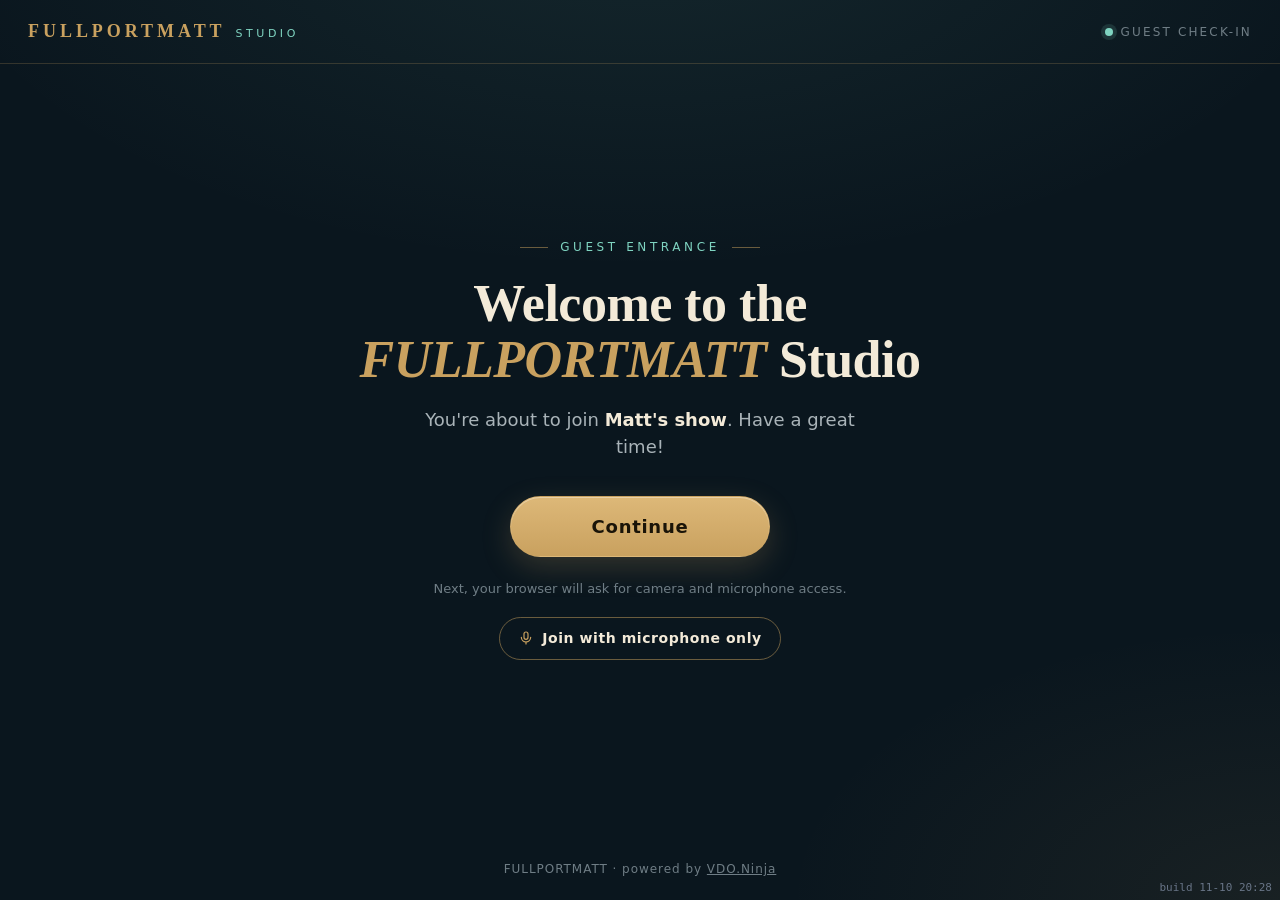
==== commit 013cb370: "Cut the top-left logo lockup from the band (Matt at preflight) Co-Authored-By: Claude Fable 5 <norep" ====
--- a/index.html
+++ b/index.html
@@ -1,6 +1,6 @@
 <html lang='en'>
 	<head>
-		<meta name="fpm-build" content="11-10 20:22" />
+		<meta name="fpm-build" content="11-10 20:28" />
 		<script type="text/javascript">
 			//  MS Internet Explorer must not be given a chance to fail before I can give the user an error message.
 			try {
@@ -3690,7 +3690,7 @@
 		<script type="text/javascript" src="./fpm-upload.js?ver=2"></script>
 		<script type="text/javascript" src="./fpm-veil.js?ver=1"></script>
 		<script type="text/javascript" src="./fpm-autodrive.js?ver=4"></script>
-		<script type="text/javascript" src="./fpm-layouts.js?v=11-10-20-22"></script>
+		<script type="text/javascript" src="./fpm-layouts.js?v=11-10-20-28"></script>
 		<script type="text/javascript" src="./fpm-seats.js?ver=3"></script>
 		<script type="text/javascript" src="./fpm-scenes.js?ver=22"></script>
 		<script type="text/javascript" src="./fpm-boost.js?ver=1"></script>
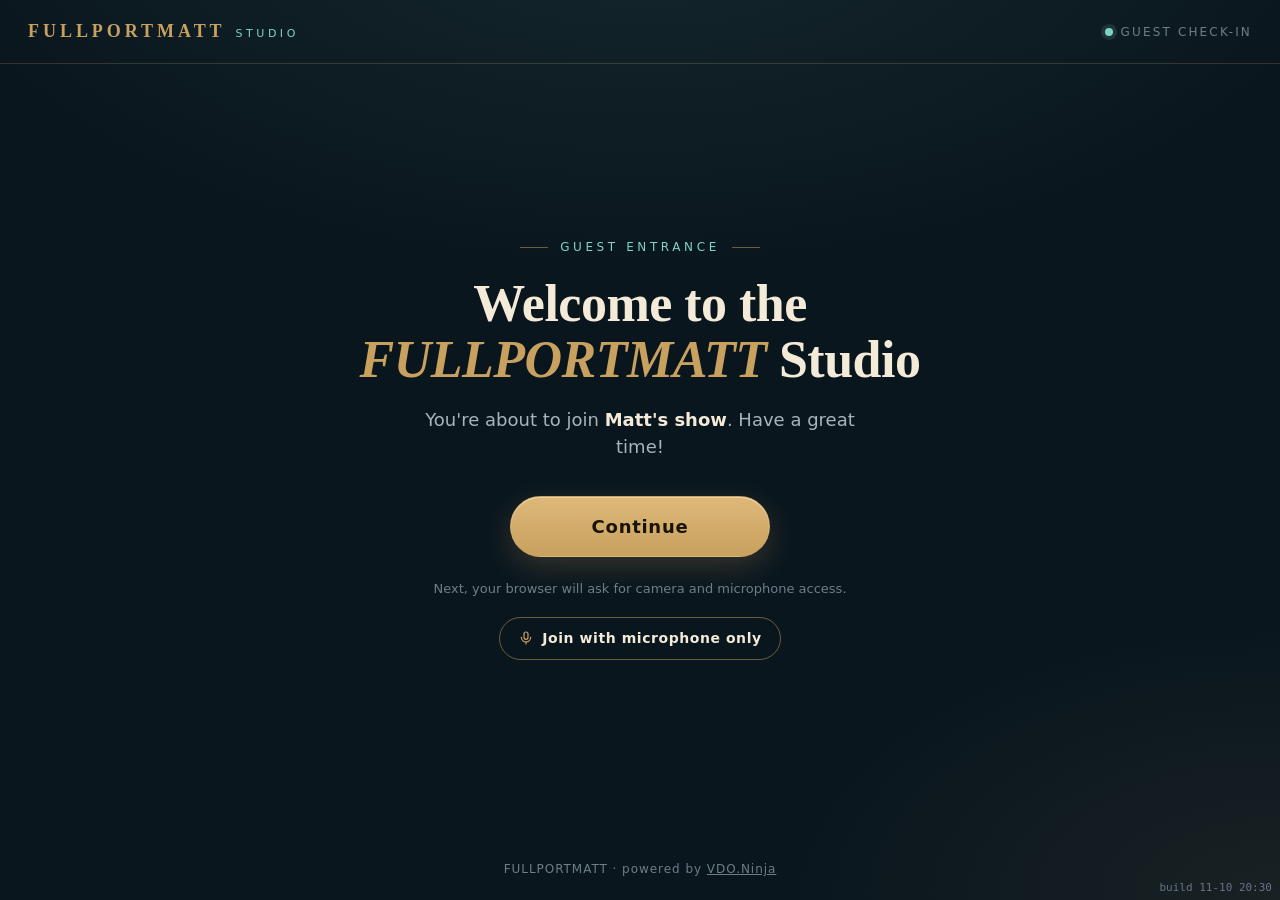
==== commit 831d5f77: "Band art: 马特老师 badge back, FULLPORTMATT text stays out (Matt at preflight) Co-Authored-By: Claude Fa" ====
--- a/index.html
+++ b/index.html
@@ -1,6 +1,6 @@
 <html lang='en'>
 	<head>
-		<meta name="fpm-build" content="11-10 20:28" />
+		<meta name="fpm-build" content="11-10 20:30" />
 		<script type="text/javascript">
 			//  MS Internet Explorer must not be given a chance to fail before I can give the user an error message.
 			try {
@@ -3690,7 +3690,7 @@
 		<script type="text/javascript" src="./fpm-upload.js?ver=2"></script>
 		<script type="text/javascript" src="./fpm-veil.js?ver=1"></script>
 		<script type="text/javascript" src="./fpm-autodrive.js?ver=4"></script>
-		<script type="text/javascript" src="./fpm-layouts.js?v=11-10-20-28"></script>
+		<script type="text/javascript" src="./fpm-layouts.js?v=11-10-20-30"></script>
 		<script type="text/javascript" src="./fpm-seats.js?ver=3"></script>
 		<script type="text/javascript" src="./fpm-scenes.js?ver=22"></script>
 		<script type="text/javascript" src="./fpm-boost.js?ver=1"></script>
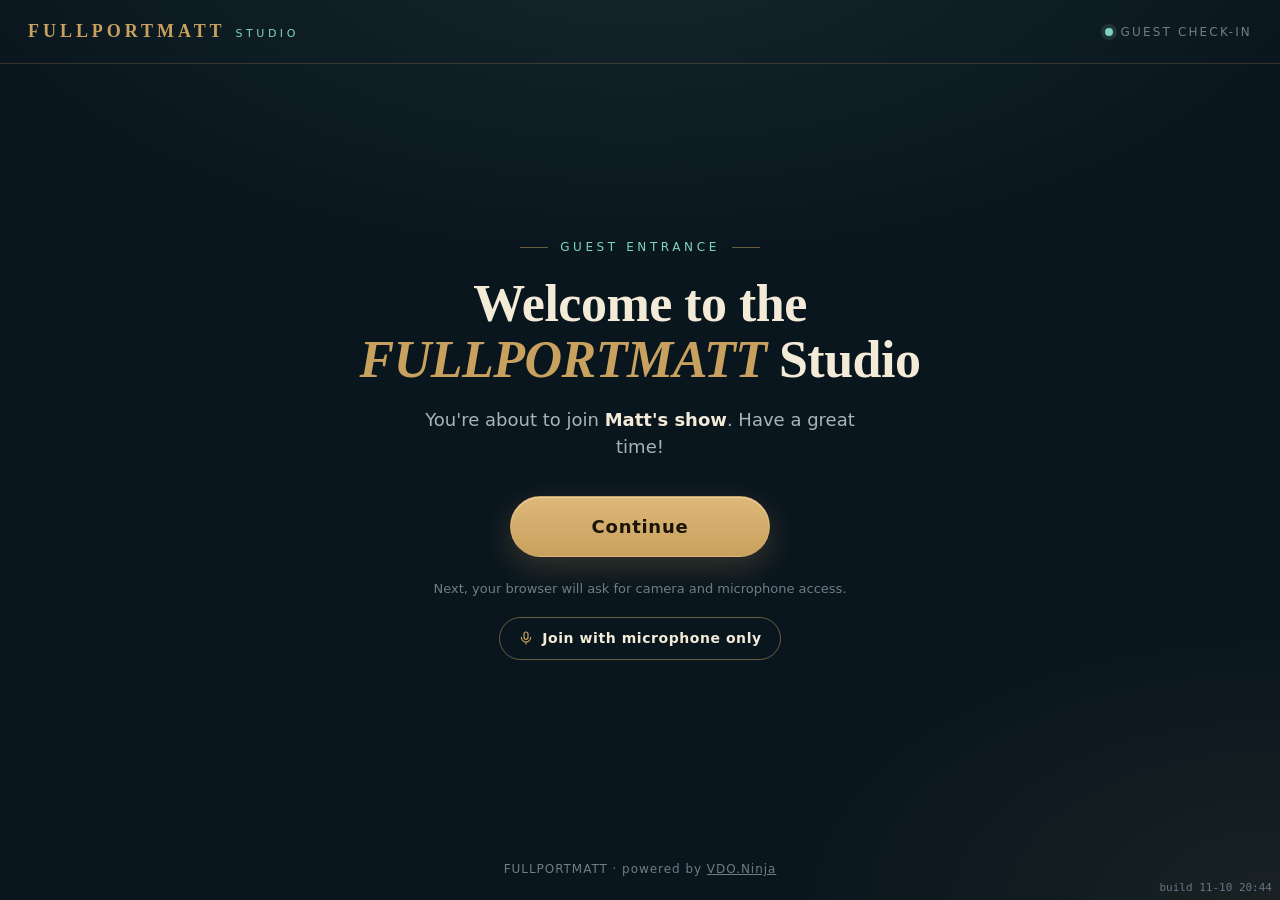
==== commit cf1e430e: "Badge 118 -> 177px (+50%, Matt at preflight) Co-Authored-By: Claude Fable 5 <noreply@anthropic.com>" ====
--- a/index.html
+++ b/index.html
@@ -1,6 +1,6 @@
 <html lang='en'>
 	<head>
-		<meta name="fpm-build" content="11-10 20:30" />
+		<meta name="fpm-build" content="11-10 20:44" />
 		<script type="text/javascript">
 			//  MS Internet Explorer must not be given a chance to fail before I can give the user an error message.
 			try {
@@ -3690,7 +3690,7 @@
 		<script type="text/javascript" src="./fpm-upload.js?ver=2"></script>
 		<script type="text/javascript" src="./fpm-veil.js?ver=1"></script>
 		<script type="text/javascript" src="./fpm-autodrive.js?ver=4"></script>
-		<script type="text/javascript" src="./fpm-layouts.js?v=11-10-20-30"></script>
+		<script type="text/javascript" src="./fpm-layouts.js?v=11-10-20-44"></script>
 		<script type="text/javascript" src="./fpm-seats.js?ver=3"></script>
 		<script type="text/javascript" src="./fpm-scenes.js?ver=22"></script>
 		<script type="text/javascript" src="./fpm-boost.js?ver=1"></script>
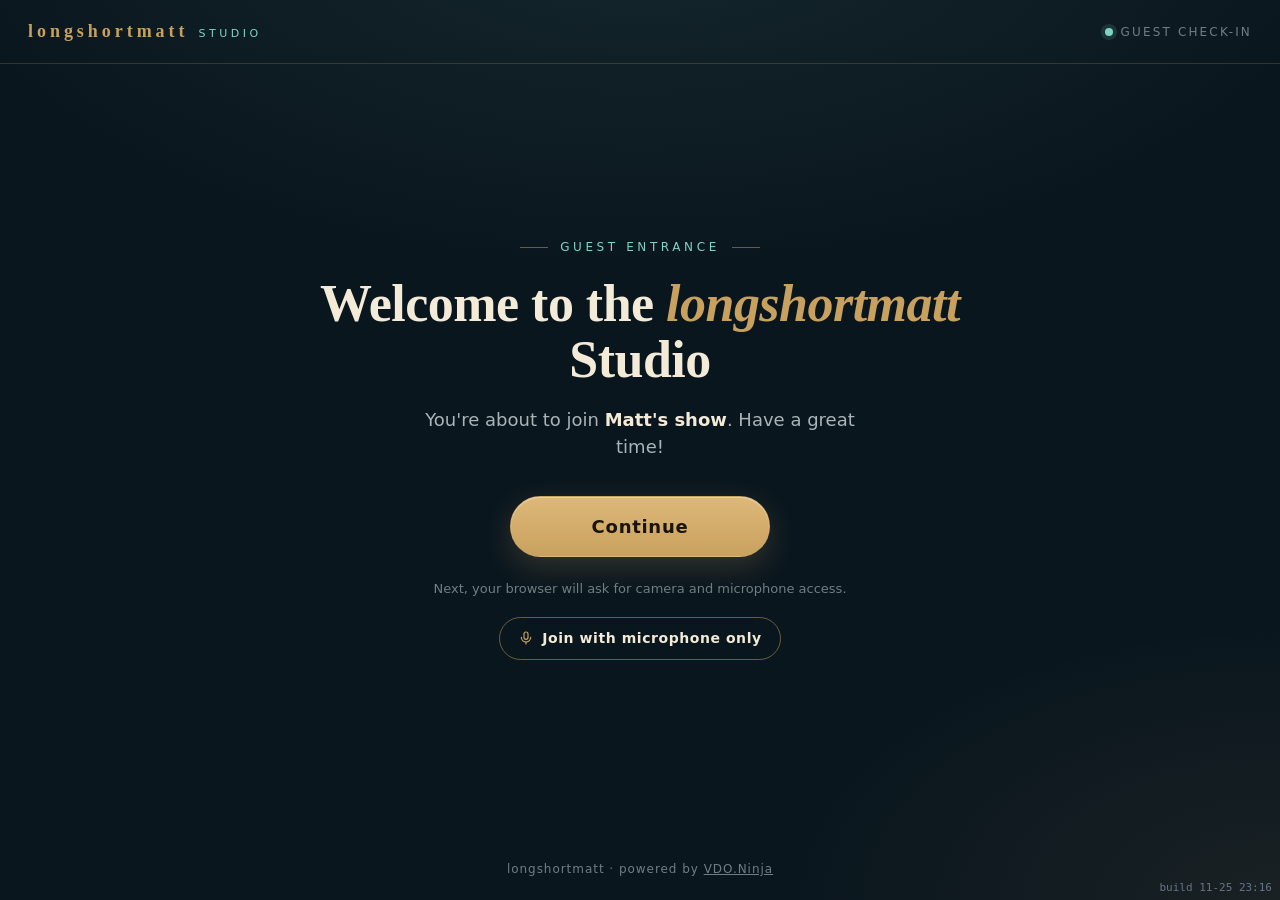
==== commit 418c4f51: "Plain-text longshortmatt stopgap on on-screen wordmarks and handles" ====
--- a/index.html
+++ b/index.html
@@ -1,6 +1,6 @@
 <html lang='en'>
 	<head>
-		<meta name="fpm-build" content="11-10 20:44" />
+		<meta name="fpm-build" content="11-25 23:16" />
 		<script type="text/javascript">
 			//  MS Internet Explorer must not be given a chance to fail before I can give the user an error message.
 			try {
@@ -3690,7 +3690,7 @@
 		<script type="text/javascript" src="./fpm-upload.js?ver=2"></script>
 		<script type="text/javascript" src="./fpm-veil.js?ver=1"></script>
 		<script type="text/javascript" src="./fpm-autodrive.js?ver=4"></script>
-		<script type="text/javascript" src="./fpm-layouts.js?v=11-10-20-44"></script>
+		<script type="text/javascript" src="./fpm-layouts.js?v=11-25-23-16"></script>
 		<script type="text/javascript" src="./fpm-seats.js?ver=3"></script>
 		<script type="text/javascript" src="./fpm-scenes.js?ver=22"></script>
 		<script type="text/javascript" src="./fpm-boost.js?ver=1"></script>
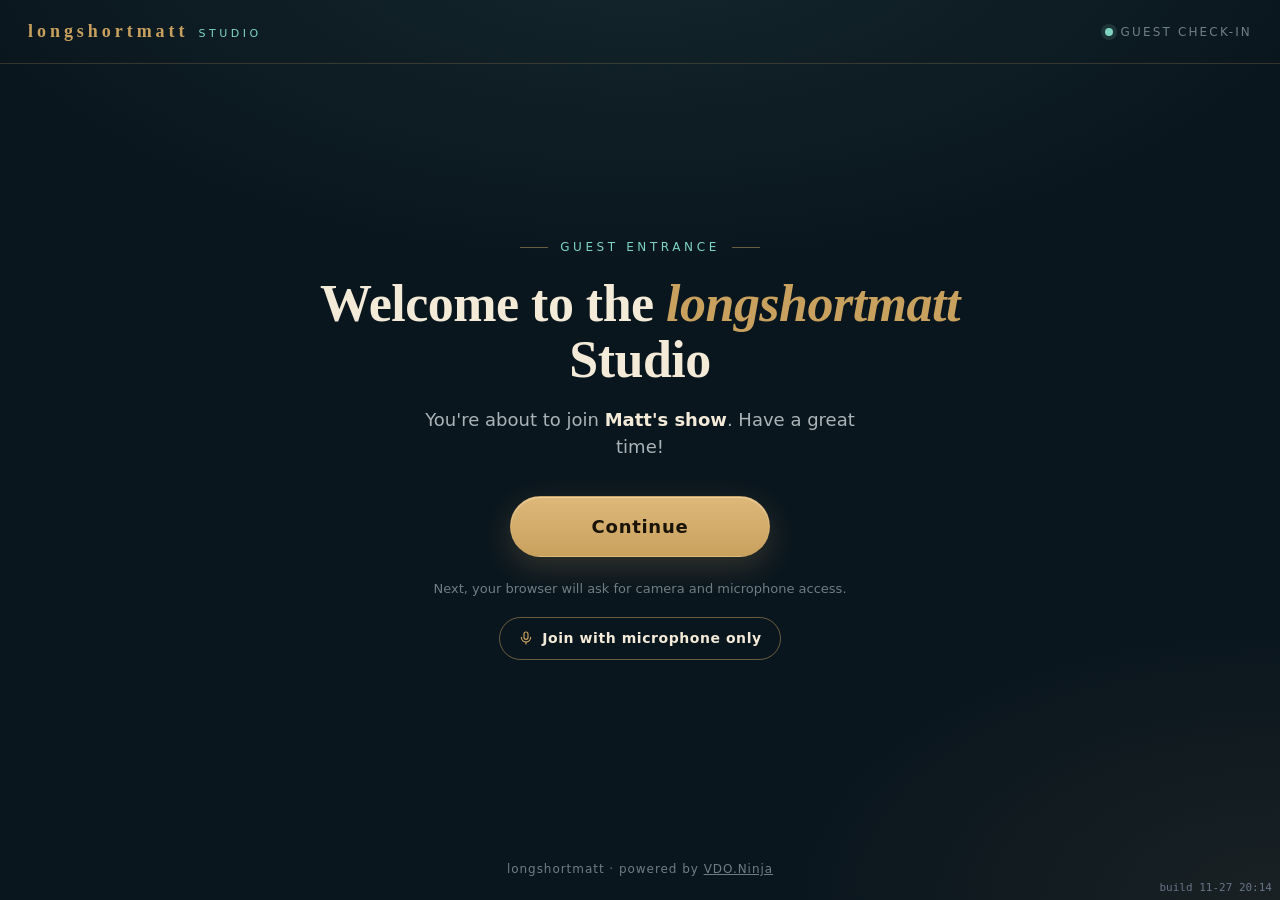
==== commit fb64a4c4: "Stamp build for live-graphics deploy; bump fpm-scenes/fpm-guestview cache versions" ====
--- a/index.html
+++ b/index.html
@@ -1,6 +1,6 @@
 <html lang='en'>
 	<head>
-		<meta name="fpm-build" content="11-25 23:16" />
+		<meta name="fpm-build" content="11-27 20:14" />
 		<script type="text/javascript">
 			//  MS Internet Explorer must not be given a chance to fail before I can give the user an error message.
 			try {
@@ -3690,12 +3690,12 @@
 		<script type="text/javascript" src="./fpm-upload.js?ver=2"></script>
 		<script type="text/javascript" src="./fpm-veil.js?ver=1"></script>
 		<script type="text/javascript" src="./fpm-autodrive.js?ver=4"></script>
-		<script type="text/javascript" src="./fpm-layouts.js?v=11-25-23-16"></script>
+		<script type="text/javascript" src="./fpm-layouts.js?v=11-27-20-14"></script>
 		<script type="text/javascript" src="./fpm-seats.js?ver=3"></script>
-		<script type="text/javascript" src="./fpm-scenes.js?ver=22"></script>
+		<script type="text/javascript" src="./fpm-scenes.js?ver=23"></script>
 		<script type="text/javascript" src="./fpm-boost.js?ver=1"></script>
 		<script type="text/javascript" src="./fpm-heal.js?ver=5"></script>
-		<script type="text/javascript" src="./fpm-guestview.js?ver=28"></script>
+		<script type="text/javascript" src="./fpm-guestview.js?ver=29"></script>
 		<script>
 			// Wait for the DOM, not for optional downloads or the window load event.
 			function showStartupError(error) {
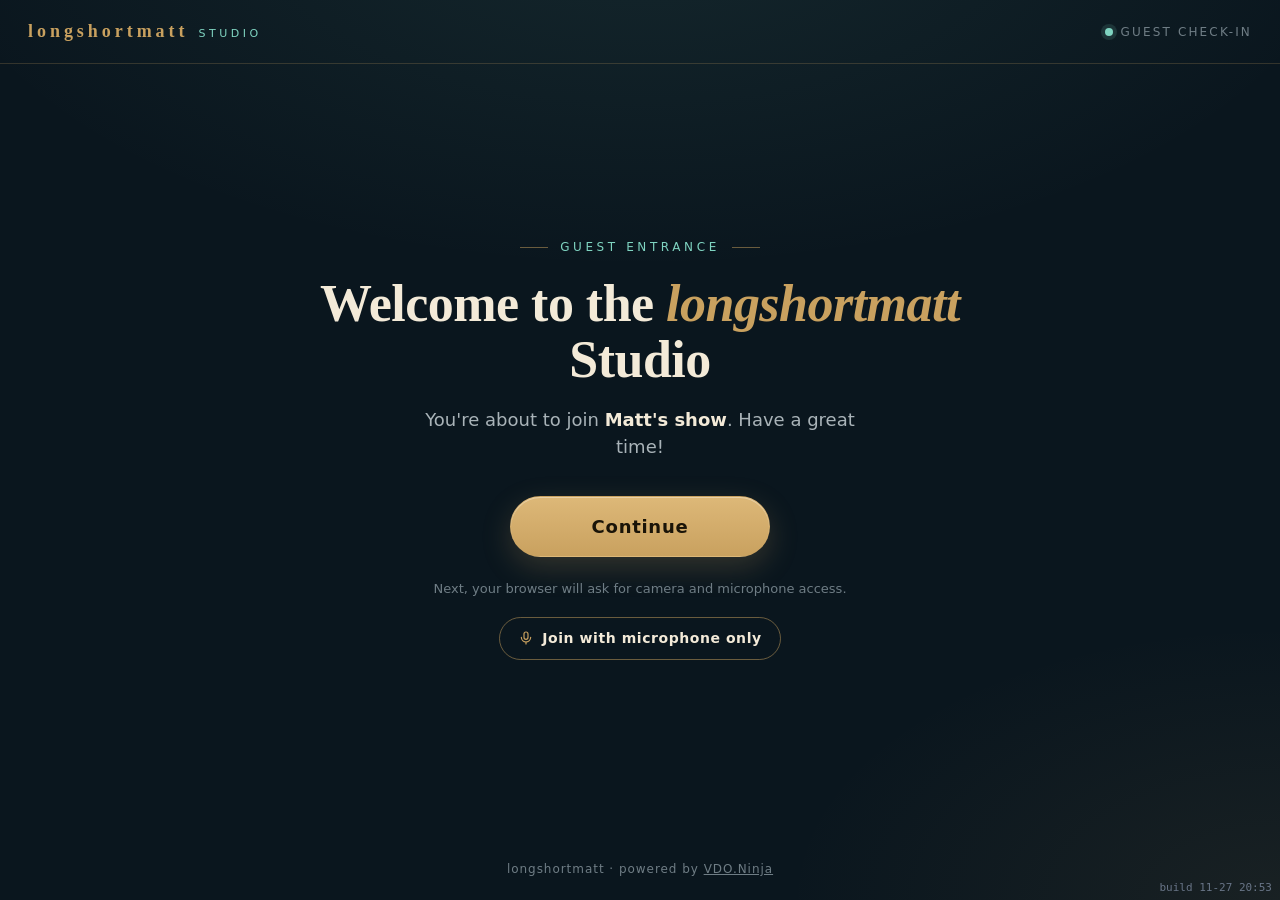
==== commit 7959f077: "Stamp build for lacquer frame-fit deploy" ====
--- a/index.html
+++ b/index.html
@@ -1,6 +1,6 @@
 <html lang='en'>
 	<head>
-		<meta name="fpm-build" content="11-27 20:14" />
+		<meta name="fpm-build" content="11-27 20:53" />
 		<script type="text/javascript">
 			//  MS Internet Explorer must not be given a chance to fail before I can give the user an error message.
 			try {
@@ -3690,7 +3690,7 @@
 		<script type="text/javascript" src="./fpm-upload.js?ver=2"></script>
 		<script type="text/javascript" src="./fpm-veil.js?ver=1"></script>
 		<script type="text/javascript" src="./fpm-autodrive.js?ver=4"></script>
-		<script type="text/javascript" src="./fpm-layouts.js?v=11-27-20-14"></script>
+		<script type="text/javascript" src="./fpm-layouts.js?v=11-27-20-53"></script>
 		<script type="text/javascript" src="./fpm-seats.js?ver=3"></script>
 		<script type="text/javascript" src="./fpm-scenes.js?ver=23"></script>
 		<script type="text/javascript" src="./fpm-boost.js?ver=1"></script>
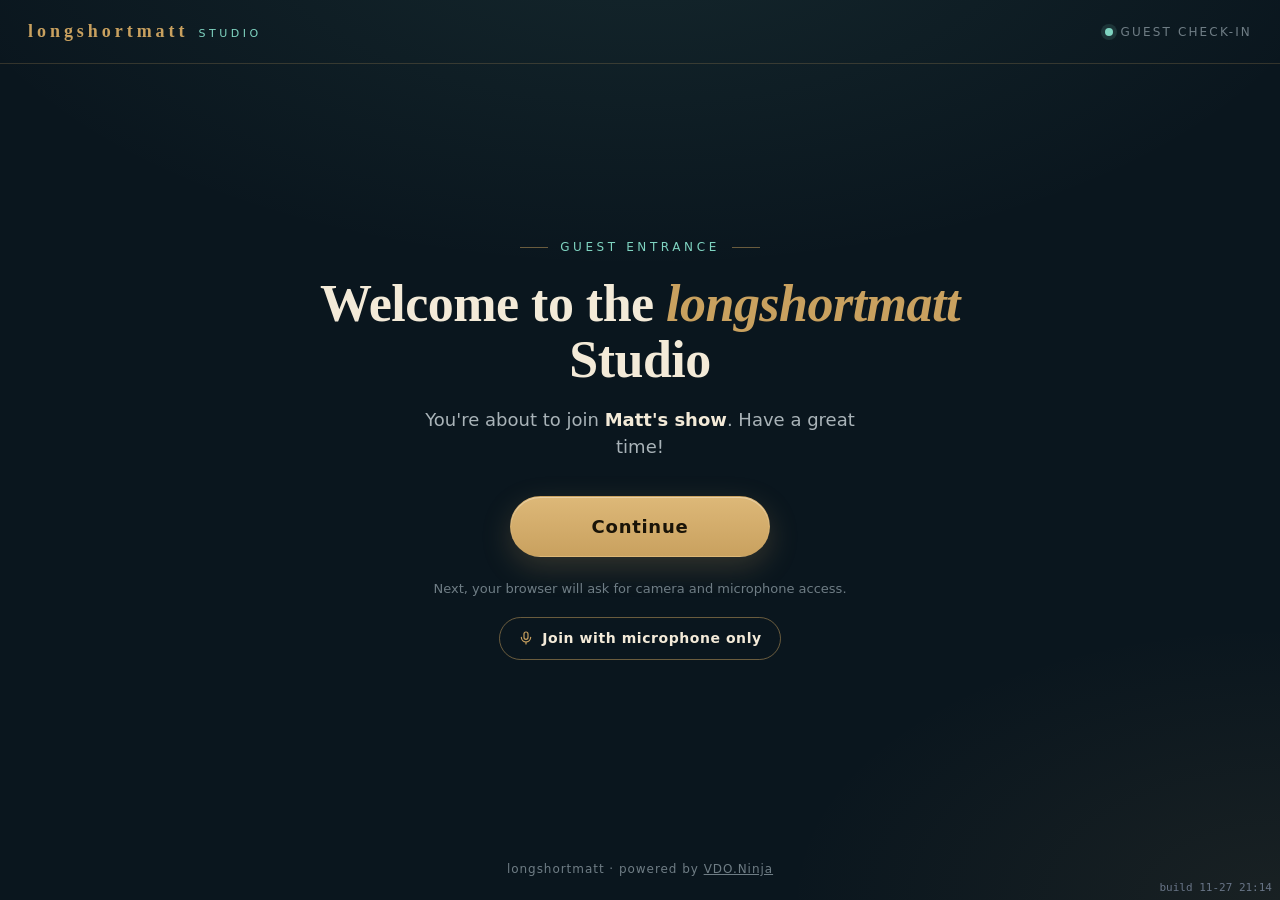
==== commit 409f427d: "Stamp build for frame-bleed deploy" ====
--- a/index.html
+++ b/index.html
@@ -1,6 +1,6 @@
 <html lang='en'>
 	<head>
-		<meta name="fpm-build" content="11-27 20:53" />
+		<meta name="fpm-build" content="11-27 21:14" />
 		<script type="text/javascript">
 			//  MS Internet Explorer must not be given a chance to fail before I can give the user an error message.
 			try {
@@ -3690,7 +3690,7 @@
 		<script type="text/javascript" src="./fpm-upload.js?ver=2"></script>
 		<script type="text/javascript" src="./fpm-veil.js?ver=1"></script>
 		<script type="text/javascript" src="./fpm-autodrive.js?ver=4"></script>
-		<script type="text/javascript" src="./fpm-layouts.js?v=11-27-20-53"></script>
+		<script type="text/javascript" src="./fpm-layouts.js?v=11-27-21-14"></script>
 		<script type="text/javascript" src="./fpm-seats.js?ver=3"></script>
 		<script type="text/javascript" src="./fpm-scenes.js?ver=23"></script>
 		<script type="text/javascript" src="./fpm-boost.js?ver=1"></script>
